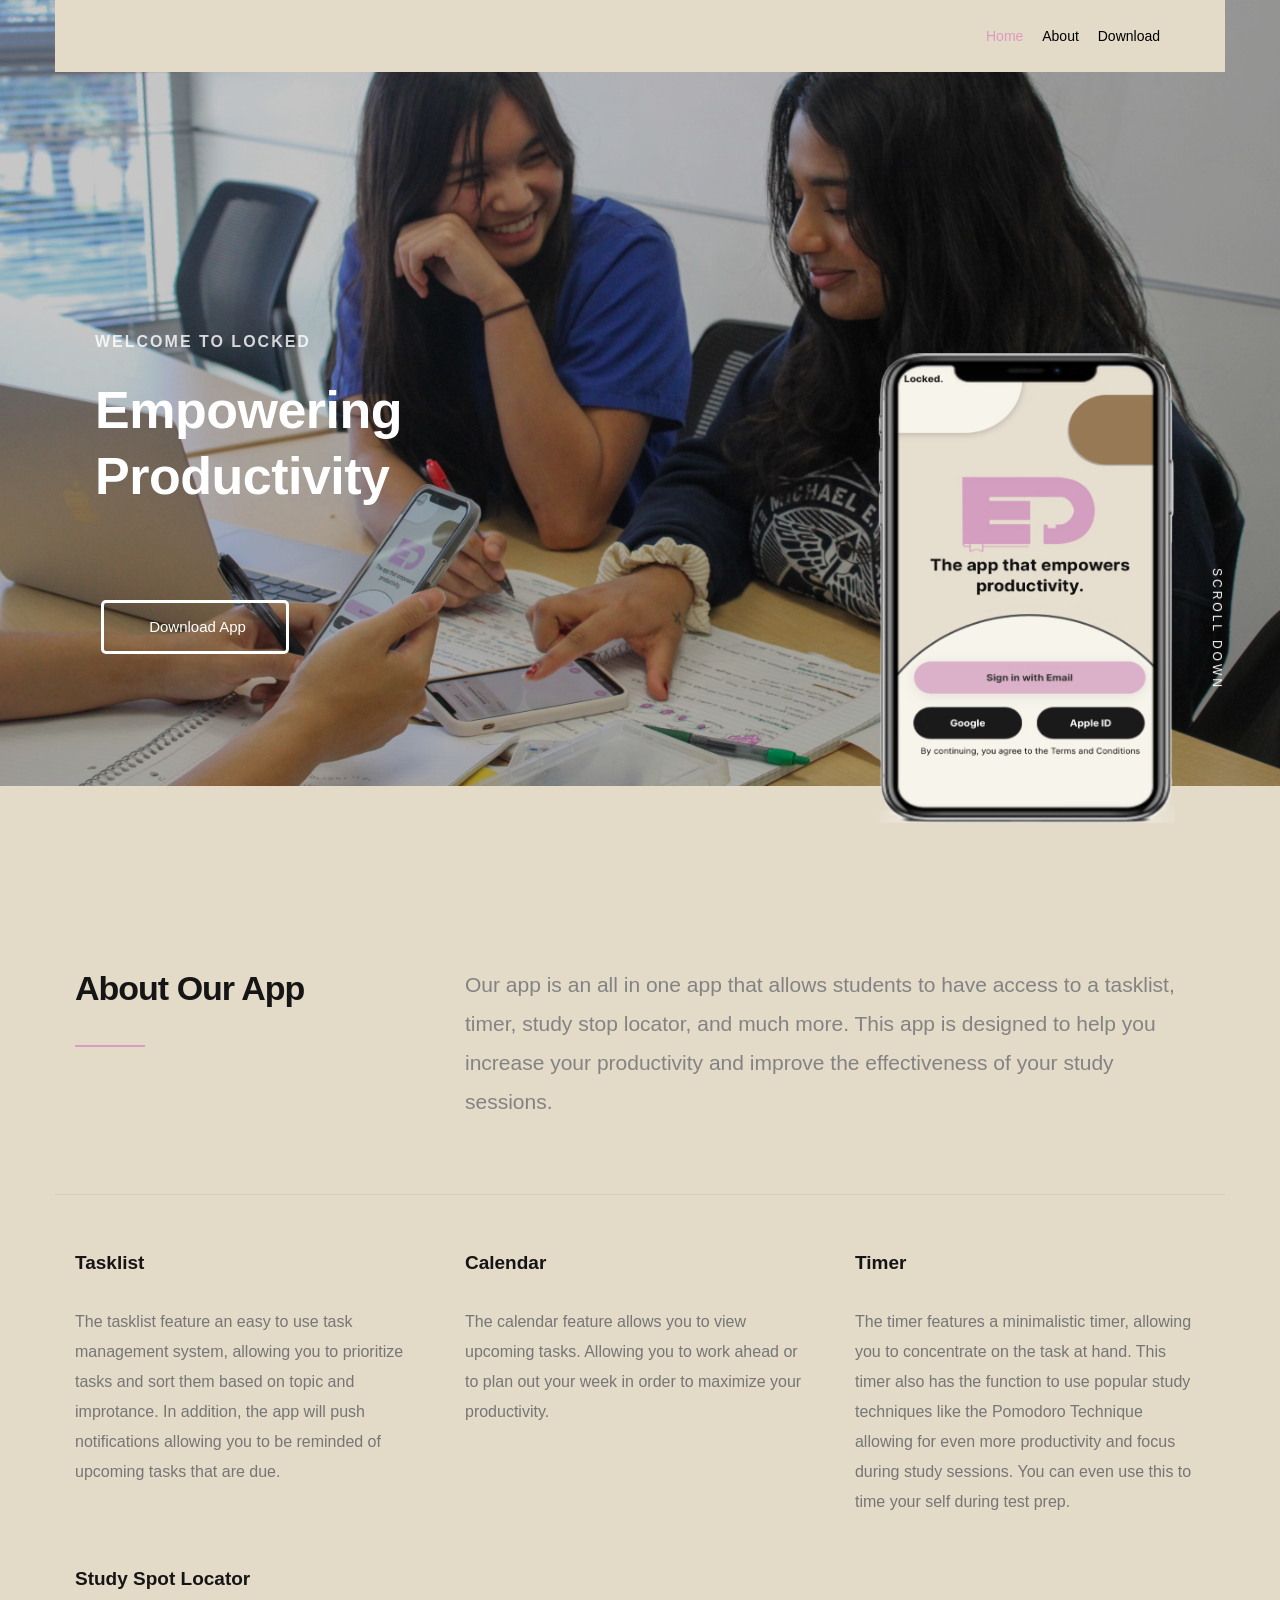
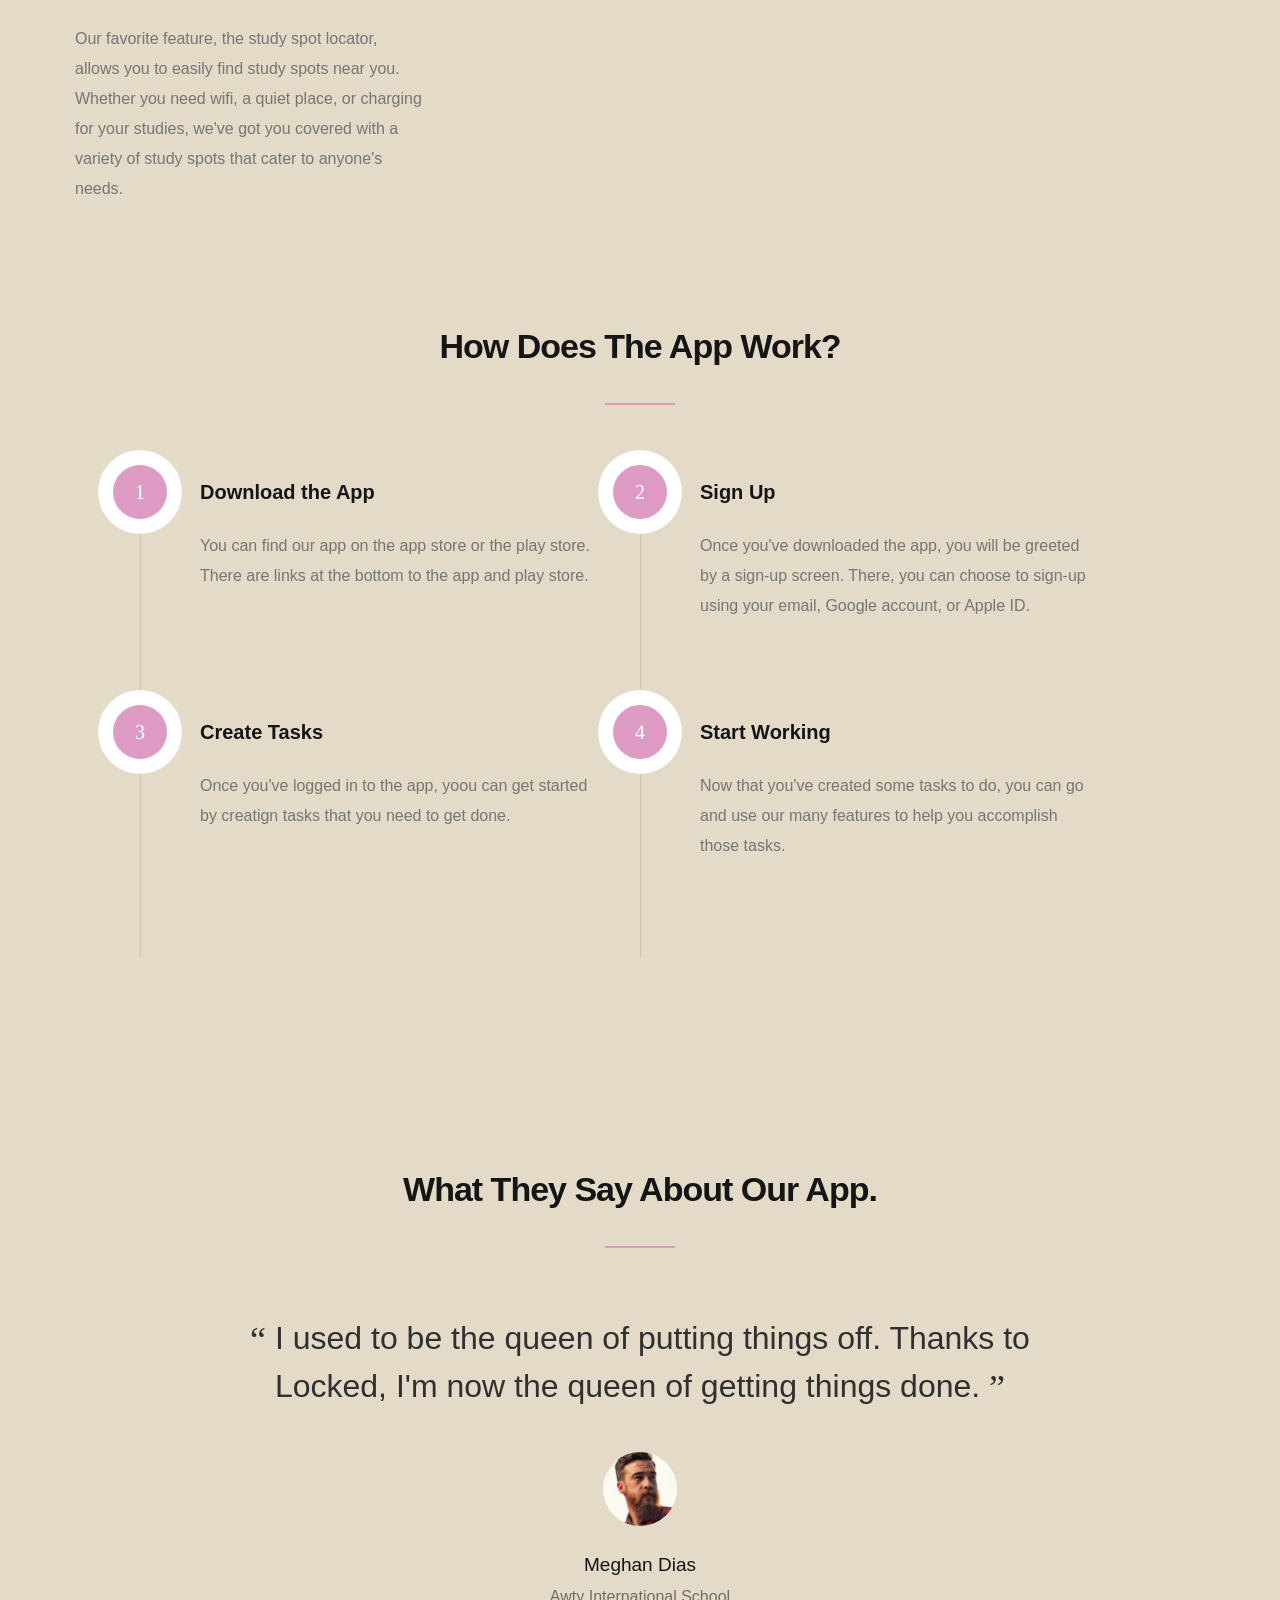
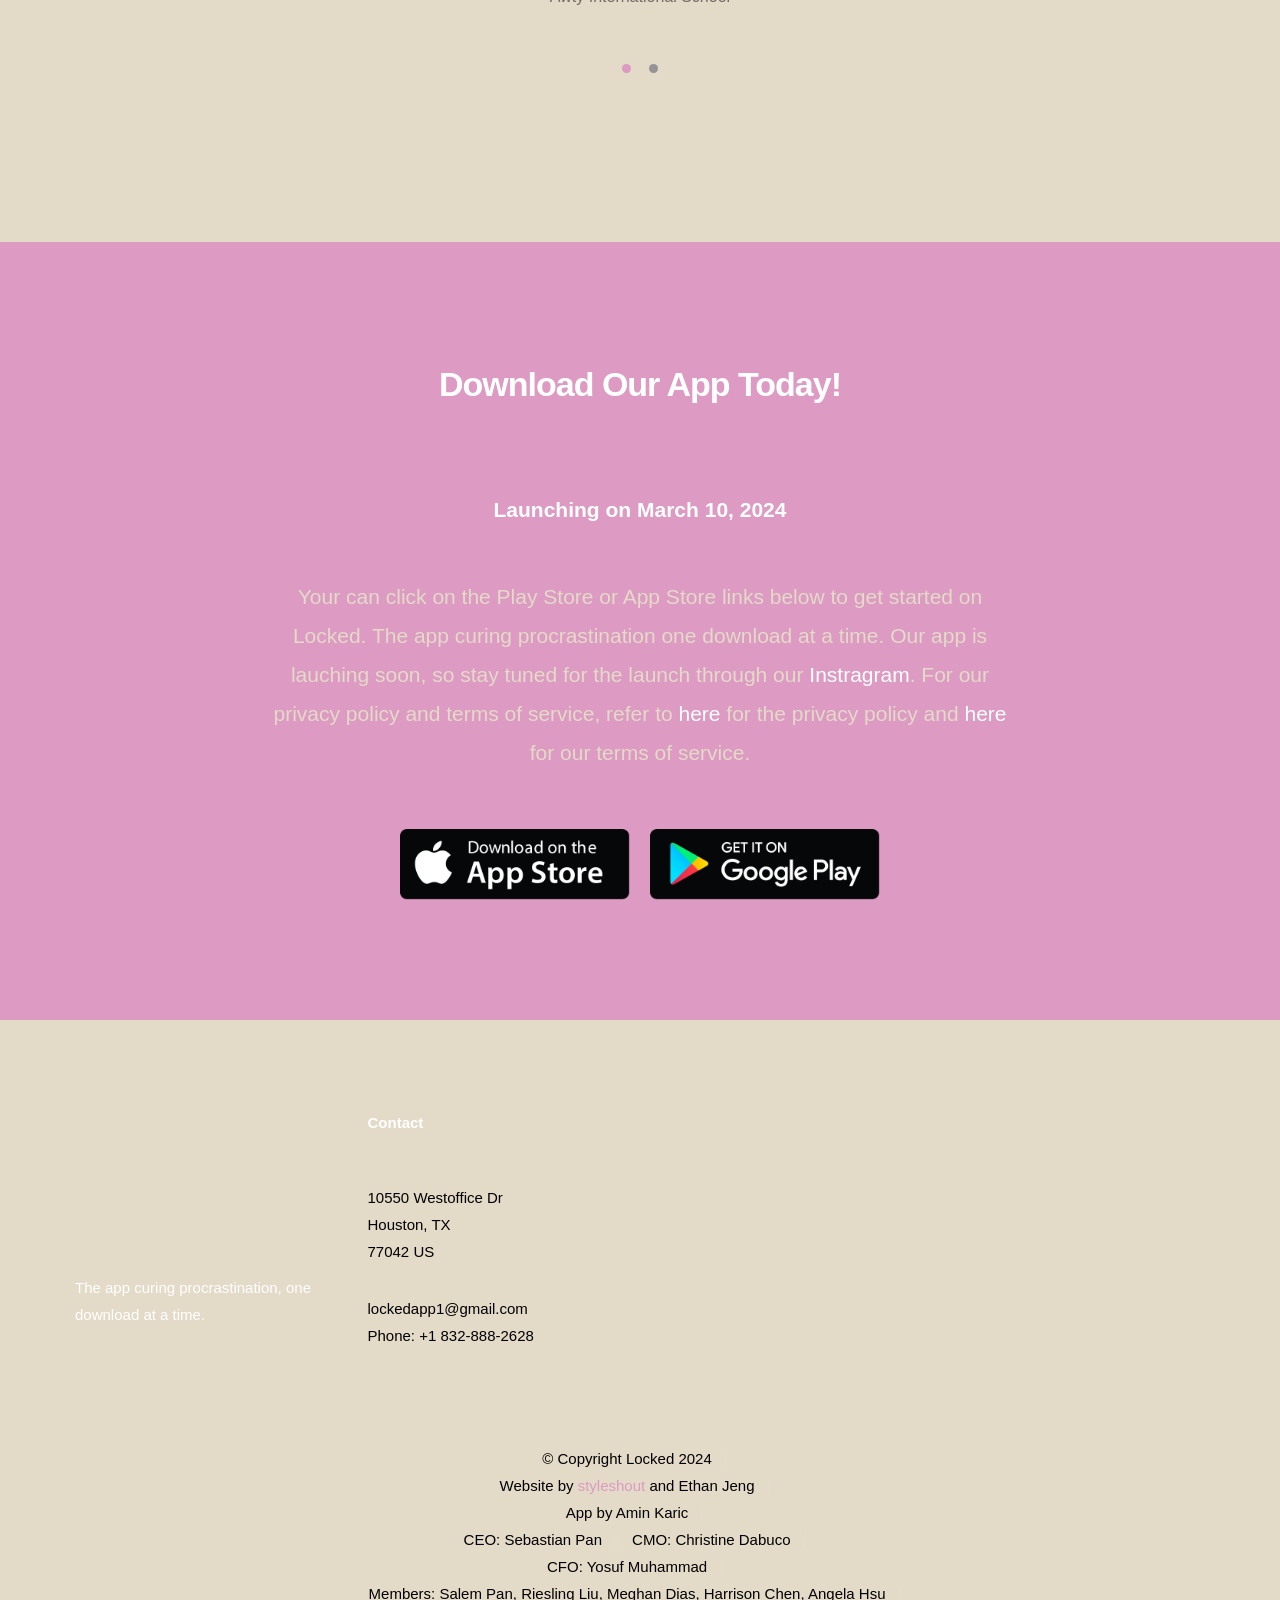
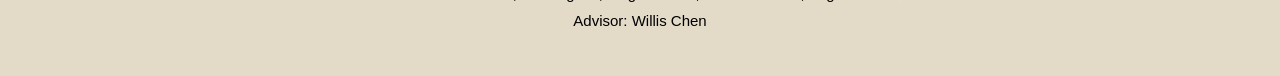
==== index.html @ 2c3f479c "modified:   index.html" ====
<!DOCTYPE html>
<!--[if lt IE 9 ]><html class="no-js oldie" lang="en"> <![endif]-->
<!--[if IE 9 ]><html class="no-js oldie ie9" lang="en"> <![endif]-->
<!--[if (gte IE 9)|!(IE)]><!-->
<html class="no-js" lang="en">
<!--<![endif]-->

<head>

    <!--- basic page needs
   ================================================== -->
    <meta charset="utf-8">
    <title>Locked</title>
    <meta name="description" content="">
    <meta name="author" content="">

    <!-- mobile specific metas
   ================================================== -->
    <meta name="viewport" content="width=device-width, initial-scale=1">

    <!-- CSS
   ================================================== -->
    <link rel="stylesheet" href="base.css">
    <link rel="stylesheet" href="vendor.css">
    <link rel="stylesheet" href="main.css">

    <!-- script
   ================================================== -->
    <script src="modernizr.js"></script>
    <script src="pace.min.js"></script>

</head>

<body id="top">

    <!-- header 
   ================================================== -->
   <header id="header" class="row">   

   		<div class="header-logo">
	        <a href="index.html">Locked</a>
	    </div>

	   	<nav id="header-nav-wrap">
			<ul class="header-main-nav">
				<li class="current"><a class="smoothscroll"  href="#home" title="home">Home</a></li>
                <li><a class="smoothscroll"  href="#about" title="about">About</a></li>
				<!--<li><a class="smoothscroll"  href="#testimonials" title="testimonials">Testimonials</a></li>-->
				<li><a class="smoothscroll"  href="#download" title="download">Download</a></li>	
			</ul>
		</nav>

		<a class="header-menu-toggle" href="#"><span>Menu</span></a>    	
   	
   </header> <!-- /header -->


   <!-- home
   ================================================== -->
   <section id="home" data-parallax="scroll" data-image-src="Study1.jpeg" data-natural-width=3000 data-natural-height=2000>

        <div class="overlay"></div>
        <div class="home-content">        

            <div class="row contents">                     
                <div class="home-content-left">

                    <h3 data-aos="fade-up">Welcome to Locked</h3>

                    <h1 data-aos="fade-up">
                        Empowering <br>
                        Productivity
                    </h1>

                    <div class="buttons" data-aos="fade-up">
                        <a href="#download" class="smoothscroll button stroke">
                            <span class="icon-circle-down" aria-hidden="true"></span>
                            Download App
                        </a>
                    </div>                                         

                </div>

                <div class="home-image-right">
                    <img style = "width: 300px; height: 470px;" src="Study5.png" 
                        srcset="Study5.png 2x"  
                        data-aos="fade-up">
                </div>
            </div>

        </div> <!-- end home-content -->

        <div class="home-scrolldown">
            <a href="#about" class="scroll-icon smoothscroll">
                <span>Scroll Down</span>
                <i class="icon-arrow-right" aria-hidden="true" data-image-src="Study1.png"></i>
            </a>
        </div>

    </section> <!-- end home -->  


    <!-- about
    ================================================== -->
    <section id="about" style = "background-color: #E3DAC8">

        <div class="row about-intro">

            <div class="col-four">
                <h1 class="intro-header" data-aos="fade-up">About Our App</h1>
            </div>
            <div class="col-eight">
                <p class="lead" data-aos="fade-up">
                    Our app is an all in one app that allows students to have access to a tasklist, timer, study stop locator, and much more. This app is designed to help you increase your productivity and improve the effectiveness of your study sessions.
                </p>
            </div>                       
            
        </div>

        <div class="row about-features">

            <div class="features-list block-1-3 block-m-1-2 block-mob-full group">

                <div class="bgrid feature" data-aos="fade-up">           

                    <div class="service-content">	

                        <h3>Tasklist</h3>

                        <p>The tasklist feature an easy to use task management system, allowing you to prioritize tasks and sort them based on topic and improtance. In addition, the app will push notifications allowing you to be reminded of upcoming tasks that are due.
                        </p>
                        
                    </div> 	         	 

                    </div> <!-- /bgrid -->

                    <div class="bgrid feature" data-aos="fade-up">	                      

                    <div class="service-content">	
                        <h3>Calendar</h3>  

                        <p>The calendar feature allows you to view upcoming tasks. Allowing you to work ahead or to plan out your week in order to maximize your productivity.
                        </p>

                        
                    </div>	                          

                </div> <!-- /bgrid -->

                <div class="bgrid feature" data-aos="fade-up">	            

                    <div class="service-content">
                        <h3>Timer</h3>

                        <p>The timer features a minimalistic timer, allowing you to concentrate on the task at hand. This timer also has the function to use popular study techniques like the Pomodoro Technique allowing for even more productivity and focus during study sessions. You can even use this to time your self during test prep.
                        </p> 
                            
                    </div> 	            	               

                </div> <!-- /bgrid -->

                    <div class="bgrid feature" data-aos="fade-up">             

                    <div class="service-content">
                        <h3>Study Spot Locator</h3>

                        <p>Our favorite feature, the study spot locator, allows you to easily find study spots near you. Whether you need wifi, a quiet place, or charging for your studies, we've got you covered with a variety of study spots that cater to anyone's needs.
                        </p> 
                        
                    </div>                

                    </div> <!-- /bgrid -->

            </div> <!-- end features-list -->

        </div> <!-- end about-features -->

        <div class="row about-how">
          
            <h1 class="intro-header" data-aos="fade-up">How Does The App Work?</h1>           

            <div class="about-how-content" data-aos="fade-up">
                <div class="about-how-steps block-1-2 block-tab-full group">

                    <div class="bgrid step" data-item="1">
                        <h3>Download the App</h3>
                        <p>You can find our app on the app store or the play store. There are links at the bottom to the app and play store.
                        </p> 
                    </div>

                    <div class="bgrid step" data-item="2">
                        <h3>Sign Up</h3>
                        <p>Once you've downloaded the app, you will be greeted by a sign-up screen. There, you can choose to sign-up using your email, Google account, or Apple ID.
                        </p> 
                    </div>               
               
                    <div class="bgrid step" data-item="3">
                        <h3>Create Tasks</h3>
                        <p>Once you've logged in to the app, yoou can get started by creatign tasks that you need to get done.
                        </p> 
                    </div>

                    <div class="bgrid step" data-item="4">
                        <h3>Start Working</h3>
                        <p>Now that you've created some tasks to do, you can go and use our many features to help you accomplish those tasks. 
                        </p> 
                    </div>  

                </div>           
           </div> <!-- end about-how-content -->

        </div> <!-- end about-how -->   
        
    </section> <!-- end about -->  


    <!-- Testimonials Section
    ================================================== -->
    <section id="testimonials" style = "background-color: #E3DAC8">

        <div class="row">
            <div class="col-twelve">
                <h1 class="intro-header" data-aos="fade-up">What They Say About Our App.</h1>
            </div>   		
        </div>   	

        <div class="row owl-wrap">

            <div id="testimonial-slider"  data-aos="fade-up">

                <div class="slides owl-carousel">

                    <div>
                        <p>
                            I used to be the queen of putting things off. 
                            Thanks to Locked, I'm now the queen of getting 
                            things done.
                        </p> 

                        <div class="testimonial-author">
                                <img src="user-02.jpg" alt="Author image">
                                <div class="author-info">
                                    Meghan Dias
                                    <span class="position">Awty International School</span>
                                </div>
                        </div>                 
                    </div> 

                    <div>
                        <p>
                            Locked is a game changer for me. 
                            Finally, a way to ditch procrastination 
                            and get stuff done. Love it   
                        </p>

                        <div class="testimonial-author">
                                <img src="Cheng Mei Hua.png" alt="Author image">
                                <div class="author-info">
                                    Cheng Mei Hua
                                    <span>Affiliated Senior High School of National Taiwan Normal University</span>
                                </div>
                        </div>                                         
                    </div> 

                </div>  <!--end slides--> 

            </div>  <!--end testimonial-slider-->   
            
        </div> <!--end flex-container-->

    </section>  <!--end testimonials-->
    

    <!-- download
    ================================================== -->
    <section id="download" class="fade-up" class = "grad">

        <div class="row">
            <div class="col-full">
                <h1 class="intro-header"  data-aos="fade-up">Download Our App Today!</h1>
                <p class="lead" data-aos="fade-up" style = "font-weight: bold; size: 150px; color: white;">Launching on March 10, 2024</p>
                <p class="lead" data-aos="fade-up">
                    Your can click on the Play Store or App Store links below to get started on Locked. The app curing procrastination one download at a time. Our app is lauching soon, so stay tuned for the launch through our <a href="https://www.instagram.com/locked.icc/?igsh=a2JzaDc5ZWx3MGNm&utm_source=qr" style = "color: white">Instragram</a>. For our privacy policy and terms of service, refer to <a href="https://github.com/TrooperZ/LockedTOSAndPrivacyPolicy/blob/main/PP.md" style = "color: white;">here</a> for the privacy policy and <a href="https://github.com/TrooperZ/LockedTOSAndPrivacyPolicy/blob/main/TOS.md" style = "color: white;">here</a> for our terms of service.
                </p>

                <ul class="download-badges">
                    <li><a href="#" title="" class="badge-appstore"  data-aos="fade-up">App Store</a></li>
                    <li><a href="#" title="" class="badge-googleplay" data-aos="fade-up">Play Store</a></li>
                </ul>

            </div>
        </div>

    </section> <!-- end download -->    


    <!-- footer
    ================================================== -->
    <footer style = "background-color: #E3DAC8; color: black;">

        <div class="footer-main">
            <div class="row">  

                <div class="col-three md-1-3 tab-full footer-info">            

                    <div class="footer-logo"></div>

                    <p style = "color: white;">
                    The app curing procrastination, one download at a time. 
                    </p>
                    <!--
                    <ul class="footer-social-list">
                        <li>
                            <a href="https://www.instagram.com/locked.icc/?igsh=a2JzaDc5ZWx3MGNm&utm_source=qr"><img src="Instagram_Glyph_Gradient.png"></a>
                        </li>
                    </ul>
                    -->
                    
                </div> <!-- end footer-info -->

                <div class="col-three md-1-3 tab-1-2 mob-full footer-contact">

                    <h4>Contact</h4>

                    <p>
                    10550 Westoffice Dr<br>
                    Houston, TX <br>
                    77042 US<br>		        
                    </p>

                    <p>
                    lockedapp1@gmail.com<br>
                    Phone: +1 832-888-2628 
                    </p>                    

                </div> <!-- end footer-contact -->  

                <!--<div class="col-two md-1-3 tab-1-2 mob-full footer-site-links">

                    <h4>Site Links</h4>

                    <ul class="list-links">
                        <li><a href="#">Home</a></li>
                        <li><a href="#">About Us</a></li>
                        <li><a href="#">Blog</a></li>
                        <li><a href="#">FAQ</a></li>
                        <li><a href="#">Terms</a></li>
                        <li><a href="#">Privacy Policy</a></li>
                    </ul>	      		
                            
                </div> end footer-site-links -->

            </div> <!-- /row -->
        </div> <!-- end footer-main -->


      <div class="footer-bottom">

      	<div class="row">

      		<div class="col-twelve">
	      		<div class="copyright">
		         	<span>© Copyright Locked 2024</span><br>
		         	<span>Website by <a href="http://www.styleshout.com/">styleshout</a> and Ethan Jeng</span><br>
                    <span>App by Amin Karic</span><br>
                    <span>CEO: Sebastian Pan</span>
                    <span>CMO: Christine Dabuco</span><br>
                    <span>CFO: Yosuf Muhammad</span><br>
                    <span>Members: Salem Pan, Riesling Liu, Meghan Dias, Harrison Chen, Angela Hsu</span><br>
                    <span>Advisor: Willis Chen</span>
		         </div>
                <!--
		         <div id="go-top">
		            <a class="smoothscroll" title="Back to Top" href="#top"><i class="icon-arrow-up"></i></a>
		         </div> 
                -->        
	      	</div>

      	</div> <!-- end footer-bottom -->     	

      </div>

    </footer>

    <div id="preloader"> 
    	<div id="loader"></div>
    </div>  

    <!-- Java Script
    ================================================== -->
    <script src="jquery-2.1.3.min.js"></script>
    <script src="plugins.js"></script>
    <script src="main.js"></script>

</body>

</html>
---- base.css ----
/* =================================================================== 
 *
 *  Dazzle v1.0 Base Stylesheet
 *  04-27-2017
 *  ------------------------------------------------------------------
 *
 *  TOC:
 *  01. reset 
 *  02. basic/base setup styles
 *  03. grid
 *  04. block grids
 *  05. MISC
 *
 * =================================================================== */


/* ===================================================================
 *  01. reset  
 *  normalize.css v5.0.0 | MIT License | 
 *  github.com/necolas/normalize.css
 *
 * ------------------------------------------------------------------- */

html {
  font-family: sans-serif;
  line-height: 1.15;
  -ms-text-size-adjust: 100%;
  -webkit-text-size-adjust: 100%;
}

body {
  margin: 0;
}

article,
aside,
footer,
header,
nav,
section {
  display: block;
}

h1 {
  font-size: 2em;
  margin: 0.67em 0;
}

figcaption,
figure,
main {
  display: block;
}

figure {
  margin: 1em 40px;
}

hr {
  box-sizing: content-box;
  height: 0;
  overflow: visible;
}

pre {
  font-family: monospace, monospace;
  font-size: 1em;
}

a {
  background-color: transparent;
  -webkit-text-decoration-skip: objects;
}

a:active,
a:hover {
  outline-width: 0;
}

abbr[title] {
  border-bottom: none;
  text-decoration: underline;
  text-decoration: underline dotted;
}

b,
strong {
  font-weight: inherit;
}

b,
strong {
  font-weight: bolder;
}

code,
kbd,
samp {
  font-family: monospace, monospace;
  font-size: 1em;
}

dfn {
  font-style: italic;
}

mark {
  background-color: #ff0;
  color: #000;
}

small {
  font-size: 80%;
}

sub,
sup {
  font-size: 75%;
  line-height: 0;
  position: relative;
  vertical-align: baseline;
}

sub {
  bottom: -0.25em;
}

sup {
  top: -0.5em;
}

audio,
video {
  display: inline-block;
}

audio:not([controls]) {
  display: none;
  height: 0;
}

img {
  border-style: none;
}

svg:not(:root) {
  overflow: hidden;
}

button,
input,
optgroup,
select,
textarea {
  font-family: sans-serif;
  font-size: 100%;
  line-height: 1.15;
  margin: 0;
}

button,
input {
  overflow: visible;
}

button,
select {
  text-transform: none;
}

button,
html [type="button"],
[type="reset"],
[type="submit"] {
  -webkit-appearance: button;
}

button::-moz-focus-inner,
[type="button"]::-moz-focus-inner,
[type="reset"]::-moz-focus-inner,
[type="submit"]::-moz-focus-inner {
  border-style: none;
  padding: 0;
}

button:-moz-focusring,
[type="button"]:-moz-focusring,
[type="reset"]:-moz-focusring,
[type="submit"]:-moz-focusring {
  outline: 1px dotted ButtonText;
}

fieldset {
  border: 1px solid #c0c0c0;
  margin: 0 2px;
  padding: 0.35em 0.625em 0.75em;
}

legend {
  box-sizing: border-box;
  color: inherit;
  display: table;
  max-width: 100%;
  padding: 0;
  white-space: normal;
}

progress {
  display: inline-block;
  vertical-align: baseline;
}

textarea {
  overflow: auto;
}

[type="checkbox"],
[type="radio"] {
  box-sizing: border-box;
  padding: 0;
}

[type="number"]::-webkit-inner-spin-button,
[type="number"]::-webkit-outer-spin-button {
  height: auto;
}

[type="search"] {
  -webkit-appearance: textfield;
  outline-offset: -2px;
}

[type="search"]::-webkit-search-cancel-button,
[type="search"]::-webkit-search-decoration {
  -webkit-appearance: none;
}

::-webkit-file-upload-button {
  -webkit-appearance: button;
  font: inherit;
}

details,
menu {
  display: block;
}

summary {
  display: list-item;
}

canvas {
  display: inline-block;
}

template {
  display: none;
}

[hidden] {
  display: none;
}


/* ===================================================================
 *  02. basic/base setup styles - (_basic.scss)
 *
 * ------------------------------------------------------------------- */

html {
  font-size: 62.5%;
  box-sizing: border-box;
}

*,
*::before,
*::after {
  box-sizing: inherit;
}

body {
  font-weight: normal;
  line-height: 1;
  text-rendering: optimizeLegibility;
  word-wrap: break-word;
  -webkit-overflow-scrolling: touch;
  -webkit-text-size-adjust: none;
}

body,
input,
button {
  -moz-osx-font-smoothing: grayscale;
  -webkit-font-smoothing: antialiased;
}


/* ------------------------------------------------------------------- 
 * Media - (_basic.scss)
 * ------------------------------------------------------------------- */

img,
video {
  max-width: 100%;
  height: auto;
}


/* ------------------------------------------------------------------- 
 * Typography resets - (_basic.scss)
 * ------------------------------------------------------------------- */

div, dl, dt, dd, ul, ol, li, h1, h2, h3, h4, h5, h6, pre, form, p, blockquote, th, td {
  margin: 0;
  padding: 0;
}

h1, h2, h3, h4, h5, h6 {
  -webkit-font-variant-ligatures: common-ligatures;
  -moz-font-variant-ligatures: common-ligatures;
  font-variant-ligatures: common-ligatures;
  text-rendering: optimizeLegibility;
}

em,
i {
  font-style: italic;
  line-height: inherit;
}

strong,
b {
  font-weight: bold;
  line-height: inherit;
}

small {
  font-size: 60%;
  line-height: inherit;
}

ol,
ul {
  list-style: none;
}

li {
  display: block;
}


/* ------------------------------------------------------------------- 
 * links - (_basic.scss)
 * ------------------------------------------------------------------- */

a {
  text-decoration: none;
  line-height: inherit;
}

a img {
  border: none;
}


/* ------------------------------------------------------------------- 
 * inputs - (_basic.scss)
 * ------------------------------------------------------------------- */

fieldset {
  margin: 0;
  padding: 0;
}

input[type="email"],
input[type="number"],
input[type="search"],
input[type="text"],
input[type="tel"],
input[type="url"],
input[type="password"],
textarea {
  -webkit-appearance: none;
  -moz-appearance: none;
  -ms-appearance: none;
  -o-appearance: none;
  appearance: none;
}


/* ===================================================================
 *  03. grid - (_grid.scss)
 *
 * ------------------------------------------------------------------- */

.row {
  width: 94%;
  max-width: 1170px;
  margin: 0 auto;
}

.row:after {
  content: "";
  display: table;
  clear: both;
}

.row .row {
  width: auto;
  max-width: none;
  margin-left: -20px;
  margin-right: -20px;
}

[class*="col-"],
.bgrid {
  float: left;
}

[class*="col-"]+[class*="col-"].end {
  float: right;
}

[class*="col-"] {
  padding: 0 20px;
}

.col-one {
  width: 8.33333%;
}

.col-two,
.col-1-6 {
  width: 16.66667%;
}

.col-three,
.col-1-4 {
  width: 25%;
}

.col-four,
.col-1-3 {
  width: 33.33333%;
}

.col-five {
  width: 41.66667%;
}

.col-six,
.col-1-2 {
  width: 50%;
}

.col-seven {
  width: 58.33333%;
}

.col-eight,
.col-2-3 {
  width: 66.66667%;
}

.col-nine,
.col-3-4 {
  width: 75%;
}

.col-ten,
.col-5-6 {
  width: 83.33333%;
}

.col-eleven {
  width: 91.66667%;
}

.col-twelve,
.col-full {
  width: 100%;
}


/* ------------------------------------------------------------------- 
 * medium size devices - (_grid.scss)
 * ------------------------------------------------------------------- */

@media only screen and (max-width: 1024px) {
  .row .row {
    margin-left: -18px;
    margin-right: -18px;
  }
  [class*="col-"] {
    padding: 0 18px;
  }
  .md-two,
  .md-1-6 {
    width: 16.66667%;
  }
  .md-one {
    width: 8.33333%;
  }
  .md-three,
  .md-1-4 {
    width: 25%;
  }
  .md-four,
  .md-1-3 {
    width: 33.33333%;
  }
  .md-five {
    width: 41.66667%;
  }
  .md-six,
  .md-1-2 {
    width: 50%;
  }
  .md-seven {
    width: 58.33333%;
  }
  .md-eight,
  .md-2-3 {
    width: 66.66667%;
  }
  .md-nine,
  .md-3-4 {
    width: 75%;
  }
  .md-ten,
  .md-5-6 {
    width: 83.33333%;
  }
  .md-eleven {
    width: 91.66667%;
  }
  .md-twelve,
  .md-full {
    width: 100%;
  }
}


/* ------------------------------------------------------------------- 
 * tablets - (_grid.scss)
 * ------------------------------------------------------------------- */

@media only screen and (max-width: 768px) {
  .row {
    width: auto;
    padding-left: 30px;
    padding-right: 30px;
  }
  .row .row {
    padding-left: 0;
    padding-right: 0;
    margin-left: -15px;
    margin-right: -15px;
  }
  [class*="col-"] {
    padding: 0 15px;
  }
  .tab-1-4 {
    width: 25%;
  }
  .tab-1-3 {
    width: 33.33333%;
  }
  .tab-1-2 {
    width: 50%;
  }
  .tab-2-3 {
    width: 66.66667%;
  }
  .tab-3-4 {
    width: 75%;
  }
  .tab-full {
    width: 100%;
  }
}


/* ------------------------------------------------------------------- 
 *  mobile devices - (_grid.scss)
 * ------------------------------------------------------------------- */

@media only screen and (max-width: 600px) {
  .row {
    padding-left: 25px;
    padding-right: 25px;
  }
  .row .row {
    margin-left: -10px;
    margin-right: -10px;
  }
  [class*="col-"] {
    padding: 0 10px;
  }
  .mob-1-4 {
    width: 25%;
  }
  .mob-1-3 {
    width: 33.33333%;
  }
  .mob-1-2 {
    width: 50%;
  }
  .mob-2-3 {
    width: 66.66667%;
  }
  .mob-3-4 {
    width: 75%;
  }
  .mob-full {
    width: 100%;
  }
}


/* ------------------------------------------------------------------- 
 * small mobile devices - (_grid.scss)
 * ------------------------------------------------------------------- */

@media only screen and (max-width: 400px) {
  .row .row {
    padding-left: 0;
    padding-right: 0;
    margin-left: 0;
    margin-right: 0;
  }
  [class*="col-"] {
    width: 100% !important;
    float: none !important;
    clear: both !important;
    margin-left: 0;
    margin-right: 0;
    padding: 0;
  }
  [class*="col-"]+[class*="col-"].end {
    float: none;
  }
}


/* ===================================================================
 *  04. block grids - (_grid.scss)
 *
 * ------------------------------------------------------------------- */

[class*="block-"]:after {
  content: "";
  display: table;
  clear: both;
}

.block-1-6 .bgrid {
  width: 16.66667%;
}

.block-1-5 .bgrid {
  width: 20%;
}

.block-1-4 .bgrid {
  width: 25%;
}

.block-1-3 .bgrid {
  width: 33.33333%;
}

.block-1-2 .bgrid {
  width: 50%;
}


/**
 * Clearing for block grid columns. Allow columns with 
 * different heights to align properly.
 */

.block-1-6 .bgrid:nth-child(6n+1),
.block-1-5 .bgrid:nth-child(5n+1),
.block-1-4 .bgrid:nth-child(4n+1),
.block-1-3 .bgrid:nth-child(3n+1),
.block-1-2 .bgrid:nth-child(2n+1) {
  clear: both;
}


/* ------------------------------------------------------------------- 
 * medium size devices - (_grid.scss)
 * ------------------------------------------------------------------- */

@media only screen and (max-width: 1024px) {
  .block-m-1-6 .bgrid {
    width: 16.66667%;
  }
  .block-m-1-5 .bgrid {
    width: 20%;
  }
  .block-m-1-4 .bgrid {
    width: 25%;
  }
  .block-m-1-3 .bgrid {
    width: 33.33333%;
  }
  .block-m-1-2 .bgrid {
    width: 50%;
  }
  .block-m-full .bgrid {
    width: 100%;
    clear: both;
  }
  [class*="block-m-"] .bgrid:nth-child(n) {
    clear: none;
  }
  .block-m-1-6 .bgrid:nth-child(6n+1),
  .block-m-1-5 .bgrid:nth-child(5n+1),
  .block-m-1-4 .bgrid:nth-child(4n+1),
  .block-m-1-3 .bgrid:nth-child(3n+1),
  .block-m-1-2 .bgrid:nth-child(2n+1) {
    clear: both;
  }
}


/* ------------------------------------------------------------------- 
 * tablets - (_grid.scss)
 * ------------------------------------------------------------------- */

@media only screen and (max-width: 768px) {
  .block-tab-1-6 .bgrid {
    width: 16.66667%;
  }
  .block-tab-1-5 .bgrid {
    width: 20%;
  }
  .block-tab-1-4 .bgrid {
    width: 25%;
  }
  .block-tab-1-3 .bgrid {
    width: 33.33333%;
  }
  .block-tab-1-2 .bgrid {
    width: 50%;
  }
  .block-tab-full .bgrid {
    width: 100%;
    clear: both;
  }
  [class*="block-tab-"] .bgrid:nth-child(n) {
    clear: none;
  }
  .block-tab-1-6 .bgrid:nth-child(6n+1),
  .block-tab-1-6 .bgrid:nth-child(5n+1),
  .block-tab-1-4 .bgrid:nth-child(4n+1),
  .block-tab-1-3 .bgrid:nth-child(3n+1),
  .block-tab-1-2 .bgrid:nth-child(2n+1) {
    clear: both;
  }
}


/* ------------------------------------------------------------------- 
 * mobile devices - (_grid.scss)
 * ------------------------------------------------------------------- */

@media only screen and (max-width: 600px) {
  .block-mob-1-6 .bgrid {
    width: 16.66667%;
  }
  .block-mob-1-5 .bgrid {
    width: 20%;
  }
  .block-mob-1-4 .bgrid {
    width: 25%;
  }
  .block-mob-1-3 .bgrid {
    width: 33.33333%;
  }
  .block-mob-1-2 .bgrid {
    width: 50%;
  }
  .block-mob-full .bgrid {
    width: 100%;
    clear: both;
  }
  [class*="block-mob-"] .bgrid:nth-child(n) {
    clear: none;
  }
  .block-mob-1-6 .bgrid:nth-child(6n+1),
  .block-mob-1-5 .bgrid:nth-child(5n+1),
  .block-mob-1-4 .bgrid:nth-child(4n+1),
  .block-mob-1-3 .bgrid:nth-child(3n+1),
  .block-mob-1-2 .bgrid:nth-child(2n+1) {
    clear: both;
  }
}


/* ------------------------------------------------------------------- 
 * stack on small mobile devices - (_grid.scss)
 * ------------------------------------------------------------------- */

@media only screen and (max-width: 400px) {
  .stack .bgrid {
    width: 100% !important;
    float: none !important;
    clear: both !important;
    margin-left: 0;
    margin-right: 0;
  }
}


/* ===================================================================
 *  05. MISC  - (_grid.scss)
 *
 * ------------------------------------------------------------------- */

.group:after {
  content: "";
  display: table;
  clear: both;
}


/* Misc Helper Styles */

.is-hidden {
  display: none;
}

.is-invisible {
  visibility: hidden;
}

.antialiased {
  -webkit-font-smoothing: antialiased;
  -moz-osx-font-smoothing: grayscale;
}

.overflow-hidden {
  overflow: hidden;
}

.remove-bottom {
  margin-bottom: 0;
}

.half-bottom {
  margin-bottom: 1.5rem !important;
}

.add-bottom {
  margin-bottom: 3rem !important;
}

.no-border {
  border: none;
}

.full-width {
  width: 100%;
}

.text-center {
  text-align: center;
}

.text-left {
  text-align: left;
}

.text-right {
  text-align: right;
}

.pull-left {
  float: left;
}

.pull-right {
  float: right;
}

.align-center {
  margin-left: auto;
  margin-right: auto;
  text-align: center;
}


/*# sourceMappingURL=base.css.map */
---- vendor.css ----
/* =================================================================== 
 *
 *  Dazzle v1.0 Vendor/Third Party CSS 
 *  04-27-2017
 *  ------------------------------------------------------------------
 *
 *  TOC:
 *  01. animate on scroll
 *  02. owl carousel
 *  03. lity
 *
 * =================================================================== */


/*! 
 *  01. animate on scroll 
 *  https://michalsnik.github.io/aos/
 *
 */

[data-aos][data-aos][data-aos-duration='50'],
body[data-aos-duration='50'] [data-aos] {
  transition-duration: 50ms;
}

[data-aos][data-aos][data-aos-delay='50'],
body[data-aos-delay='50'] [data-aos] {
  transition-delay: 0;
}

[data-aos][data-aos][data-aos-delay='50'].aos-animate,
body[data-aos-delay='50'] [data-aos].aos-animate {
  transition-delay: 50ms;
}

[data-aos][data-aos][data-aos-duration='100'],
body[data-aos-duration='100'] [data-aos] {
  transition-duration: .1s;
}

[data-aos][data-aos][data-aos-delay='100'],
body[data-aos-delay='100'] [data-aos] {
  transition-delay: 0;
}

[data-aos][data-aos][data-aos-delay='100'].aos-animate,
body[data-aos-delay='100'] [data-aos].aos-animate {
  transition-delay: .1s;
}

[data-aos][data-aos][data-aos-duration='150'],
body[data-aos-duration='150'] [data-aos] {
  transition-duration: .15s;
}

[data-aos][data-aos][data-aos-delay='150'],
body[data-aos-delay='150'] [data-aos] {
  transition-delay: 0;
}

[data-aos][data-aos][data-aos-delay='150'].aos-animate,
body[data-aos-delay='150'] [data-aos].aos-animate {
  transition-delay: .15s;
}

[data-aos][data-aos][data-aos-duration='200'],
body[data-aos-duration='200'] [data-aos] {
  transition-duration: .2s;
}

[data-aos][data-aos][data-aos-delay='200'],
body[data-aos-delay='200'] [data-aos] {
  transition-delay: 0;
}

[data-aos][data-aos][data-aos-delay='200'].aos-animate,
body[data-aos-delay='200'] [data-aos].aos-animate {
  transition-delay: .2s;
}

[data-aos][data-aos][data-aos-duration='250'],
body[data-aos-duration='250'] [data-aos] {
  transition-duration: .25s;
}

[data-aos][data-aos][data-aos-delay='250'],
body[data-aos-delay='250'] [data-aos] {
  transition-delay: 0;
}

[data-aos][data-aos][data-aos-delay='250'].aos-animate,
body[data-aos-delay='250'] [data-aos].aos-animate {
  transition-delay: .25s;
}

[data-aos][data-aos][data-aos-duration='300'],
body[data-aos-duration='300'] [data-aos] {
  transition-duration: .3s;
}

[data-aos][data-aos][data-aos-delay='300'],
body[data-aos-delay='300'] [data-aos] {
  transition-delay: 0;
}

[data-aos][data-aos][data-aos-delay='300'].aos-animate,
body[data-aos-delay='300'] [data-aos].aos-animate {
  transition-delay: .3s;
}

[data-aos][data-aos][data-aos-duration='350'],
body[data-aos-duration='350'] [data-aos] {
  transition-duration: .35s;
}

[data-aos][data-aos][data-aos-delay='350'],
body[data-aos-delay='350'] [data-aos] {
  transition-delay: 0;
}

[data-aos][data-aos][data-aos-delay='350'].aos-animate,
body[data-aos-delay='350'] [data-aos].aos-animate {
  transition-delay: .35s;
}

[data-aos][data-aos][data-aos-duration='400'],
body[data-aos-duration='400'] [data-aos] {
  transition-duration: .4s;
}

[data-aos][data-aos][data-aos-delay='400'],
body[data-aos-delay='400'] [data-aos] {
  transition-delay: 0;
}

[data-aos][data-aos][data-aos-delay='400'].aos-animate,
body[data-aos-delay='400'] [data-aos].aos-animate {
  transition-delay: .4s;
}

[data-aos][data-aos][data-aos-duration='450'],
body[data-aos-duration='450'] [data-aos] {
  transition-duration: .45s;
}

[data-aos][data-aos][data-aos-delay='450'],
body[data-aos-delay='450'] [data-aos] {
  transition-delay: 0;
}

[data-aos][data-aos][data-aos-delay='450'].aos-animate,
body[data-aos-delay='450'] [data-aos].aos-animate {
  transition-delay: .45s;
}

[data-aos][data-aos][data-aos-duration='500'],
body[data-aos-duration='500'] [data-aos] {
  transition-duration: .5s;
}

[data-aos][data-aos][data-aos-delay='500'],
body[data-aos-delay='500'] [data-aos] {
  transition-delay: 0;
}

[data-aos][data-aos][data-aos-delay='500'].aos-animate,
body[data-aos-delay='500'] [data-aos].aos-animate {
  transition-delay: .5s;
}

[data-aos][data-aos][data-aos-duration='550'],
body[data-aos-duration='550'] [data-aos] {
  transition-duration: .55s;
}

[data-aos][data-aos][data-aos-delay='550'],
body[data-aos-delay='550'] [data-aos] {
  transition-delay: 0;
}

[data-aos][data-aos][data-aos-delay='550'].aos-animate,
body[data-aos-delay='550'] [data-aos].aos-animate {
  transition-delay: .55s;
}

[data-aos][data-aos][data-aos-duration='600'],
body[data-aos-duration='600'] [data-aos] {
  transition-duration: .6s;
}

[data-aos][data-aos][data-aos-delay='600'],
body[data-aos-delay='600'] [data-aos] {
  transition-delay: 0;
}

[data-aos][data-aos][data-aos-delay='600'].aos-animate,
body[data-aos-delay='600'] [data-aos].aos-animate {
  transition-delay: .6s;
}

[data-aos][data-aos][data-aos-duration='650'],
body[data-aos-duration='650'] [data-aos] {
  transition-duration: .65s;
}

[data-aos][data-aos][data-aos-delay='650'],
body[data-aos-delay='650'] [data-aos] {
  transition-delay: 0;
}

[data-aos][data-aos][data-aos-delay='650'].aos-animate,
body[data-aos-delay='650'] [data-aos].aos-animate {
  transition-delay: .65s;
}

[data-aos][data-aos][data-aos-duration='700'],
body[data-aos-duration='700'] [data-aos] {
  transition-duration: .7s;
}

[data-aos][data-aos][data-aos-delay='700'],
body[data-aos-delay='700'] [data-aos] {
  transition-delay: 0;
}

[data-aos][data-aos][data-aos-delay='700'].aos-animate,
body[data-aos-delay='700'] [data-aos].aos-animate {
  transition-delay: .7s;
}

[data-aos][data-aos][data-aos-duration='750'],
body[data-aos-duration='750'] [data-aos] {
  transition-duration: .75s;
}

[data-aos][data-aos][data-aos-delay='750'],
body[data-aos-delay='750'] [data-aos] {
  transition-delay: 0;
}

[data-aos][data-aos][data-aos-delay='750'].aos-animate,
body[data-aos-delay='750'] [data-aos].aos-animate {
  transition-delay: .75s;
}

[data-aos][data-aos][data-aos-duration='800'],
body[data-aos-duration='800'] [data-aos] {
  transition-duration: .8s;
}

[data-aos][data-aos][data-aos-delay='800'],
body[data-aos-delay='800'] [data-aos] {
  transition-delay: 0;
}

[data-aos][data-aos][data-aos-delay='800'].aos-animate,
body[data-aos-delay='800'] [data-aos].aos-animate {
  transition-delay: .8s;
}

[data-aos][data-aos][data-aos-duration='850'],
body[data-aos-duration='850'] [data-aos] {
  transition-duration: .85s;
}

[data-aos][data-aos][data-aos-delay='850'],
body[data-aos-delay='850'] [data-aos] {
  transition-delay: 0;
}

[data-aos][data-aos][data-aos-delay='850'].aos-animate,
body[data-aos-delay='850'] [data-aos].aos-animate {
  transition-delay: .85s;
}

[data-aos][data-aos][data-aos-duration='900'],
body[data-aos-duration='900'] [data-aos] {
  transition-duration: .9s;
}

[data-aos][data-aos][data-aos-delay='900'],
body[data-aos-delay='900'] [data-aos] {
  transition-delay: 0;
}

[data-aos][data-aos][data-aos-delay='900'].aos-animate,
body[data-aos-delay='900'] [data-aos].aos-animate {
  transition-delay: .9s;
}

[data-aos][data-aos][data-aos-duration='950'],
body[data-aos-duration='950'] [data-aos] {
  transition-duration: .95s;
}

[data-aos][data-aos][data-aos-delay='950'],
body[data-aos-delay='950'] [data-aos] {
  transition-delay: 0;
}

[data-aos][data-aos][data-aos-delay='950'].aos-animate,
body[data-aos-delay='950'] [data-aos].aos-animate {
  transition-delay: .95s;
}

[data-aos][data-aos][data-aos-duration='1000'],
body[data-aos-duration='1000'] [data-aos] {
  transition-duration: 1s;
}

[data-aos][data-aos][data-aos-delay='1000'],
body[data-aos-delay='1000'] [data-aos] {
  transition-delay: 0;
}

[data-aos][data-aos][data-aos-delay='1000'].aos-animate,
body[data-aos-delay='1000'] [data-aos].aos-animate {
  transition-delay: 1s;
}

[data-aos][data-aos][data-aos-duration='1050'],
body[data-aos-duration='1050'] [data-aos] {
  transition-duration: 1.05s;
}

[data-aos][data-aos][data-aos-delay='1050'],
body[data-aos-delay='1050'] [data-aos] {
  transition-delay: 0;
}

[data-aos][data-aos][data-aos-delay='1050'].aos-animate,
body[data-aos-delay='1050'] [data-aos].aos-animate {
  transition-delay: 1.05s;
}

[data-aos][data-aos][data-aos-duration='1100'],
body[data-aos-duration='1100'] [data-aos] {
  transition-duration: 1.1s;
}

[data-aos][data-aos][data-aos-delay='1100'],
body[data-aos-delay='1100'] [data-aos] {
  transition-delay: 0;
}

[data-aos][data-aos][data-aos-delay='1100'].aos-animate,
body[data-aos-delay='1100'] [data-aos].aos-animate {
  transition-delay: 1.1s;
}

[data-aos][data-aos][data-aos-duration='1150'],
body[data-aos-duration='1150'] [data-aos] {
  transition-duration: 1.15s;
}

[data-aos][data-aos][data-aos-delay='1150'],
body[data-aos-delay='1150'] [data-aos] {
  transition-delay: 0;
}

[data-aos][data-aos][data-aos-delay='1150'].aos-animate,
body[data-aos-delay='1150'] [data-aos].aos-animate {
  transition-delay: 1.15s;
}

[data-aos][data-aos][data-aos-duration='1200'],
body[data-aos-duration='1200'] [data-aos] {
  transition-duration: 1.2s;
}

[data-aos][data-aos][data-aos-delay='1200'],
body[data-aos-delay='1200'] [data-aos] {
  transition-delay: 0;
}

[data-aos][data-aos][data-aos-delay='1200'].aos-animate,
body[data-aos-delay='1200'] [data-aos].aos-animate {
  transition-delay: 1.2s;
}

[data-aos][data-aos][data-aos-duration='1250'],
body[data-aos-duration='1250'] [data-aos] {
  transition-duration: 1.25s;
}

[data-aos][data-aos][data-aos-delay='1250'],
body[data-aos-delay='1250'] [data-aos] {
  transition-delay: 0;
}

[data-aos][data-aos][data-aos-delay='1250'].aos-animate,
body[data-aos-delay='1250'] [data-aos].aos-animate {
  transition-delay: 1.25s;
}

[data-aos][data-aos][data-aos-duration='1300'],
body[data-aos-duration='1300'] [data-aos] {
  transition-duration: 1.3s;
}

[data-aos][data-aos][data-aos-delay='1300'],
body[data-aos-delay='1300'] [data-aos] {
  transition-delay: 0;
}

[data-aos][data-aos][data-aos-delay='1300'].aos-animate,
body[data-aos-delay='1300'] [data-aos].aos-animate {
  transition-delay: 1.3s;
}

[data-aos][data-aos][data-aos-duration='1350'],
body[data-aos-duration='1350'] [data-aos] {
  transition-duration: 1.35s;
}

[data-aos][data-aos][data-aos-delay='1350'],
body[data-aos-delay='1350'] [data-aos] {
  transition-delay: 0;
}

[data-aos][data-aos][data-aos-delay='1350'].aos-animate,
body[data-aos-delay='1350'] [data-aos].aos-animate {
  transition-delay: 1.35s;
}

[data-aos][data-aos][data-aos-duration='1400'],
body[data-aos-duration='1400'] [data-aos] {
  transition-duration: 1.4s;
}

[data-aos][data-aos][data-aos-delay='1400'],
body[data-aos-delay='1400'] [data-aos] {
  transition-delay: 0;
}

[data-aos][data-aos][data-aos-delay='1400'].aos-animate,
body[data-aos-delay='1400'] [data-aos].aos-animate {
  transition-delay: 1.4s;
}

[data-aos][data-aos][data-aos-duration='1450'],
body[data-aos-duration='1450'] [data-aos] {
  transition-duration: 1.45s;
}

[data-aos][data-aos][data-aos-delay='1450'],
body[data-aos-delay='1450'] [data-aos] {
  transition-delay: 0;
}

[data-aos][data-aos][data-aos-delay='1450'].aos-animate,
body[data-aos-delay='1450'] [data-aos].aos-animate {
  transition-delay: 1.45s;
}

[data-aos][data-aos][data-aos-duration='1500'],
body[data-aos-duration='1500'] [data-aos] {
  transition-duration: 1.5s;
}

[data-aos][data-aos][data-aos-delay='1500'],
body[data-aos-delay='1500'] [data-aos] {
  transition-delay: 0;
}

[data-aos][data-aos][data-aos-delay='1500'].aos-animate,
body[data-aos-delay='1500'] [data-aos].aos-animate {
  transition-delay: 1.5s;
}

[data-aos][data-aos][data-aos-duration='1550'],
body[data-aos-duration='1550'] [data-aos] {
  transition-duration: 1.55s;
}

[data-aos][data-aos][data-aos-delay='1550'],
body[data-aos-delay='1550'] [data-aos] {
  transition-delay: 0;
}

[data-aos][data-aos][data-aos-delay='1550'].aos-animate,
body[data-aos-delay='1550'] [data-aos].aos-animate {
  transition-delay: 1.55s;
}

[data-aos][data-aos][data-aos-duration='1600'],
body[data-aos-duration='1600'] [data-aos] {
  transition-duration: 1.6s;
}

[data-aos][data-aos][data-aos-delay='1600'],
body[data-aos-delay='1600'] [data-aos] {
  transition-delay: 0;
}

[data-aos][data-aos][data-aos-delay='1600'].aos-animate,
body[data-aos-delay='1600'] [data-aos].aos-animate {
  transition-delay: 1.6s;
}

[data-aos][data-aos][data-aos-duration='1650'],
body[data-aos-duration='1650'] [data-aos] {
  transition-duration: 1.65s;
}

[data-aos][data-aos][data-aos-delay='1650'],
body[data-aos-delay='1650'] [data-aos] {
  transition-delay: 0;
}

[data-aos][data-aos][data-aos-delay='1650'].aos-animate,
body[data-aos-delay='1650'] [data-aos].aos-animate {
  transition-delay: 1.65s;
}

[data-aos][data-aos][data-aos-duration='1700'],
body[data-aos-duration='1700'] [data-aos] {
  transition-duration: 1.7s;
}

[data-aos][data-aos][data-aos-delay='1700'],
body[data-aos-delay='1700'] [data-aos] {
  transition-delay: 0;
}

[data-aos][data-aos][data-aos-delay='1700'].aos-animate,
body[data-aos-delay='1700'] [data-aos].aos-animate {
  transition-delay: 1.7s;
}

[data-aos][data-aos][data-aos-duration='1750'],
body[data-aos-duration='1750'] [data-aos] {
  transition-duration: 1.75s;
}

[data-aos][data-aos][data-aos-delay='1750'],
body[data-aos-delay='1750'] [data-aos] {
  transition-delay: 0;
}

[data-aos][data-aos][data-aos-delay='1750'].aos-animate,
body[data-aos-delay='1750'] [data-aos].aos-animate {
  transition-delay: 1.75s;
}

[data-aos][data-aos][data-aos-duration='1800'],
body[data-aos-duration='1800'] [data-aos] {
  transition-duration: 1.8s;
}

[data-aos][data-aos][data-aos-delay='1800'],
body[data-aos-delay='1800'] [data-aos] {
  transition-delay: 0;
}

[data-aos][data-aos][data-aos-delay='1800'].aos-animate,
body[data-aos-delay='1800'] [data-aos].aos-animate {
  transition-delay: 1.8s;
}

[data-aos][data-aos][data-aos-duration='1850'],
body[data-aos-duration='1850'] [data-aos] {
  transition-duration: 1.85s;
}

[data-aos][data-aos][data-aos-delay='1850'],
body[data-aos-delay='1850'] [data-aos] {
  transition-delay: 0;
}

[data-aos][data-aos][data-aos-delay='1850'].aos-animate,
body[data-aos-delay='1850'] [data-aos].aos-animate {
  transition-delay: 1.85s;
}

[data-aos][data-aos][data-aos-duration='1900'],
body[data-aos-duration='1900'] [data-aos] {
  transition-duration: 1.9s;
}

[data-aos][data-aos][data-aos-delay='1900'],
body[data-aos-delay='1900'] [data-aos] {
  transition-delay: 0;
}

[data-aos][data-aos][data-aos-delay='1900'].aos-animate,
body[data-aos-delay='1900'] [data-aos].aos-animate {
  transition-delay: 1.9s;
}

[data-aos][data-aos][data-aos-duration='1950'],
body[data-aos-duration='1950'] [data-aos] {
  transition-duration: 1.95s;
}

[data-aos][data-aos][data-aos-delay='1950'],
body[data-aos-delay='1950'] [data-aos] {
  transition-delay: 0;
}

[data-aos][data-aos][data-aos-delay='1950'].aos-animate,
body[data-aos-delay='1950'] [data-aos].aos-animate {
  transition-delay: 1.95s;
}

[data-aos][data-aos][data-aos-duration='2000'],
body[data-aos-duration='2000'] [data-aos] {
  transition-duration: 2s;
}

[data-aos][data-aos][data-aos-delay='2000'],
body[data-aos-delay='2000'] [data-aos] {
  transition-delay: 0;
}

[data-aos][data-aos][data-aos-delay='2000'].aos-animate,
body[data-aos-delay='2000'] [data-aos].aos-animate {
  transition-delay: 2s;
}

[data-aos][data-aos][data-aos-duration='2050'],
body[data-aos-duration='2050'] [data-aos] {
  transition-duration: 2.05s;
}

[data-aos][data-aos][data-aos-delay='2050'],
body[data-aos-delay='2050'] [data-aos] {
  transition-delay: 0;
}

[data-aos][data-aos][data-aos-delay='2050'].aos-animate,
body[data-aos-delay='2050'] [data-aos].aos-animate {
  transition-delay: 2.05s;
}

[data-aos][data-aos][data-aos-duration='2100'],
body[data-aos-duration='2100'] [data-aos] {
  transition-duration: 2.1s;
}

[data-aos][data-aos][data-aos-delay='2100'],
body[data-aos-delay='2100'] [data-aos] {
  transition-delay: 0;
}

[data-aos][data-aos][data-aos-delay='2100'].aos-animate,
body[data-aos-delay='2100'] [data-aos].aos-animate {
  transition-delay: 2.1s;
}

[data-aos][data-aos][data-aos-duration='2150'],
body[data-aos-duration='2150'] [data-aos] {
  transition-duration: 2.15s;
}

[data-aos][data-aos][data-aos-delay='2150'],
body[data-aos-delay='2150'] [data-aos] {
  transition-delay: 0;
}

[data-aos][data-aos][data-aos-delay='2150'].aos-animate,
body[data-aos-delay='2150'] [data-aos].aos-animate {
  transition-delay: 2.15s;
}

[data-aos][data-aos][data-aos-duration='2200'],
body[data-aos-duration='2200'] [data-aos] {
  transition-duration: 2.2s;
}

[data-aos][data-aos][data-aos-delay='2200'],
body[data-aos-delay='2200'] [data-aos] {
  transition-delay: 0;
}

[data-aos][data-aos][data-aos-delay='2200'].aos-animate,
body[data-aos-delay='2200'] [data-aos].aos-animate {
  transition-delay: 2.2s;
}

[data-aos][data-aos][data-aos-duration='2250'],
body[data-aos-duration='2250'] [data-aos] {
  transition-duration: 2.25s;
}

[data-aos][data-aos][data-aos-delay='2250'],
body[data-aos-delay='2250'] [data-aos] {
  transition-delay: 0;
}

[data-aos][data-aos][data-aos-delay='2250'].aos-animate,
body[data-aos-delay='2250'] [data-aos].aos-animate {
  transition-delay: 2.25s;
}

[data-aos][data-aos][data-aos-duration='2300'],
body[data-aos-duration='2300'] [data-aos] {
  transition-duration: 2.3s;
}

[data-aos][data-aos][data-aos-delay='2300'],
body[data-aos-delay='2300'] [data-aos] {
  transition-delay: 0;
}

[data-aos][data-aos][data-aos-delay='2300'].aos-animate,
body[data-aos-delay='2300'] [data-aos].aos-animate {
  transition-delay: 2.3s;
}

[data-aos][data-aos][data-aos-duration='2350'],
body[data-aos-duration='2350'] [data-aos] {
  transition-duration: 2.35s;
}

[data-aos][data-aos][data-aos-delay='2350'],
body[data-aos-delay='2350'] [data-aos] {
  transition-delay: 0;
}

[data-aos][data-aos][data-aos-delay='2350'].aos-animate,
body[data-aos-delay='2350'] [data-aos].aos-animate {
  transition-delay: 2.35s;
}

[data-aos][data-aos][data-aos-duration='2400'],
body[data-aos-duration='2400'] [data-aos] {
  transition-duration: 2.4s;
}

[data-aos][data-aos][data-aos-delay='2400'],
body[data-aos-delay='2400'] [data-aos] {
  transition-delay: 0;
}

[data-aos][data-aos][data-aos-delay='2400'].aos-animate,
body[data-aos-delay='2400'] [data-aos].aos-animate {
  transition-delay: 2.4s;
}

[data-aos][data-aos][data-aos-duration='2450'],
body[data-aos-duration='2450'] [data-aos] {
  transition-duration: 2.45s;
}

[data-aos][data-aos][data-aos-delay='2450'],
body[data-aos-delay='2450'] [data-aos] {
  transition-delay: 0;
}

[data-aos][data-aos][data-aos-delay='2450'].aos-animate,
body[data-aos-delay='2450'] [data-aos].aos-animate {
  transition-delay: 2.45s;
}

[data-aos][data-aos][data-aos-duration='2500'],
body[data-aos-duration='2500'] [data-aos] {
  transition-duration: 2.5s;
}

[data-aos][data-aos][data-aos-delay='2500'],
body[data-aos-delay='2500'] [data-aos] {
  transition-delay: 0;
}

[data-aos][data-aos][data-aos-delay='2500'].aos-animate,
body[data-aos-delay='2500'] [data-aos].aos-animate {
  transition-delay: 2.5s;
}

[data-aos][data-aos][data-aos-duration='2550'],
body[data-aos-duration='2550'] [data-aos] {
  transition-duration: 2.55s;
}

[data-aos][data-aos][data-aos-delay='2550'],
body[data-aos-delay='2550'] [data-aos] {
  transition-delay: 0;
}

[data-aos][data-aos][data-aos-delay='2550'].aos-animate,
body[data-aos-delay='2550'] [data-aos].aos-animate {
  transition-delay: 2.55s;
}

[data-aos][data-aos][data-aos-duration='2600'],
body[data-aos-duration='2600'] [data-aos] {
  transition-duration: 2.6s;
}

[data-aos][data-aos][data-aos-delay='2600'],
body[data-aos-delay='2600'] [data-aos] {
  transition-delay: 0;
}

[data-aos][data-aos][data-aos-delay='2600'].aos-animate,
body[data-aos-delay='2600'] [data-aos].aos-animate {
  transition-delay: 2.6s;
}

[data-aos][data-aos][data-aos-duration='2650'],
body[data-aos-duration='2650'] [data-aos] {
  transition-duration: 2.65s;
}

[data-aos][data-aos][data-aos-delay='2650'],
body[data-aos-delay='2650'] [data-aos] {
  transition-delay: 0;
}

[data-aos][data-aos][data-aos-delay='2650'].aos-animate,
body[data-aos-delay='2650'] [data-aos].aos-animate {
  transition-delay: 2.65s;
}

[data-aos][data-aos][data-aos-duration='2700'],
body[data-aos-duration='2700'] [data-aos] {
  transition-duration: 2.7s;
}

[data-aos][data-aos][data-aos-delay='2700'],
body[data-aos-delay='2700'] [data-aos] {
  transition-delay: 0;
}

[data-aos][data-aos][data-aos-delay='2700'].aos-animate,
body[data-aos-delay='2700'] [data-aos].aos-animate {
  transition-delay: 2.7s;
}

[data-aos][data-aos][data-aos-duration='2750'],
body[data-aos-duration='2750'] [data-aos] {
  transition-duration: 2.75s;
}

[data-aos][data-aos][data-aos-delay='2750'],
body[data-aos-delay='2750'] [data-aos] {
  transition-delay: 0;
}

[data-aos][data-aos][data-aos-delay='2750'].aos-animate,
body[data-aos-delay='2750'] [data-aos].aos-animate {
  transition-delay: 2.75s;
}

[data-aos][data-aos][data-aos-duration='2800'],
body[data-aos-duration='2800'] [data-aos] {
  transition-duration: 2.8s;
}

[data-aos][data-aos][data-aos-delay='2800'],
body[data-aos-delay='2800'] [data-aos] {
  transition-delay: 0;
}

[data-aos][data-aos][data-aos-delay='2800'].aos-animate,
body[data-aos-delay='2800'] [data-aos].aos-animate {
  transition-delay: 2.8s;
}

[data-aos][data-aos][data-aos-duration='2850'],
body[data-aos-duration='2850'] [data-aos] {
  transition-duration: 2.85s;
}

[data-aos][data-aos][data-aos-delay='2850'],
body[data-aos-delay='2850'] [data-aos] {
  transition-delay: 0;
}

[data-aos][data-aos][data-aos-delay='2850'].aos-animate,
body[data-aos-delay='2850'] [data-aos].aos-animate {
  transition-delay: 2.85s;
}

[data-aos][data-aos][data-aos-duration='2900'],
body[data-aos-duration='2900'] [data-aos] {
  transition-duration: 2.9s;
}

[data-aos][data-aos][data-aos-delay='2900'],
body[data-aos-delay='2900'] [data-aos] {
  transition-delay: 0;
}

[data-aos][data-aos][data-aos-delay='2900'].aos-animate,
body[data-aos-delay='2900'] [data-aos].aos-animate {
  transition-delay: 2.9s;
}

[data-aos][data-aos][data-aos-duration='2950'],
body[data-aos-duration='2950'] [data-aos] {
  transition-duration: 2.95s;
}

[data-aos][data-aos][data-aos-delay='2950'],
body[data-aos-delay='2950'] [data-aos] {
  transition-delay: 0;
}

[data-aos][data-aos][data-aos-delay='2950'].aos-animate,
body[data-aos-delay='2950'] [data-aos].aos-animate {
  transition-delay: 2.95s;
}

[data-aos][data-aos][data-aos-duration='3000'],
body[data-aos-duration='3000'] [data-aos] {
  transition-duration: 3s;
}

[data-aos][data-aos][data-aos-delay='3000'],
body[data-aos-delay='3000'] [data-aos] {
  transition-delay: 0;
}

[data-aos][data-aos][data-aos-delay='3000'].aos-animate,
body[data-aos-delay='3000'] [data-aos].aos-animate {
  transition-delay: 3s;
}

[data-aos][data-aos][data-aos-easing=linear],
body[data-aos-easing=linear] [data-aos] {
  transition-timing-function: cubic-bezier(0.25, 0.25, 0.75, 0.75);
}

[data-aos][data-aos][data-aos-easing=ease],
body[data-aos-easing=ease] [data-aos] {
  transition-timing-function: ease;
}

[data-aos][data-aos][data-aos-easing=ease-in],
body[data-aos-easing=ease-in] [data-aos] {
  transition-timing-function: ease-in;
}

[data-aos][data-aos][data-aos-easing=ease-out],
body[data-aos-easing=ease-out] [data-aos] {
  transition-timing-function: ease-out;
}

[data-aos][data-aos][data-aos-easing=ease-in-out],
body[data-aos-easing=ease-in-out] [data-aos] {
  transition-timing-function: ease-in-out;
}

[data-aos][data-aos][data-aos-easing=ease-in-back],
body[data-aos-easing=ease-in-back] [data-aos] {
  transition-timing-function: cubic-bezier(0.6, -0.28, 0.735, 0.045);
}

[data-aos][data-aos][data-aos-easing=ease-out-back],
body[data-aos-easing=ease-out-back] [data-aos] {
  transition-timing-function: cubic-bezier(0.175, 0.885, 0.32, 1.275);
}

[data-aos][data-aos][data-aos-easing=ease-in-out-back],
body[data-aos-easing=ease-in-out-back] [data-aos] {
  transition-timing-function: cubic-bezier(0.68, -0.55, 0.265, 1.55);
}

[data-aos][data-aos][data-aos-easing=ease-in-sine],
body[data-aos-easing=ease-in-sine] [data-aos] {
  transition-timing-function: cubic-bezier(0.47, 0, 0.745, 0.715);
}

[data-aos][data-aos][data-aos-easing=ease-out-sine],
body[data-aos-easing=ease-out-sine] [data-aos] {
  transition-timing-function: cubic-bezier(0.39, 0.575, 0.565, 1);
}

[data-aos][data-aos][data-aos-easing=ease-in-out-sine],
body[data-aos-easing=ease-in-out-sine] [data-aos] {
  transition-timing-function: cubic-bezier(0.445, 0.05, 0.55, 0.95);
}

[data-aos][data-aos][data-aos-easing=ease-in-quad],
body[data-aos-easing=ease-in-quad] [data-aos] {
  transition-timing-function: cubic-bezier(0.55, 0.085, 0.68, 0.53);
}

[data-aos][data-aos][data-aos-easing=ease-out-quad],
body[data-aos-easing=ease-out-quad] [data-aos] {
  transition-timing-function: cubic-bezier(0.25, 0.46, 0.45, 0.94);
}

[data-aos][data-aos][data-aos-easing=ease-in-out-quad],
body[data-aos-easing=ease-in-out-quad] [data-aos] {
  transition-timing-function: cubic-bezier(0.455, 0.03, 0.515, 0.955);
}

[data-aos][data-aos][data-aos-easing=ease-in-cubic],
body[data-aos-easing=ease-in-cubic] [data-aos] {
  transition-timing-function: cubic-bezier(0.55, 0.085, 0.68, 0.53);
}

[data-aos][data-aos][data-aos-easing=ease-out-cubic],
body[data-aos-easing=ease-out-cubic] [data-aos] {
  transition-timing-function: cubic-bezier(0.25, 0.46, 0.45, 0.94);
}

[data-aos][data-aos][data-aos-easing=ease-in-out-cubic],
body[data-aos-easing=ease-in-out-cubic] [data-aos] {
  transition-timing-function: cubic-bezier(0.455, 0.03, 0.515, 0.955);
}

[data-aos][data-aos][data-aos-easing=ease-in-quart],
body[data-aos-easing=ease-in-quart] [data-aos] {
  transition-timing-function: cubic-bezier(0.55, 0.085, 0.68, 0.53);
}

[data-aos][data-aos][data-aos-easing=ease-out-quart],
body[data-aos-easing=ease-out-quart] [data-aos] {
  transition-timing-function: cubic-bezier(0.25, 0.46, 0.45, 0.94);
}

[data-aos][data-aos][data-aos-easing=ease-in-out-quart],
body[data-aos-easing=ease-in-out-quart] [data-aos] {
  transition-timing-function: cubic-bezier(0.455, 0.03, 0.515, 0.955);
}

[data-aos^=fade][data-aos^=fade] {
  opacity: 0;
  transition-property: opacity, transform;
}

[data-aos^=fade][data-aos^=fade].aos-animate {
  opacity: 1;
  transform: translate(0);
}

[data-aos=fade-up] {
  transform: translateY(100px);
}

[data-aos=fade-down] {
  transform: translateY(-100px);
}

[data-aos=fade-right] {
  transform: translate(-100px);
}

[data-aos=fade-left] {
  transform: translate(100px);
}

[data-aos=fade-up-right] {
  transform: translate(-100px, 100px);
}

[data-aos=fade-up-left] {
  transform: translate(100px, 100px);
}

[data-aos=fade-down-right] {
  transform: translate(-100px, -100px);
}

[data-aos=fade-down-left] {
  transform: translate(100px, -100px);
}

[data-aos^=zoom][data-aos^=zoom] {
  opacity: 0;
  transition-property: opacity, transform;
}

[data-aos^=zoom][data-aos^=zoom].aos-animate {
  opacity: 1;
  transform: translate(0) scale(1);
}

[data-aos=zoom-in] {
  transform: scale(0.6);
}

[data-aos=zoom-in-up] {
  transform: translateY(100px) scale(0.6);
}

[data-aos=zoom-in-down] {
  transform: translateY(-100px) scale(0.6);
}

[data-aos=zoom-in-right] {
  transform: translate(-100px) scale(0.6);
}

[data-aos=zoom-in-left] {
  transform: translate(100px) scale(0.6);
}

[data-aos=zoom-out] {
  transform: scale(1.2);
}

[data-aos=zoom-out-up] {
  transform: translateY(100px) scale(1.2);
}

[data-aos=zoom-out-down] {
  transform: translateY(-100px) scale(1.2);
}

[data-aos=zoom-out-right] {
  transform: translate(-100px) scale(1.2);
}

[data-aos=zoom-out-left] {
  transform: translate(100px) scale(1.2);
}

[data-aos^=slide][data-aos^=slide] {
  transition-property: transform;
}

[data-aos^=slide][data-aos^=slide].aos-animate {
  transform: translate(0);
}

[data-aos=slide-up] {
  transform: translateY(100%);
}

[data-aos=slide-down] {
  transform: translateY(-100%);
}

[data-aos=slide-right] {
  transform: translateX(-100%);
}

[data-aos=slide-left] {
  transform: translateX(100%);
}

[data-aos^=flip][data-aos^=flip] {
  backface-visibility: hidden;
  transition-property: transform;
}

[data-aos=flip-left] {
  transform: perspective(2500px) rotateY(-100deg);
}

[data-aos=flip-left].aos-animate {
  transform: perspective(2500px) rotateY(0);
}

[data-aos=flip-right] {
  transform: perspective(2500px) rotateY(100deg);
}

[data-aos=flip-right].aos-animate {
  transform: perspective(2500px) rotateY(0);
}

[data-aos=flip-up] {
  transform: perspective(2500px) rotateX(-100deg);
}

[data-aos=flip-up].aos-animate {
  transform: perspective(2500px) rotateX(0);
}

[data-aos=flip-down] {
  transform: perspective(2500px) rotateX(100deg);
}

[data-aos=flip-down].aos-animate {
  transform: perspective(2500px) rotateX(0);
}


/*# sourceMappingURL=aos.css.map*/


/**
 *  02. owl carousel v2.2.0
 *  Copyright 2013-2016 David Deutsch
 *  Licensed under MIT (https://github.com/OwlCarousel2/OwlCarousel2/blob/master/LICENSE)
 */


/*
 *  Owl Carousel - Core
 */

.owl-carousel {
  display: none;
  width: 100%;
  -webkit-tap-highlight-color: transparent;
  /* position relative and z-index fix webkit rendering fonts issue */
  position: relative;
  z-index: 1;
}

.owl-carousel .owl-stage {
  position: relative;
  -ms-touch-action: pan-Y;
}

.owl-carousel .owl-stage:after {
  content: ".";
  display: block;
  clear: both;
  visibility: hidden;
  line-height: 0;
  height: 0;
}

.owl-carousel .owl-stage-outer {
  position: relative;
  overflow: hidden;
  /* fix for flashing background */
  -webkit-transform: translate3d(0px, 0px, 0px);
}

.owl-carousel .owl-item {
  position: relative;
  min-height: 1px;
  float: left;
  -webkit-backface-visibility: hidden;
  -webkit-tap-highlight-color: transparent;
  -webkit-touch-callout: none;
}

.owl-carousel .owl-item img {
  display: block;
  width: 100%;
  -webkit-transform-style: preserve-3d;
}

.owl-carousel .owl-nav.disabled,
.owl-carousel .owl-dots.disabled {
  display: none;
}

.owl-carousel .owl-nav .owl-prev,
.owl-carousel .owl-nav .owl-next,
.owl-carousel .owl-dot {
  cursor: pointer;
  cursor: hand;
  -webkit-user-select: none;
  -khtml-user-select: none;
  -moz-user-select: none;
  -ms-user-select: none;
  user-select: none;
}

.owl-carousel.owl-loaded {
  display: block;
}

.owl-carousel.owl-loading {
  opacity: 0;
  display: block;
}

.owl-carousel.owl-hidden {
  opacity: 0;
}

.owl-carousel.owl-refresh .owl-item {
  visibility: hidden;
}

.owl-carousel.owl-drag .owl-item {
  -webkit-user-select: none;
  -moz-user-select: none;
  -ms-user-select: none;
  user-select: none;
}

.owl-carousel.owl-grab {
  cursor: move;
  cursor: grab;
}

.owl-carousel.owl-rtl {
  direction: rtl;
}

.owl-carousel.owl-rtl .owl-item {
  float: right;
}


/* No Js */

.no-js .owl-carousel {
  display: block;
}


/*
 *  Owl Carousel - Animate Plugin
 */

.owl-carousel .animated {
  -webkit-animation-duration: 1000ms;
  animation-duration: 1000ms;
  -webkit-animation-fill-mode: both;
  animation-fill-mode: both;
}

.owl-carousel .owl-animated-in {
  z-index: 0;
}

.owl-carousel .owl-animated-out {
  z-index: 1;
}

.owl-carousel .fadeOut {
  -webkit-animation-name: fadeOut;
  animation-name: fadeOut;
}

@-webkit-keyframes fadeOut {
  0% {
    opacity: 1;
  }
  100% {
    opacity: 0;
  }
}

@keyframes fadeOut {
  0% {
    opacity: 1;
  }
  100% {
    opacity: 0;
  }
}


/*
 * 	Owl Carousel - Auto Height Plugin
 */

.owl-height {
  transition: height 500ms ease-in-out;
}


/*
 * 	Owl Carousel - Lazy Load Plugin
 */

.owl-carousel .owl-item .owl-lazy {
  opacity: 0;
  transition: opacity 400ms ease;
}

.owl-carousel .owl-item img.owl-lazy {
  -webkit-transform-style: preserve-3d;
  transform-style: preserve-3d;
}


/*
 * 	Owl Carousel - Video Plugin
 */

.owl-carousel .owl-video-wrapper {
  position: relative;
  height: 100%;
  background: #000;
}

.owl-carousel .owl-video-play-icon {
  position: absolute;
  height: 80px;
  width: 80px;
  left: 50%;
  top: 50%;
  margin-left: -40px;
  margin-top: -40px;
  background: url("owl.video.play.png") no-repeat;
  cursor: pointer;
  z-index: 1;
  -webkit-backface-visibility: hidden;
  transition: -webkit-transform 100ms ease;
  transition: transform 100ms ease;
}

.owl-carousel .owl-video-play-icon:hover {
  -webkit-transform: scale(1.3, 1.3);
  -ms-transform: scale(1.3, 1.3);
  transform: scale(1.3, 1.3);
}

.owl-carousel .owl-video-playing .owl-video-tn,
.owl-carousel .owl-video-playing .owl-video-play-icon {
  display: none;
}

.owl-carousel .owl-video-tn {
  opacity: 0;
  height: 100%;
  background-position: center center;
  background-repeat: no-repeat;
  background-size: contain;
  transition: opacity 400ms ease;
}

.owl-carousel .owl-video-frame {
  position: relative;
  z-index: 1;
  height: 100%;
  width: 100%;
}


/*! 
 *  03. lity - v1.6.6 - 2016-04-22
 *  http://sorgalla.com/lity/
 *  Copyright (c) 2016 Jan Sorgalla; Licensed MIT */

.lity {
  z-index: 9990;
  position: fixed;
  top: 0;
  right: 0;
  bottom: 0;
  left: 0;
  white-space: nowrap;
  background: #ffffff;
  background: white;
  outline: none !important;
  opacity: 0;
  -webkit-transition: opacity 0.3s ease;
  -o-transition: opacity 0.3s ease;
  transition: opacity 0.3s ease;
}

.lity.lity-opened {
  opacity: 1;
}

.lity.lity-closed {
  opacity: 0;
}

.lity * {
  -webkit-box-sizing: border-box;
  -moz-box-sizing: border-box;
  box-sizing: border-box;
}

.lity-wrap {
  z-index: 9990;
  position: fixed;
  top: 0;
  right: 0;
  bottom: 0;
  left: 0;
  text-align: center;
  outline: none !important;
}

.lity-wrap:before {
  content: '';
  display: inline-block;
  height: 100%;
  vertical-align: middle;
  margin-right: -0.25em;
}

.lity-loader {
  z-index: 9991;
  color: #333;
  position: absolute;
  top: 50%;
  margin-top: -0.8em;
  width: 100%;
  text-align: center;
  font-size: 14px;
  font-family: Arial, Helvetica, sans-serif;
  opacity: 0;
  -webkit-transition: opacity 0.3s ease;
  -o-transition: opacity 0.3s ease;
  transition: opacity 0.3s ease;
}

.lity-loading .lity-loader {
  opacity: 1;
}

.lity-container {
  z-index: 9992;
  position: relative;
  text-align: left;
  vertical-align: middle;
  display: inline-block;
  white-space: normal;
  max-width: 100%;
  max-height: 100%;
  outline: none !important;
}

.lity-content {
  z-index: 9993;
  width: 100%;
  -webkit-transform: scale(1);
  -ms-transform: scale(1);
  -o-transform: scale(1);
  transform: scale(1);
  -webkit-transition: -webkit-transform 0.3s ease;
  -o-transition: -o-transform 0.3s ease;
  transition: transform 0.3s ease;
}

.lity-loading .lity-content,
.lity-closed .lity-content {
  -webkit-transform: scale(0.8);
  -ms-transform: scale(0.8);
  -o-transform: scale(0.8);
  transform: scale(0.8);
}

.lity-content:after {
  content: '';
  position: absolute;
  left: 0;
  top: 0;
  bottom: 0;
  display: block;
  right: 0;
  width: auto;
  height: auto;
  z-index: -1;
}

.lity-close {
  z-index: 9994;
  width: 42px;
  height: 42px;
  position: fixed;
  text-align: center !important;
  right: 20px;
  top: 20px;
  -webkit-appearance: none;
  cursor: pointer;
  text-decoration: none;
  text-align: center;
  padding: 0;
  margin: 0;
  color: black;
  font-style: normal;
  font-size: 30px;
  font-family: Arial, sans-serif;
  line-height: 42px;
  border: 0;
  background: transparent;
  outline: none;
  -webkit-box-shadow: none;
  box-shadow: none;
  font: 0/0 a;
  text-shadow: none;
  color: transparent;
  border-radius: 50%;
}

.lity-close::before,
.lity-close::after {
  display: block;
  content: "";
  height: 20px;
  width: 2px;
  background-color: black;
  position: absolute;
  top: 11px;
  left: 20px;
}

.lity-close::before {
  -webkit-transform: rotate(-45deg);
  -ms-transform: rotate(-45deg);
  transform: rotate(-45deg);
}

.lity-close::after {
  -webkit-transform: rotate(45deg);
  -ms-transform: rotate(45deg);
  transform: rotate(45deg);
}

.lity-close::-moz-focus-inner {
  border: 0;
  padding: 0;
}

.lity-close:hover,
.lity-close:focus,
.lity-close:active,
.lity-close:visited {
  text-decoration: none;
  text-align: center;
  padding: 0;
  color: #fff;
  font-style: normal;
  font-size: 30px;
  font-family: Arial, sans-serif;
  line-height: 36px;
  border: 0;
  background: transparent;
  outline: none;
  -webkit-box-shadow: none;
  box-shadow: none;
  font: 0/0 a;
  text-shadow: none;
  color: transparent;
}

.lity-close:hover::before,
.lity-close:hover::after,
.lity-close:focus::before,
.lity-close:focus::after,
.lity-close:active::before,
.lity-close:active::after,
.lity-close:visited::before,
.lity-close:visited::after {
  background-color: #39b54a;
}


/* Image */

.lity-image img {
  max-width: 100%;
  display: block;
  line-height: 0;
  border: 0;
}


/* iFrame */

.lity-iframe .lity-container {
  width: 100%;
  max-width: 964px;
}

.lity-iframe-container {
  width: 100%;
  height: 0;
  padding-top: 56.25%;
  overflow: auto;
  pointer-events: auto;
  -webkit-transform: translateZ(0);
  transform: translateZ(0);
  -webkit-overflow-scrolling: touch;
}

.lity-iframe-container iframe {
  position: absolute;
  display: block;
  top: 0;
  left: 0;
  width: 100%;
  height: 100%;
  background: #000;
}

.lity-hide {
  display: none;
}


/*# sourceMappingURL=vendor.css.map */
---- main.css ----
/* =================================================================== 
 *
 *  Dazzle v1.0 Main Stylesheet
 *  04-27-2017
 *  ------------------------------------------------------------------
 *
 *  TOC:
 *  01. webfonts and iconfonts
 *  02. base style overrides
 *  03. typography & general theme styles
 *  04. preloader
 *  05. forms
 *  06. buttons
 *  07. other components
 *  08. common and reusable theme styles
 *  09. header styles
 *  10. home
 *  11. about
 *  12. pricing 
 *  13. testimonials
 *  14. download
 *  15. footer styles
 *
 * =================================================================== */


/* ===================================================================
 *  01. webfonts and iconfonts - (_document-setup)
 *
 * ------------------------------------------------------------------- */

@import url("font-awesome.min.css");
@import url("micons.css");
@import url("fonts.css");


/* ===================================================================
 *  02. base style overrides - (_document-setup)
 *
 * ------------------------------------------------------------------- */

html {
  font-size: 10px;
}

@media only screen and (max-width: 1024px) {
  html {
    font-size: 9.375px;
  }
}

@media only screen and (max-width: 768px) {
  html {
    font-size: 10px;
  }
}

@media only screen and (max-width: 400px) {
  html {
    font-size: 9.375px;
  }
}

html,
body {
  height: 100%;
}

body {
  background: #141515;
  font-family: "muli-regular", sans-serif;
  font-size: 1.6rem;
  line-height: 1.875;
  color: #767676;
  margin: 0;
  padding: 0;
}


/* ------------------------------------------------------------------- 
 * links - (_document-setup) 
 * ------------------------------------------------------------------- */

a,
a:visited {
  color: #0087cc;
  -webkit-transition: all 0.3s ease-in-out;
  transition: all 0.3s ease-in-out;
}

a:hover,
a:focus {
  color: #DD9AC2;
}


/* ===================================================================
 *  03. typography & general theme styles - (_document-setup.scss) 
 *
 * ------------------------------------------------------------------- */

h1, h2, h3, h4, h5, h6, .h01, .h02, .h03, .h04, .h05, .h06 {
  font-family: "montserrat-regular", sans-serif;
  color: #151515;
  font-style: normal;
  text-rendering: optimizeLegibility;
  margin-bottom: 2.4rem;
}

h3, .h03, h4, .h04 {
  margin-bottom: 1.5rem;
}
h5, .h05, h6, .h06 {
  margin-bottom: 1.2rem;
}
h1, .h01 {
  font-size: 3.1rem;
  line-height: 1.35;
  letter-spacing: -.1rem;
}

@media only screen and (max-width: 600px) {
  h1,
  .h01 {
    font-size: 2.6rem;
    letter-spacing: -.07rem;
  }
}

h2, .h02 {
  font-size: 2.4rem;
  line-height: 1.25;
}
h3, .h03 {
  font-size: 2rem;
  line-height: 1.5;
}
h4, .h04 {
  font-size: 1.7rem;
  line-height: 1.76;
}
h5, .h05 {
  font-size: 1.4rem;
  line-height: 1.7;
  text-transform: uppercase;
  letter-spacing: .2rem;
}
h6, .h06 {
  font-size: 1.3rem;
  line-height: 1.85;
  text-transform: uppercase;
  letter-spacing: .2rem;
}

p img {
  margin: 0;
}

p.lead {
  font-family: "muli-light", sans-serif;
  font-size: 2.1rem;
  line-height: 1.857;
  color: #838383;
  margin-bottom: 3.6rem;
}

@media only screen and (max-width: 768px) {
  p.lead {
    font-size: 2rem;
  }
}

em, i, strong, b {
  font-size: 1.6rem;
  line-height: 1.875;
  font-style: normal;
  font-weight: normal;
}
em, i {
  font-family: "muli-italic", sans-serif;
}
strong, b {
  font-family: "muli-bold", sans-serif;
}

small {
  font-size: 1.1rem;
  line-height: inherit;
}

blockquote {
  margin: 3rem 0;
  padding-left: 5rem;
  position: relative;
}

blockquote:before {
  content: "\201C";
  font-size: 10rem;
  line-height: 0px;
  margin: 0;
  color: rgba(0, 0, 0, 0.3);
  font-family: arial, sans-serif;
  position: absolute;
  top: 3.6rem;
  left: 0;
}

blockquote p {
  font-family: "muli-light", sans-serif;
  padding: 0;
  font-size: 1.9rem;
  line-height: 1.895;
}

blockquote cite {
  display: block;
  font-size: 1.3rem;
  font-style: normal;
  line-height: 1.615;
}

blockquote cite:before {
  content: "\2014 \0020";
}

blockquote cite a,
blockquote cite a:visited {
  color: #838383;
  border: none;
}

abbr {
  font-family: "muli-bold", sans-serif;
  font-variant: small-caps;
  text-transform: lowercase;
  letter-spacing: .05rem;
  color: #838383;
}

var, kbd, samp, code, pre {
  font-family: Consolas, "Andale Mono", Courier, "Courier New", monospace;
}

pre {
  padding: 2.4rem 3rem 3rem;
  background: #E3DAC8;
}

code {
  font-size: 1.4rem;
  margin: 0 .2rem;
  padding: .3rem .6rem;
  white-space: nowrap;
  background: #E3DAC8;
  border: 1px solid #E1E1E1;
  border-radius: 3px;
}

pre>code {
  display: block;
  white-space: pre;
  line-height: 2;
  padding: 0;
  margin: 0;
}

pre.prettyprint>code {
  border: none;
}

del {
  text-decoration: line-through;
}

abbr[title],
dfn[title] {
  border-bottom: 1px dotted;
  cursor: help;
  text-decoration: none;
}

mark {
  background: #FFF49B;
  color: #000;
}

hr {
  border: solid rgba(0, 0, 0, 0.1);
  border-width: 1px 0 0;
  clear: both;
  margin: 2.4rem 0 1.5rem;
  height: 0;
}


/* ------------------------------------------------------------------- 
 * Lists - (_document-setup.scss)  
 * ------------------------------------------------------------------- */

ol {
  list-style: decimal;
}

ul {
  list-style: disc;
}

li {
  display: list-item;
}

ol,
ul {
  margin-left: 1.7rem;
}

ul li {
  padding-left: .4rem;
}

ul ul,
ul ol,
ol ol,
ol ul {
  margin: .6rem 0 .6rem 1.7rem;
}

ul.disc li {
  display: list-item;
  list-style: none;
  padding: 0 0 0 .8rem;
  position: relative;
}

ul.disc li::before {
  content: "";
  display: inline-block;
  width: 8px;
  height: 8px;
  border-radius: 50%;
  background: #DD9AC2;
  position: absolute;
  left: -17px;
  top: 11px;
  vertical-align: middle;
}

dt {
  margin: 0;
  color: #DD9AC2;
}

dd {
  margin: 0 0 0 2rem;
}


/* ------------------------------------------------------------------- 
 * Spacing - (_document-setup)  
 * ------------------------------------------------------------------- */

button,
.button {
  margin-bottom: 1.2rem;
}

fieldset {
  margin-bottom: 1.5rem;
}

input,
textarea,
select,
pre,
blockquote,
figure,
table,
p,
ul,
ol,
dl,
form,
.fluid-video-wrapper,
.ss-custom-select {
  margin-bottom: 3rem;
}


/* ------------------------------------------------------------------- 
 * floated image - (_document-setup)  
 * ------------------------------------------------------------------- */

img.pull-right {
  margin: 1.5rem 0 0 3rem;
}

img.pull-left {
  margin: 1.5rem 3rem 0 0;
}


/* ------------------------------------------------------------------- 
 * block grids paddings
 * ------------------------------------------------------------------- */

.bgrid {
  padding: 0 20px;
}

@media only screen and (max-width: 1024px) {
  .bgrid {
    padding: 0 18px;
  }
}

@media only screen and (max-width: 768px) {
  .bgrid {
    padding: 0 15px;
  }
}

@media only screen and (max-width: 600px) {
  .bgrid {
    padding: 0 10px;
  }
}

@media only screen and (max-width: 400px) {
  .bgrid {
    padding: 0;
  }
}


/* ------------------------------------------------------------------- 
 * tables - (_document-setup.scss)  
 * ------------------------------------------------------------------- */

table {
  border-width: 0;
  width: 100%;
  max-width: 100%;
  font-family: "muli-regular", sans-serif;
}

th,
td {
  padding: 1.5rem 3rem;
  text-align: left;
  border-bottom: 1px solid #E8E8E8;
}

th {
  color: #151515;
  font-family: "montserrat-bold", sans-serif;
}

td {
  line-height: 1.5;
}

th:first-child,
td:first-child {
  padding-left: 0;
}

th:last-child,
td:last-child {
  padding-right: 0;
}

.table-responsive {
  overflow-x: auto;
  -webkit-overflow-scrolling: touch;
}


/* ------------------------------------------------------------------- 
 * pace.js styles - center simple  - (_document-setup.scss)
 * ------------------------------------------------------------------- */

.pace {
  -webkit-pointer-events: none;
  pointer-events: none;
  -webkit-user-select: none;
  -moz-user-select: none;
  user-select: none;
  z-index: 2000;
  position: fixed;
  margin: auto;
  top: 0;
  left: 0;
  right: 0;
  bottom: 0;
  height: 5px;
  width: 150px;
  background: #dedede;
  overflow: hidden;
}

.pace .pace-progress {
  -webkit-box-sizing: border-box;
  -moz-box-sizing: border-box;
  -ms-box-sizing: border-box;
  -o-box-sizing: border-box;
  box-sizing: border-box;
  -webkit-transform: translate3d(0, 0, 0);
  -moz-transform: translate3d(0, 0, 0);
  -ms-transform: translate3d(0, 0, 0);
  -o-transform: translate3d(0, 0, 0);
  transform: translate3d(0, 0, 0);
  max-width: 150px;
  position: fixed;
  z-index: 2000;
  display: block;
  position: absolute;
  top: 0;
  right: 100%;
  height: 100%;
  width: 100%;
  background: #DD9AC2;
}

.pace.pace-inactive {
  display: none;
}

.oldie .pace {
  display: none;
}


/* ===================================================================
 *  04. preloader - (_preloader-blank.scss)
 *
 * ------------------------------------------------------------------- */

#preloader {
  position: fixed;
  top: 0;
  left: 0;
  right: 0;
  bottom: 0;
  background: #E3DAC8;
  z-index: 800;
  height: 100%;
  width: 100%;
}

.no-js #preloader,
.oldie #preloader {
  display: none;
}


/* ===================================================================
 *  05. forms - (_forms.scss)
 *
 * ------------------------------------------------------------------- */

fieldset {
  border: none;
}

input[type="email"],
input[type="number"],
input[type="search"],
input[type="text"],
input[type="tel"],
input[type="url"],
input[type="password"],
textarea,
select {
  display: block;
  height: 6rem;
  padding: 1.5rem 2rem;
  border: 0;
  outline: none;
  color: #333333;
  font-family: "muli-regular", sans-serif;
  font-size: 1.5rem;
  line-height: 3rem;
  max-width: 100%;
  background: rgba(0, 0, 0, 0.1);
  -webkit-transition: all 0.3s ease-in-out;
  transition: all 0.3s ease-in-out;
  border-radius: 5px;
}

.ss-custom-select {
  position: relative;
  padding: 0;
}

.ss-custom-select select {
  -webkit-appearance: none;
  -moz-appearance: none;
  -ms-appearance: none;
  -o-appearance: none;
  appearance: none;
  text-indent: 0.01px;
  text-overflow: '';
  margin: 0;
  line-height: 3rem;
  vertical-align: middle;
}

.ss-custom-select select option {
  padding-left: 2rem;
  padding-right: 2rem;
}

.ss-custom-select select::-ms-expand {
  display: none;
}

.ss-custom-select::after {
  content: '\f0d7';
  font-family: 'FontAwesome';
  position: absolute;
  top: 50%;
  right: 1.5rem;
  margin-top: -10px;
  bottom: auto;
  width: 20px;
  height: 20px;
  line-height: 20px;
  font-size: 18px;
  text-align: center;
  pointer-events: none;
  color: #252525;
}


/* IE9 and below */

.oldie .ss-custom-select::after {
  display: none;
}

textarea {
  min-height: 25rem;
}

input[type="email"]:focus,
input[type="number"]:focus,
input[type="search"]:focus,
input[type="text"]:focus,
input[type="tel"]:focus,
input[type="url"]:focus,
input[type="password"]:focus,
textarea:focus,
select:focus {
  color: #000000;
}

label,
legend {
  font-family: "montserrat-bold", sans-serif;
  font-size: 1.4rem;
  margin-bottom: .6rem;
  color: #151515;
  display: block;
}

input[type="checkbox"],
input[type="radio"] {
  display: inline;
}

label>.label-text {
  display: inline-block;
  margin-left: 1rem;
  font-family: "montserrat-regular", sans-serif;
  line-height: inherit;
}

label>input[type="checkbox"],
label>input[type="radio"] {
  margin: 0;
  position: relative;
  top: .15rem;
}


/* ------------------------------------------------------------------- 
 * Style Placeholder Text - (_forms.scss)
 * ------------------------------------------------------------------- */

::-webkit-input-placeholder {
  color: #838383;
}

:-moz-placeholder {
  color: #838383;
  /* Firefox 18- */
}

::-moz-placeholder {
  color: #838383;
  /* Firefox 19+ */
}

:-ms-input-placeholder {
  color: #838383;
}

.placeholder {
  color: #838383 !important;
}


/* ------------------------------------------------------------------- 
 * Change Autocomplete styles in Chrome - (_forms.scss)
 * ------------------------------------------------------------------- */

input:-webkit-autofill,
input:-webkit-autofill:hover,
input:-webkit-autofill:focus input:-webkit-autofill,
textarea:-webkit-autofill,
textarea:-webkit-autofill:hover textarea:-webkit-autofill:focus,
select:-webkit-autofill,
select:-webkit-autofill:hover,
select:-webkit-autofill:focus {
  border: none;
  -webkit-text-fill-color: #DD9AC2;
  transition: background-color 5000s ease-in-out 0s;
}



/* ===================================================================
 *  06. buttons - (_button-essentials.scss)
 *
 * ------------------------------------------------------------------- */

.button,
button,
input[type="submit"],
input[type="reset"],
input[type="button"] {
  display: inline-block;
  font-family: "montserrat-regular", sans-serif;
  font-size: 1.5rem;
  height: 5.4rem;
  line-height: calc(5.4rem - .6rem);
  padding: 0 3rem;
  margin: 0 .3rem 1.2rem 0;
  color: #222222;
  text-decoration: none;
  cursor: pointer;
  text-align: center;
  white-space: nowrap;
  border-radius: .5rem;
  -webkit-transition: all 0.3s ease-in-out;
  transition: all 0.3s ease-in-out;
  background-color: #c5c5c5;
  border: .3rem solid #c5c5c5;
}

.button:hover,
button:hover,
input[type="submit"]:hover,
input[type="reset"]:hover,
input[type="button"]:hover,
.button:focus,
button:focus,
input[type="submit"]:focus,
input[type="reset"]:focus,
input[type="button"]:focus {
  background-color: #b8b8b8;
  border-color: #b8b8b8;
  color: #000000;
  outline: 0;
}

.button.button-primary,
button.button-primary,
input[type="submit"].button-primary,
input[type="reset"].button-primary,
input[type="button"].button-primary {
  background-color: #DD9AC2;
  border-color: #DD9AC2;
  color: #FFFFFF;
}

.button.button-primary:hover,
button.button-primary:hover,
input[type="submit"].button-primary:hover,
input[type="reset"].button-primary:hover,
input[type="button"].button-primary:hover,
.button.button-primary:focus,
button.button-primary:focus,
input[type="submit"].button-primary:focus,
input[type="reset"].button-primary:focus,
input[type="button"].button-primary:focus {
  background: #DD9AC2;
  border-color: #DD9AC2;
}

button.full-width,
.button.full-width {
  width: 100%;
  margin-right: 0;
}

button.medium,
.button.medium {
  height: 5.7rem !important;
  line-height: calc(5.7rem - .6rem) !important;
}

button.large,
.button.large {
  height: 6rem !important;
  line-height: calc(6rem - .6rem) !important;
}

button.stroke,
.button.stroke {
  background: transparent !important;
  color: #a5a5a5 !important;
}

button.stroke:hover,
.button.stroke:hover {
  border: 0.3rem solid #DD9AC2;
  color: #DD9AC2;
}

button.pill,
.button.pill {
  padding-left: 3rem !important;
  padding-right: 3rem !important;
  border-radius: 1000px;
}

button::-moz-focus-inner,
input::-moz-focus-inner {
  border: 0;
  padding: 0;
}



/* ===================================================================
 *  07. other components - (_others.scss)
 *
 * ------------------------------------------------------------------- */


/* ------------------------------------------------------------------- 
 * alert box - (_alert-box.scss)
 * ------------------------------------------------------------------- */

.alert-box {
  padding: 2.1rem 4rem 2.1rem 3rem;
  position: relative;
  margin-bottom: 3rem;
  border-radius: 3px;
  font-family: "montserrat-regular", sans-serif;
  font-size: 1.5rem;
}

.alert-box .close {
  position: absolute;
  right: 1.8rem;
  top: 1.8rem;
  cursor: pointer;
}

.ss-error {
  background-color: #ffd1d2;
  color: #e65153;
}

.ss-success {
  background-color: #c8e675;
  color: #758c36;
}

.ss-info {
  background-color: #d7ecfb;
  color: #4a95cc;
}

.ss-notice {
  background-color: #fff099;
  color: #bba31b;
}


/* ------------------------------------------------------------------- 
 * additional typo styles - (_additional-typo.scss)
 * ------------------------------------------------------------------- */


/* drop cap 
 * ----------------------------------------------- */

.drop-cap:first-letter {
  float: left;
  margin: 0;
  padding: 1.5rem .6rem 0 0;
  font-size: 8.4rem;
  font-family: "montserrat-bold", sans-serif;
  line-height: 6rem;
  text-indent: 0;
  background: transparent;
  color: #151515;
}


/* line definition style 
 * ----------------------------------------------- */

.lining dt,
.lining dd {
  display: inline;
  margin: 0;
}

.lining dt+dt:before,
.lining dd+dt:before {
  content: "\A";
  white-space: pre;
}

.lining dd+dd:before {
  content: ", ";
}

.lining dd+dd:before {
  content: ", ";
}

.lining dd:before {
  content: ": ";
  margin-left: -0.2em;
}


/* dictionary definition style 
 * ----------------------------------------------- */

.dictionary-style dt {
  display: inline;
  counter-reset: definitions;
}

.dictionary-style dt+dt:before {
  content: ", ";
  margin-left: -0.2em;
}

.dictionary-style dd {
  display: block;
  counter-increment: definitions;
}

.dictionary-style dd:before {
  content: counter(definitions, decimal) ". ";
}


/** 
 * Pull Quotes
 * -----------
 * markup:
 *
 * <aside class="pull-quote">
 *		<blockquote>
 *			<p></p>
 *		</blockquote>
 *	</aside>
 *
 * --------------------------------------------------------------------- */

.pull-quote {
  position: relative;
  padding: 2.1rem 3rem 2.1rem 0px;
}

.pull-quote:before,
.pull-quote:after {
  height: 1em;
  position: absolute;
  font-size: 10rem;
  font-family: Arial, Sans-Serif;
  color: rgba(0, 0, 0, 0.3);
}

.pull-quote:before {
  content: "\201C";
  top: -3.6rem;
  left: 0;
}

.pull-quote:after {
  content: '\201D';
  bottom: 3.6rem;
  right: 0;
}

.pull-quote blockquote {
  margin: 0;
}

.pull-quote blockquote:before {
  content: none;
}


/** 
 * Stats Tab
 * ---------
 * markup:
 *
 * <ul class="stats-tabs">
 *		<li><a href="#">[value]<em>[name]</em></a></li>
 *	</ul>
 *
 * Extend this object into your markup.
 *
 * --------------------------------------------------------------------- */

.stats-tabs {
  padding: 0;
  margin: 3rem 0;
}

.stats-tabs li {
  display: inline-block;
  margin: 0 1.5rem 3rem 0;
  padding: 0 1.5rem 0 0;
  border-right: 1px solid #ccc;
}

.stats-tabs li:last-child {
  margin: 0;
  padding: 0;
  border: none;
}

.stats-tabs li a {
  display: inline-block;
  font-size: 2.5rem;
  font-family: "montserrat-semibold", sans-serif;
  border: none;
  color: #151515;
}

.stats-tabs li a:hover {
  color: #DD9AC2;
}

.stats-tabs li a em {
  display: block;
  margin: .6rem 0 0 0;
  font-size: 1.4rem;
  font-family: "montserrat-regular", sans-serif;
  color: #909090;
}



/* ===================================================================
 *  08. common and reusable theme styles 
 *
 * ------------------------------------------------------------------- */

h1.intro-header {
  font-family: "montserrat-regular", sans-serif;
  font-size: 3.4rem;
  line-height: 1.324;
  color: #151515;
  position: relative;
  padding-bottom: 3.6rem;
}

h1.intro-header::before {
  display: block;
  content: "";
  height: 2px;
  width: 70px;
  background-color: #DD9AC2;
  position: absolute;
  left: 0;
  bottom: 0;
}

.wide {
  max-width: 1300px;
}

.narrow {
  max-width: 800px;
}


/* ------------------------------------------------------------------- 
 * responsive:
 * common styles
 * ------------------------------------------------------------------- */

@media only screen and (max-width: 768px) {
  h1.intro-header {
    font-size: 3.1rem;
  }
}

@media only screen and (max-width: 600px) {
  h1.intro-header {
    font-size: 2.6rem;
  }
}



/* ===================================================================
 *  09. header styles - (_site-layout.scss)
 *
 * ------------------------------------------------------------------- */

#header {
  width: 100%;
  height: 72px;
  background-color: #E3DAC8;
  position: fixed;
  left: 50%;
  -webkit-transform: translateX(-50%);
  -ms-transform: translateX(-50%);
  transform: translateX(-50%);
  z-index: 501;
}


/* ------------------------------------------------------------------- 
 * header logo - (_site-layout.css) 
 * ------------------------------------------------------------------- */

.header-logo {
  position: absolute;
  left: 40px;
  top: 50%;
  -webkit-transform: translateY(-50%);
  -ms-transform: translateY(-50%);
  transform: translateY(-50%);
  -webkit-transition: all 1s ease-in-out;
  transition: all 1s ease-in-out;
  z-index: 501;
}

.header-logo a {
  display: block;
  margin: 0;
  padding: 0;
  outline: 0;
  border: none;
  width: 120px;
  height: 110px;
  background: url("https://cdn.discordapp.com/attachments/1038294295863627828/1177087479778660442/Untitled_Artwork.png?ex=65c449a4&is=65b1d4a4&hm=352bacc80ef412e08b9a13850c1735777ad829f481b4213b4ba4663cbb075b87&") no-repeat center;
  background-size: 120px 110px;
  font: 0/0 a;
  text-shadow: none;
  color: transparent;
  -webkit-transition: all 0.5s ease-in-out;
  transition: all 0.5s ease-in-out;
}


/* ------------------------------------------------------------------- 
 * menu trigger - (_site-layout.css) 
 * ------------------------------------------------------------------- */

.header-menu-toggle {
  display: none;
  position: fixed;
  right: 32px;
  top: 15px;
  height: 42px;
  width: 42px;
  line-height: 42px;
  font-family: "montserrat-regular", sans-serif;
  font-size: 1.4rem;
  text-transform: uppercase;
  letter-spacing: .2rem;
  color: rgba(255, 255, 255, 0.5);
  -webkit-transition: all 0.3s ease-in-out;
  transition: all 0.3s ease-in-out;
}

.header-menu-toggle:hover,
.header-menu-toggle:focus {
  color: #FFFFFF;
}

.header-menu-toggle span {
  display: block;
  width: 24px;
  height: 2px;
  margin-top: -1px;
  position: absolute;
  left: 9px;
  top: 50%;
  right: auto;
  bottom: auto;
  background-color: white;
  -webkit-transition: all 0.5s ease-in-out;
  transition: all 0.5s ease-in-out;
  font: 0/0 a;
  text-shadow: none;
  color: transparent;
}

.header-menu-toggle span::before,
.header-menu-toggle span::after {
  content: '';
  width: 100%;
  height: 100%;
  background-color: inherit;
  position: absolute;
  left: 0;
  -webkit-transition: all 0.5s ease-in-out;
  transition: all 0.5s ease-in-out;
}

.header-menu-toggle span::before {
  top: -9px;
}

.header-menu-toggle span::after {
  bottom: -9px;
}

.header-menu-toggle.is-clicked span {
  background-color: #E3DAC8;
  -webkit-transition: all 0.1s ease-in-out;
  transition: all 0.1s ease-in-out;
}

.header-menu-toggle.is-clicked span::before,
.header-menu-toggle.is-clicked span::after {
  background-color: #DD9AC2FF;
}

.header-menu-toggle.is-clicked span::before {
  top: 0;
  -webkit-transform: rotate(135deg);
  -ms-transform: rotate(135deg);
  transform: rotate(135deg);
}

.header-menu-toggle.is-clicked span::after {
  bottom: 0;
  -webkit-transform: rotate(225deg);
  -ms-transform: rotate(225deg);
  transform: rotate(225deg);
}


/* ------------------------------------------------------------------- 
 * navigation - (_layout.scss) 
 * ------------------------------------------------------------------- */

#header-nav-wrap {
  font-family: "montserrat-medium", sans-serif;
  font-size: 14px;
  position: absolute;
  top: 0;
  right: 40px;
}

#header-nav-wrap .header-main-nav {
  display: inline-block;
  list-style: none;
  height: 72px;
  margin: 0 1rem 0 0;
}

#header-nav-wrap .header-main-nav li {
  display: inline-block;
  padding-left: 0;
  margin-right: 1.5rem;
}

#header-nav-wrap .header-main-nav li a {
  display: block;
  line-height: 72px;
}

#header-nav-wrap .header-main-nav li a,
#header-nav-wrap .header-main-nav li a:visited {
  color: black;
}

#header-nav-wrap .header-main-nav li a:hover,
#header-nav-wrap .header-main-nav li a:focus {
  color: #DD9AC2FF;
}

#header-nav-wrap .header-main-nav li.current a {
  color: #DD9AC2FF;
}

#header-nav-wrap .cta {
  height: 3.6rem;
  line-height: calc(3.6rem - .6rem);
  padding: 0 1.5rem;
  font-family: "montserrat-medium", sans-serif;
  font-size: 14px;
  text-transform: none;
  letter-spacing: normal;
  margin: 0;
}


/* ------------------------------------------------------------------- 
 * responsive:
 * header
 * ------------------------------------------------------------------- */

@media only screen and (max-width: 1230px) {
  #header {
    max-width: none;
  }
}

@media only screen and (max-width: 768px) {
  .header-logo a {
    width: 88px;
    height: 20px;
    background-size: 88px 20px;
  }
  #header-nav-wrap {
    display: none;
    height: auto;
    width: 100%;
    right: auto;
    left: 0;
    background-color: #E3DAC8;
    padding: 120px 40px 54px;
  }
  #header-nav-wrap .header-main-nav {
    display: block;
    height: auto;
    margin: 0 0 4.2rem 0;
    border-top: 1px solid #E3DAC8;
  }
  #header-nav-wrap .header-main-nav li {
    display: block;
    margin: 0;
    padding: 0;
    border-bottom: 1px solid #E3DAC8;
  }
  #header-nav-wrap .header-main-nav li a {
    padding: 18px 0;
    line-height: 18px;
  }
  #header-nav-wrap .cta {
    height: 42px;
    line-height: calc(42px - .6rem);
    padding: 0 30px;
  }
  .header-menu-toggle {
    display: block;
  }
}

@media only screen and (max-width: 600px) {
  #header-nav-wrap .cta {
    display: block;
    padding: 0 20px;
  }
}

@media only screen and (max-width: 400px) {
  .header-menu-toggle {
    right: 24px;
  }
}


/* -------------------------------------------------------------------
 * make sure the menu is visible on larger screens
 * ------------------------------------------------------------------- */

@media only screen and (min-width: 769px) {
  #header-nav-wrap {
    display: block !important;
  }
}



/* ===================================================================
 *  10. home - (_site-layout.scss)
 *
 * ------------------------------------------------------------------- */

#home {
  width: 100%;
  height: 786px;
  min-height: 786px;
  background-color: transparent;
  position: relative;
  display: table;
}

#home .shadow-overlay {
  position: absolute;
  top: 0;
  left: 0;
  width: 100%;
  height: 100%;
  opacity: .2;
  background: -moz-linear-gradient(left, black 0%, black 20%, transparent 100%);
  /* FF3.6-15 */
  background: -webkit-linear-gradient(left, black 0%, black 20%, transparent 100%);
  /* Chrome10-25,Safari5.1-6 */
  background: linear-gradient(to right, black 0%, black 20%, transparent 100%);
  /* W3C, IE10+, FF16+, Chrome26+, Opera12+, Safari7+ */
  filter: progid:DXImageTransform.Microsoft.gradient( startColorstr='#000000', endColorstr='#00000000', GradientType=1);
  /* IE6-9 */
}

#home .overlay {
  position: absolute;
  top: 0;
  left: 0;
  width: 100%;
  height: 100%;
  opacity: .2;
  background-color: #000000;
}

.no-js #home {
  background: #151515;
}

.home-content {
  display: table-cell;
  width: 100%;
  height: 100%;
  vertical-align: bottom;
}

.home-content .contents {
  position: relative;
}

.home-content-left {
  padding: 15rem 0 12rem 40px;
  position: relative;
  width: 50%;
}

.home-content-left h3 {
  color: rgba(255, 255, 255, 0.8);
  font-size: 1.6rem;
  line-height: 1.5;
  text-transform: uppercase;
  letter-spacing: .2rem;
  margin-bottom: 2.4rem;
}

.home-content-left h1 {
  font-family: "montserrat-regular", sans-serif;
  font-size: 5.2rem;
  letter-spacing: -.05rem;
  line-height: 1.269;
  color: #ffffff;
  margin-bottom: 9rem;
}

.home-content-left .button.stroke {
  color: #ffffff !important;
  border-color: #ffffff;
  margin: 0 .6rem 1.2rem;
  padding: 0 2.2rem;
  min-width: 188px;
}

.home-content-left .button.stroke span[class*="icon"] {
  margin-right: 5px;
  position: relative;
  top: 2px;
}

.home-content-left .button.stroke:hover,
.home-content-left .button.stroke:focus {
  background-color: white !important;
  color: #000000 !important;
}

.home-image-right {
  display: block;
  position: absolute;
  right: 0;
  top: 50%;
  -webkit-transform: translateY(-50%);
  -ms-transform: translateY(-50%);
  transform: translateY(-50%);
  padding-top: 21rem;
  z-index: 500;
  width: 50%;
  text-align: right;
}

.home-image-right img {
  vertical-align: bottom;
  width: 75%;
}


/* home social-list */

.home-social-list {
  position: absolute;
  right: 42px;
  top: 50%;
  margin: 0;
  padding: 0;
  list-style: none;
  font-size: 2.2rem;
  line-height: 1.75;
  text-align: center;
  -webkit-transform: translateY(-55%);
  -ms-transform: translateY(-55%);
  transform: translateY(-55%);
}

.home-social-list::before {
  display: block;
  content: "";
  width: 2px;
  height: 42px;
  background-color: rgba(255, 255, 255, 0.15);
  margin-left: auto;
  margin-right: auto;
  margin-bottom: 12px;
}

.home-social-list li {
  padding-left: 0;
}

.home-social-list li a,
.home-social-list li a:visited {
  color: #FFFFFF;
}

.home-social-list li a:hover,
.home-social-list li a:focus,
.home-social-list li a:active {
  color: #DD9AC2;
}


/* scroll down */

.home-scrolldown {
  position: absolute;
  bottom: 0;
  right: 0;
  -webkit-transform: rotate(90deg);
  -ms-transform: rotate(90deg);
  transform: rotate(90deg);
  -webkit-transform-origin: right top;
  -ms-transform-origin: right top;
  transform-origin: right top;
  float: right;
  padding-left: 30px;
}

.home-scrolldown i {
  padding-left: 9px;
}

.home-scrolldown a:hover,
.home-scrolldown a:focus {
  color: #DD9AC2 !important;
}

html[data-useragent*='MSIE 10.0'] .home-scrolldown,
.oldie .home-scrolldown {
  display: none;
}

.scroll-icon {
  display: inline-block;
  font-family: "montserrat-medium", sans-serif;
  font-size: 1.2rem;
  text-transform: uppercase;
  letter-spacing: .3rem;
  color: #FFFFFF !important;
  background: transparent;
  position: relative;
  top: 36px;
  right: 42px;
  -webkit-animation: animate-it 3s ease infinite;
  animation: animate-it 3s ease infinite;
}

.scroll-icon i {
  font-size: 2.4rem;
  position: relative;
  bottom: -6px;
}


/* vertical animation */

@-webkit-keyframes animate-it {
  0%,
  60%,
  80%,
  100% {
    -webkit-transform: translateX(0);
  }
  0%,
  60%,
  80%,
  100% {
    transform: translateX(0);
  }
  20% {
    -webkit-transform: translateX(-5px);
  }
  20% {
    transform: translateX(-5px);
  }
  40% {
    -webkit-transform: translateX(20px);
  }
  40% {
    transform: translateX(20px);
  }
}

@keyframes animate-it {
  0%,
  60%,
  80%,
  100% {
    -webkit-transform: translateX(0);
  }
  0%,
  60%,
  80%,
  100% {
    transform: translateX(0);
  }
  20% {
    -webkit-transform: translateX(-5px);
  }
  20% {
    transform: translateX(-5px);
  }
  40% {
    -webkit-transform: translateX(20px);
  }
  40% {
    transform: translateX(20px);
  }
}


/* ------------------------------------------------------------------- 
 * responsive:
 * home section 
 * ------------------------------------------------------------------- */

@media only screen and (max-width: 1300px) {
  .home-image-right {
    right: 5rem;
  }
}

@media only screen and (max-width: 1200px) {
  #home {
    overflow: hidden;
  }
  .home-content {
    vertical-align: middle;
  }
  .home-content-left {
    padding: 18rem 0 12rem 40px;
  }
  .home-content-left h3 {
    font-size: 1.5rem;
  }
  .home-content-left h1 {
    font-size: 4.8rem;
  }
  .home-image-right {
    padding-top: 18rem;
  }
  .home-image-right img {
    vertical-align: top;
    width: 70%;
  }
}

@media only screen and (max-width: 1100px) {
  .home-content-left h1 {
    font-size: 4.6rem;
  }
  .home-content-left h1 br {
    display: none;
  }
}

@media only screen and (max-width: 1024px) {
  .home-content-left {
    width: 60%;
    padding: 18rem 6rem 12rem 4rem;
  }
  .home-content-left h3 {
    font-size: 1.5rem;
  }
  .home-content-left h1 {
    font-size: 4.2rem;
  }
  .home-image-right {
    width: 40%;
    padding-top: 120px;
  }
  .home-image-right img {
    vertical-align: top;
    width: 100%;
  }
}

@media only screen and (max-width: 900px) {
  #home {
    height: auto;
    min-height: 840px;
  }
  #home,
  .home-content {
    display: block;
    text-align: center;
  }
  .home-content-left {
    width: 94%;
    position: static;
    padding: 15rem 6rem 366px;
    margin: 0 auto;
  }
  .home-content-left h1 {
    margin-bottom: 3.6rem;
  }
  .home-image-right {
    width: 400px;
    right: auto;
    top: auto;
    left: 50%;
    bottom: 0;
    -webkit-transform: translateX(-50%);
    -ms-transform: translateX(-50%);
    transform: translateX(-50%);
    padding: 0;
    margin-bottom: -378px;
  }
}

@media only screen and (max-width: 768px) {
  #home {
    min-height: auto;
  }
  .home-content-left h3 {
    font-size: 1.4rem;
  }
  .home-content-left h1 {
    font-size: 3.6rem;
  }
}

@media only screen and (max-width: 600px) {
  .home-content-left {
    padding: 12rem 6rem 366px;
  }
  .home-content-left h1 {
    font-size: 3.3rem;
  }
  .home-content-left .button.stroke {
    width: 100%;
    min-width: 0;
    max-width: 280px;
  }
  .home-social-list {
    font-size: 2rem;
    right: 30px;
  }
  .scroll-icon {
    top: 21px;
  }
}

@media only screen and (max-width: 500px) {
  .home-social-list,
  .home-scrolldown {
    display: none;
  }
  .home-content-left {
    padding: 12rem 2.5rem 366px;
    width: 100%;
  }
  .home-content-left h1 {
    font-size: 3rem;
  }
}

@media only screen and (max-width: 400px) {
  .home-content-left {
    padding: 12rem 0 300px;
  }
  .home-content-left .button.stroke {
    margin: 0 0 1.2rem 0;
  }
  .home-image-right {
    width: 320px;
    margin-bottom: -298px;
  }
}



/* ===================================================================
 *  11. about - (_layout.scss)
 *
 * ------------------------------------------------------------------- */

#about {
  min-height: 786px;
  background: #ffffff;
  padding-top: 18rem;
  overflow: hidden;
}

.about-intro {
  padding-bottom: 3.6rem;
  border-bottom: 1px solid rgba(0, 0, 0, 0.07);
}

.about-features .features-list {
  padding-top: 5.4rem;
}

.about-features .feature {
  margin-bottom: 1.8rem;
}

.about-features .feature .icon {
  margin-bottom: 1.5rem;
  display: inline-block;
}

.about-features .feature .icon i {
  color: #DD9AC2;
  font-size: 4.8rem;
}

.about-features .feature h3 {
  font-family: "montserrat-regular", sans-serif;
  font-size: 1.9rem;
  color: #151515;
  margin-bottom: 3rem;
}

.about-how {
  padding-top: 7.2rem;
  padding-bottom: 6rem;
}

.about-how h1.intro-header {
  text-align: center;
}

#about .about-how h1.intro-header::before {
  left: 50%;
  -webkit-transform: translateX(-50%);
  -ms-transform: translateX(-50%);
  transform: translateX(-50%);
}

.about-how-content {
  position: relative;
  width: 100%;
  max-width: 1000px;
  min-height: 300px;
  margin-top: 7.2rem;
  margin-left: auto;
  margin-right: auto;
  clear: both;
}

.about-how-content::before,
.about-how-content::after {
  content: "";
  display: block;
  width: 1px;
  height: 100%;
  background-color: rgba(0, 0, 0, 0.1);
  position: absolute;
  top: 0;
}

.about-how-content::before {
  left: 0;
}

.about-how-content::after {
  left: 50%;
}

.about-how-content .about-how-steps {
  width: 100%;
}

.about-how-content .step {
  padding: 0 40px 1.5rem 60px;
  position: relative;
  min-height: 240px;
}

.about-how-content .step h3 {
  margin-bottom: 2.4rem;
}

.about-how-content .step::before {
  display: block;
  font-family: "muli-bold";
  font-size: 2rem;
  content: attr(data-item);
  color: #ffffff;
  height: 54px;
  width: 54px;
  line-height: 54px;
  text-align: center;
  border-radius: 50%;
  background-color: #DD9AC2;
  box-shadow: 0 0 0 15px #ffffff;
  z-index: 500;
  position: absolute;
  top: -12px;
  left: -27px;
}

.about-bottom-image img {
  vertical-align: bottom;
}


/* ------------------------------------------------------------------- 
 * responsive:
 * about 
 * ------------------------------------------------------------------- */

@media only screen and (max-width: 1200px) {
  .about-how-content {
    max-width: 800px;
  }
}

@media only screen and (max-width: 1024px) {
  .about-intro {
    max-width: 800px;
    text-align: center;
  }
  .about-intro h1::before {
    left: 50%;
    -webkit-transform: translateX(-50%);
    -ms-transform: translateX(-50%);
    transform: translateX(-50%);
  }
  .about-intro [class*="col-"] {
    width: 100% !important;
    float: none !important;
    clear: both !important;
    margin-left: 0;
    margin-right: 0;
  }
  .about-how-content {
    max-width: 700px;
  }
}

@media only screen and (max-width: 850px) {
  .about-how-content {
    max-width: 550px;
  }
  .about-how-content::after {
    display: none;
  }
  .about-how-content .step {
    width: 100% !important;
    float: none !important;
    clear: both !important;
    margin-left: 0;
    margin-right: 0;
    padding-right: 18px;
    min-height: auto;
    padding: 0 40px .9rem 60px;
  }
}

@media only screen and (max-width: 768px) {
  .about-features .feature .icon i {
    font-size: 4.4rem;
  }
  .about-features .feature h3 {
    font-size: 1.8rem;
  }
  .about-how h3 {
    font-size: 1.9rem;
  }
  .about-how-content::before {
    left: 30px;
  }
  .about-how-content .step {
    padding: 0 10px 0 80px;
  }
  .about-how-content .step::before {
    font-size: 1.6rem;
    height: 45px;
    width: 45px;
    line-height: 45px;
    top: -9px;
    left: 7.5px;
  }
}

@media only screen and (max-width: 650px) {
  .about-features {
    max-width: 600px;
    text-align: center;
  }
  .about-features .feature {
    width: 100% !important;
    float: none !important;
    clear: both !important;
    margin-left: 0;
    margin-right: 0;
    margin-bottom: 4.5rem;
  }
  .about-features .feature h3 {
    margin-bottom: 1.5rem;
  }
}

@media only screen and (max-width: 400px) {
  .about-how-content {
    text-align: center;
  }
  .about-how-content::before {
    display: none;
  }
  .about-how-content .step {
    padding: 60px 0 0 0;
  }
  .about-how-content .step::before {
    top: 0;
    left: 50%;
    -webkit-transform: translateX(-50%);
    -ms-transform: translateX(-50%);
    transform: translateX(-50%);
  }
}



/* ===================================================================
 *  12. pricing - (_layout.scss)
 *
 * ------------------------------------------------------------------- */

#pricing {
  background: #ebebeb;
  padding-top: 15rem;
  padding-bottom: 12rem;
}

#pricing h1 {
  margin-bottom: 3.6rem;
}

.pricing-intro {
  padding-top: .6rem;
}

.pricing-table {
  text-align: center;
}

.pricing-table .plan-block {
  background: #ffffff;
  border-radius: 5px;
  padding: 4.8rem 4rem 5.4rem;
  margin-bottom: 4.8rem;
}

.pricing-table .plan-block:after {
  content: "";
  display: table;
  clear: both;
}

.pricing-table .plan-block .plan-block-title {
  font-family: "montserrat-regular", sans-serif;
  font-size: 2.4rem;
  margin-bottom: 3.6rem;
}

.pricing-table .plan-block .plan-block-price {
  font-family: "montserrat-medium", sans-serif;
  font-size: 7.8rem;
  color: #151515;
  line-height: 1;
  margin-bottom: 0;
}

.pricing-table .plan-block .plan-block-price sup {
  font-family: "montserrat-regular", sans-serif;
  font-size: 3rem;
  top: -3.6rem;
  margin-right: 3px;
}

.pricing-table .plan-block .plan-block-per {
  margin-top: -.6rem;
  margin-bottom: 0;
  font-family: "montserrat-medium", sans-serif;
  font-size: 1.7rem;
}

.pricing-table .plan-block .plan-block-features {
  list-style: none;
  margin: 0 2rem 4.2rem;
  border-top: 1px solid rgba(0, 0, 0, 0.1);
  font-size: 1.6rem;
  line-height: 2.4rem;
}

.pricing-table .plan-block .plan-block-features li {
  padding: 1.2rem 0;
  border-bottom: 1px solid rgba(0, 0, 0, 0.1);
}

.pricing-table .plan-block .plan-block-features li span {
  color: #DD9AC2;
  font-family: "muli-bold", sans-serif;
}

.pricing-table .plan-block.primary {
  background: #DD9AC2;
  color: rgba(255, 255, 255, 0.8);
}

.pricing-table .plan-block.primary .plan-block-title,
.pricing-table .plan-block.primary .plan-block-price {
  color: #ffffff;
}

.pricing-table .plan-block.primary .plan-block-features {
  border-top: 1px solid rgba(255, 255, 255, 0.2);
}

.pricing-table .plan-block.primary .plan-block-features li {
  border-bottom: 1px solid rgba(255, 255, 255, 0.2);
}

.pricing-table .plan-block.primary .plan-block-features li span {
  color: #ffffff;
}

.pricing-table .plan-block.primary .button.button-primary {
  background: #ffffff;
  color: #151515;
  border-color: #ffffff;
}

.pricing-table .plan-block.primary .button.button-primary:hover,
.pricing-table .plan-block.primary .button.button-primary:focus {
  color: #DD9AC2;
}

.pricing-table .plan-bottom-part {
  margin-top: 3rem;
}


/* ------------------------------------------------------------------- 
 * responsive:
 * pricing 
 * ------------------------------------------------------------------- */

@media only screen and (max-width: 1024px) {
  #pricing .pricing-content>[class*="col"] {
    width: 100% !important;
    float: none !important;
    clear: both !important;
    margin-left: 0;
    margin-right: 0;
  }
  #pricing [class*="col"].pricing-intro {
    text-align: center;
    margin-left: auto;
    margin-right: auto;
    max-width: 650px;
  }
  #pricing [class*="col"].pricing-intro h1::before {
    left: 50%;
    -webkit-transform: translateX(-50%);
    -ms-transform: translateX(-50%);
    transform: translateX(-50%);
  }
  #pricing [class*="col"].pricing-table {
    margin-top: 5.4rem;
    max-width: 650px;
    margin-left: auto;
    margin-right: auto;
  }
}

@media only screen and (max-width: 768px) {
  .pricing-table .plan-wrap {
    width: 100% !important;
    float: none !important;
    clear: both !important;
    margin-left: 0;
    margin-right: 0;
  }
  .pricing-table .plan-top-part,
  .pricing-table .plan-bottom-part {
    float: left;
  }
  .pricing-table .plan-top-part {
    width: 41.66667%;
    margin-top: 1.2rem;
  }
  .pricing-table .plan-bottom-part {
    width: 58.33333%;
  }
}

@media only screen and (max-width: 600px) {
  #pricing [class*="col"].pricing-table {
    max-width: 360px;
  }
  #pricing .plan-top-part,
  #pricing .plan-bottom-part {
    width: 100% !important;
    float: none !important;
    clear: both !important;
    margin-left: 0;
    margin-right: 0;
  }
}


/* ===================================================================
 *  13. testimonials - (_layout.scss)
 *
 * ------------------------------------------------------------------- */

#testimonials {
  background: #FFFFFF;
  padding: 15rem 0 9rem;
  text-align: center;
  min-height: 600px;
}

#testimonials h1::before {
  left: 50%;
  -webkit-transform: translateX(-50%);
  -ms-transform: translateX(-50%);
  transform: translateX(-50%);
}

#testimonials .owl-wrap {
  width: 80%;
  max-width: 900px;
  margin: 4.2rem auto 0;
}

#testimonial-slider {
  margin: 0 0 3rem 0;
  position: relative;
}

#testimonial-slider .slides {
  padding-bottom: 3rem;
}

#testimonial-slider p {
  font-family: "muli-regular", sans-serif;
  font-size: 3.2rem;
  line-height: 1.5;
  color: #303030;
}

#testimonial-slider p::before,
#testimonial-slider p::after {
  display: inline-block;
  font-family: "muli-regular", serif;
  font-size: 3.6rem;
  line-height: 1;
  position: relative;
  top: .3rem;
}

#testimonial-slider p::before {
  content: '\201C';
}

#testimonial-slider p::after {
  content: '\201D';
}

#testimonial-slider .testimonial-author {
  margin-top: 4.2rem;
}

#testimonial-slider .testimonial-author img {
  width: 7.4rem;
  height: 7.4rem;
  margin: 0 auto 1.2rem auto;
  display: block;
  border-radius: 50%;
}

#testimonial-slider .testimonial-author .author-info {
  display: inline-block;
  vertical-align: middle;
  text-align: center;
  font-family: "montserrat-semibold", sans-serif;
  font-size: 1.9rem;
  margin-top: .9rem;
  margin-bottom: 3rem;
  color: #151515;
}

#testimonial-slider .testimonial-author .author-info span {
  display: block;
  font-family: "muli-bold", sans-serif;
  font-size: 1.6rem;
  line-height: 1.313;
  letter-spacing: 0;
  text-transform: none;
  color: rgba(0, 0, 0, 0.5);
  margin-top: .3rem;
}


/* owl dots */

#testimonial-slider .owl-nav {
  margin-top: 1.8rem;
  margin-bottom: 1.5rem;
  text-align: center;
  -webkit-tap-highlight-color: transparent;
}

#testimonial-slider .owl-nav [class*='owl-'] {
  color: #FFFFFF;
  font-family: "montserrat-regular", sans-serif;
  font-size: 1.4rem;
  height: 3rem;
  line-height: 3rem;
  margin: .6rem;
  padding: 0 10px;
  background: rgba(0, 0, 0, 0.5);
  display: inline-block;
  cursor: pointer;
  border-radius: 3px;
  -webkit-transition: all 0.3s ease-in-out;
  transition: all 0.3s ease-in-out;
}

#testimonial-slider .owl-nav [class*='owl-']:hover {
  background: rgba(0, 0, 0, 0.7);
  color: #FFFFFF;
  text-decoration: none;
}

#testimonial-slider .owl-nav .disabled {
  background: rgba(0, 0, 0, 0.2);
  cursor: default;
}

#testimonial-slider .owl-nav.disabled+.owl-dots {
  margin-top: 1.8rem;
}

#testimonial-slider .owl-dots {
  text-align: center;
  -webkit-tap-highlight-color: transparent;
}

#testimonial-slider .owl-dots .owl-dot {
  display: inline-block;
  zoom: 1;
  *display: inline;
}

#testimonial-slider .owl-dots .owl-dot span {
  width: 9px;
  height: 9px;
  background-color: #959595;
  margin: 9px 9px;
  display: block;
  -webkit-backface-visibility: visible;
  backface-visibility: visible;
  transition: opacity 200ms ease;
  border-radius: 50%;
  -webkit-transition: all 0.3s ease-in-out;
  transition: all 0.3s ease-in-out;
}

#testimonial-slider .owl-dots .owl-dot.active span,
#testimonial-slider .owl-dots .owl-dot:hover span {
  background-color: #DD9AC2;
}


/* ------------------------------------------------------------------- 
 * responsive:
 * testimonials
 * ------------------------------------------------------------------- */

@media only screen and (max-width: 1024px) {
  #testimonial-slider p {
    font-size: 3rem;
  }
}

@media only screen and (max-width: 768px) {
  #testimonial-slider p {
    font-size: 2.6rem;
  }
  #testimonial-slider .testimonial-author img {
    width: 6.6rem;
    height: 6.6rem;
  }
  #testimonial-slider .testimonial-author .author-info {
    font-size: 1.8rem;
  }
  #testimonial-slider .testimonial-author .author-info span {
    font-size: 1.5rem;
  }
}

@media only screen and (max-width: 600px) {
  #testimonials .owl-wrap {
    width: 90%;
  }
  #testimonial-slider p {
    font-size: 2.4rem;
  }
}

@media only screen and (max-width: 400px) {
  #testimonials .owl-wrap {
    width: 100%;
  }
  #testimonial-slider p {
    font-size: 2rem;
  }
}


/* ===================================================================
 *  14. download - (_layout.scss)
 *
 * ------------------------------------------------------------------- */

#download {
  background: #DD9AC2;
  color: #E3DAC8;
  padding-top: 12rem;
  padding-bottom: 12rem;
  text-align: center;
}

#download h1 {
  color: #ffffff;
}

#download h1::before {
  background-color: #DD9AC2;
  left: 50%;
  -webkit-transform: translateX(-50%);
  -ms-transform: translateX(-50%);
  transform: translateX(-50%);
}

#download .lead {
  color: #E3DAC8;
  margin-top: 4.8rem;
}

#download .row {
  max-width: 800px;
}

#download .download-badges {
  list-style: none;
  margin: 0;
  text-align: center;
}

#download .download-badges li {
  display: inline-block;
  margin: 0 7.5px;
  padding-left: 0;
}

#download .download-badges li a {
  display: block;
  width: 230px;
  height: 71px;
  font: 0/0 a;
  text-shadow: none;
  color: transparent;
  background-repeat: no-repeat;
  background-position: center;
  background-size: 230px 71px;
}

#download .download-badges li a.badge-appstore {
  background-image: url("appstore.png");
}

#download .download-badges li a.badge-googleplay {
  background-image: url("google-play.png");
}

.grad {
  background-color: linear-gradient(#E3DAC8, #DD9AC2);
}

/* ------------------------------------------------------------------- 
 * responsive:
 * download
 * ------------------------------------------------------------------- */

@media only screen and (max-width: 768px) {
  #download .download-badges li a {
    width: 194px;
    height: 60px;
    background-size: 194px 60px;
  }
}



/* ===================================================================
 *  15. footer styles - (_site-layout.scss)
 *
 * ------------------------------------------------------------------- */

footer {
  padding-top: 9rem;
  padding-bottom: 4.2rem;
  font-size: 1.5rem;
  line-height: 2.7rem;
  color: rgba(255, 255, 255, 0.25);
}

footer a,
footer a:visited {
  color: #DD9AC2;
}

footer a:hover,
footer a:focus {
  color: white;
}

footer h4 {
  color: white;
  font-size: 1.5rem;
  padding-bottom: 2.4rem;
  margin-bottom: 2.4rem;
  position: relative;
}

footer h4::before {
  content: "";
  display: block;
  width: 120px;
  height: 1px;
  background-color: rgba(255, 255, 255, 0.05);
  position: absolute;
  left: 0;
  bottom: 0;
}

footer ul {
  list-style: none;
  margin: 0;
}

footer ul li {
  padding-left: 0;
}

footer ul a,
footer ul a:visited {
  color: rgba(255, 255, 255, 0.25);
}

.footer-logo {
  display: block;
  margin: 0 0 5.4rem 0;
  padding: 0;
  outline: 0;
  border: none;
  width: 120px;
  height: 110px;
  background: url("https://cdn.discordapp.com/attachments/1038294295863627828/1177087479778660442/Untitled_Artwork.png?ex=65c449a4&is=65b1d4a4&hm=352bacc80ef412e08b9a13850c1735777ad829f481b4213b4ba4663cbb075b87&") no-repeat center;
  background-size: 120px 110px;
  font: 0/0 a;
  text-shadow: none;
  color: transparent;
  -webkit-transition: all 0.5s ease-in-out;
  transition: all 0.5s ease-in-out;
}

.footer-social-list {
  font-size: 1.8rem;
  margin-top: -1.5rem;
  margin-bottom: 3rem;
}

.footer-social-list li {
  display: inline-block;
  margin-right: 8px;
}

.footer-social-list li:last-child {
  margin-right: 0;
}

.footer-site-links .list-links {
  margin-bottom: 3rem;
}

.footer-subscribe .subscribe-form {
  margin: 0;
  padding: 0;
  position: relative;
}

.footer-subscribe #mc-form {
  width: 100%;
}

.footer-subscribe #mc-form input[type="email"] {
  width: 100%;
  height: 5.4rem;
  padding: 1.2rem 100px 1.2rem 60px;
  background: url(email-icon.png) 20px center no-repeat, rgba(0, 0, 0, 0.1);
  background-size: 24px 16px, auto;
  margin-bottom: 1.8rem;
  color: rgba(255, 255, 255, 0.5);
}

.footer-subscribe #mc-form input[type="email"]:focus {
  color: #ffffff;
}

.footer-subscribe #mc-form input[type=submit] {
  position: absolute;
  top: 0;
  right: 0;
  color: #ffffff;
  background: #DD9AC2;
  border-color: #DD9AC2;
  border-radius: 0 .5rem .5rem 0;
  padding: 0 15px;
}

.footer-subscribe #mc-form label {
  color: #ffffff;
  font-family: "montserrat-regular", sans-serif;
  font-size: 1.3rem;
  padding: 0 2rem;
}

.footer-subscribe #mc-form label i {
  padding-right: 6px;
}

.footer-subscribe #mc-form ::-webkit-input-placeholder {
  color: #E3DAC8;
}

.footer-subscribe #mc-form :-moz-placeholder {
  color: #E3DAC8;
  /* Firefox 18- */
}

.footer-subscribe #mc-form ::-moz-placeholder {
  color: #E3DAC8;
  /* Firefox 19+ */
}

.footer-subscribe #mc-form :-ms-input-placeholder {
  color: #E3DAC8;
}

.footer-subscribe #mc-form .placeholder {
  color: #E3DAC8 !important;
}

.footer-bottom {
  margin-top: 6.6rem;
  text-align: center;
}

.footer-bottom .copyright span {
  display: inline-block;
}

.footer-bottom .copyright span::after {
  content: "|";
  display: inline-block;
  padding: 0 1rem 0 1.2rem;
  color: rgba(255, 255, 255, 0.1);
}

.footer-bottom .copyright span:last-child::after {
  display: none;
}


/* ------------------------------------------------------------------- 
 * go to top
 * ------------------------------------------------------------------- */

#go-top {
  position: fixed;
  bottom: 30px;
  right: 30px;
  z-index: 600;
  display: none;
}

#go-top a,
#go-top a:visited {
  text-decoration: none;
  border: 0 none;
  display: block;
  height: 60px;
  width: 60px;
  line-height: 60px;
  text-align: center;
  background: #E3DAC8;
  color: rgba(255, 255, 255, 0.5);
  text-align: center;
  text-transform: uppercase;
  border-radius: 5px;
  -webkit-transition: all 0.3s ease-in-out;
  transition: all 0.3s ease-in-out;
}

#go-top a i,
#go-top a:visited i {
  font-size: 18px;
  line-height: inherit;
}

#go-top a:hover,
#go-top a:focus {
  color: #FFFFFF;
}


/* ------------------------------------------------------------------- 
 * responsive:
 * footer 
 * ------------------------------------------------------------------- */

@media only screen and (max-width: 1024px) {
  .footer-main>.row {
    max-width: 800px;
  }
  .footer-info,
  .footer-contact,
  .footer-site-links {
    margin-bottom: 1.2rem;
  }
  .footer-subscribe {
    clear: both;
  }
}

@media only screen and (max-width: 768px) {
  .footer-main>.row {
    max-width: 600px;
  }
  .footer-logo {
    margin-left: auto;
    margin-right: auto;
  }
  .footer-info {
    text-align: center;
  }
  #go-top {
    bottom: 0;
    right: 0;
  }
  #go-top a,
  #go-top a:visited {
    border-radius: 5px 0 0 0;
  }
}

@media only screen and (max-width: 600px) {
  .footer-main .row {
    max-width: 480px;
  }
  .footer-main h4 {
    padding-bottom: 0;
    margin-bottom: 2.4rem;
  }
  .footer-main h4::before {
    display: none;
  }
  .footer-main ul.list-links {
    width: 80%;
    display: block;
    margin-left: auto;
    margin-right: auto;
  }
  .footer-main ul.list-links li a {
    display: block;
    border-bottom: 1px solid black;
    padding: .6rem 0;
  }
  .footer-main ul.list-links li:first-child a {
    border-top: 1px solid black;
  }
  .footer-contact,
  .footer-site-links,
  .footer-subscribe {
    text-align: center;
  }
  .footer-bottom {
    padding-bottom: .6rem;
  }
  .footer-bottom .copyright span {
    display: block;
  }
  .footer-bottom .copyright span::after {
    display: none;
  }
}


/*# sourceMappingURL=main.css.map */
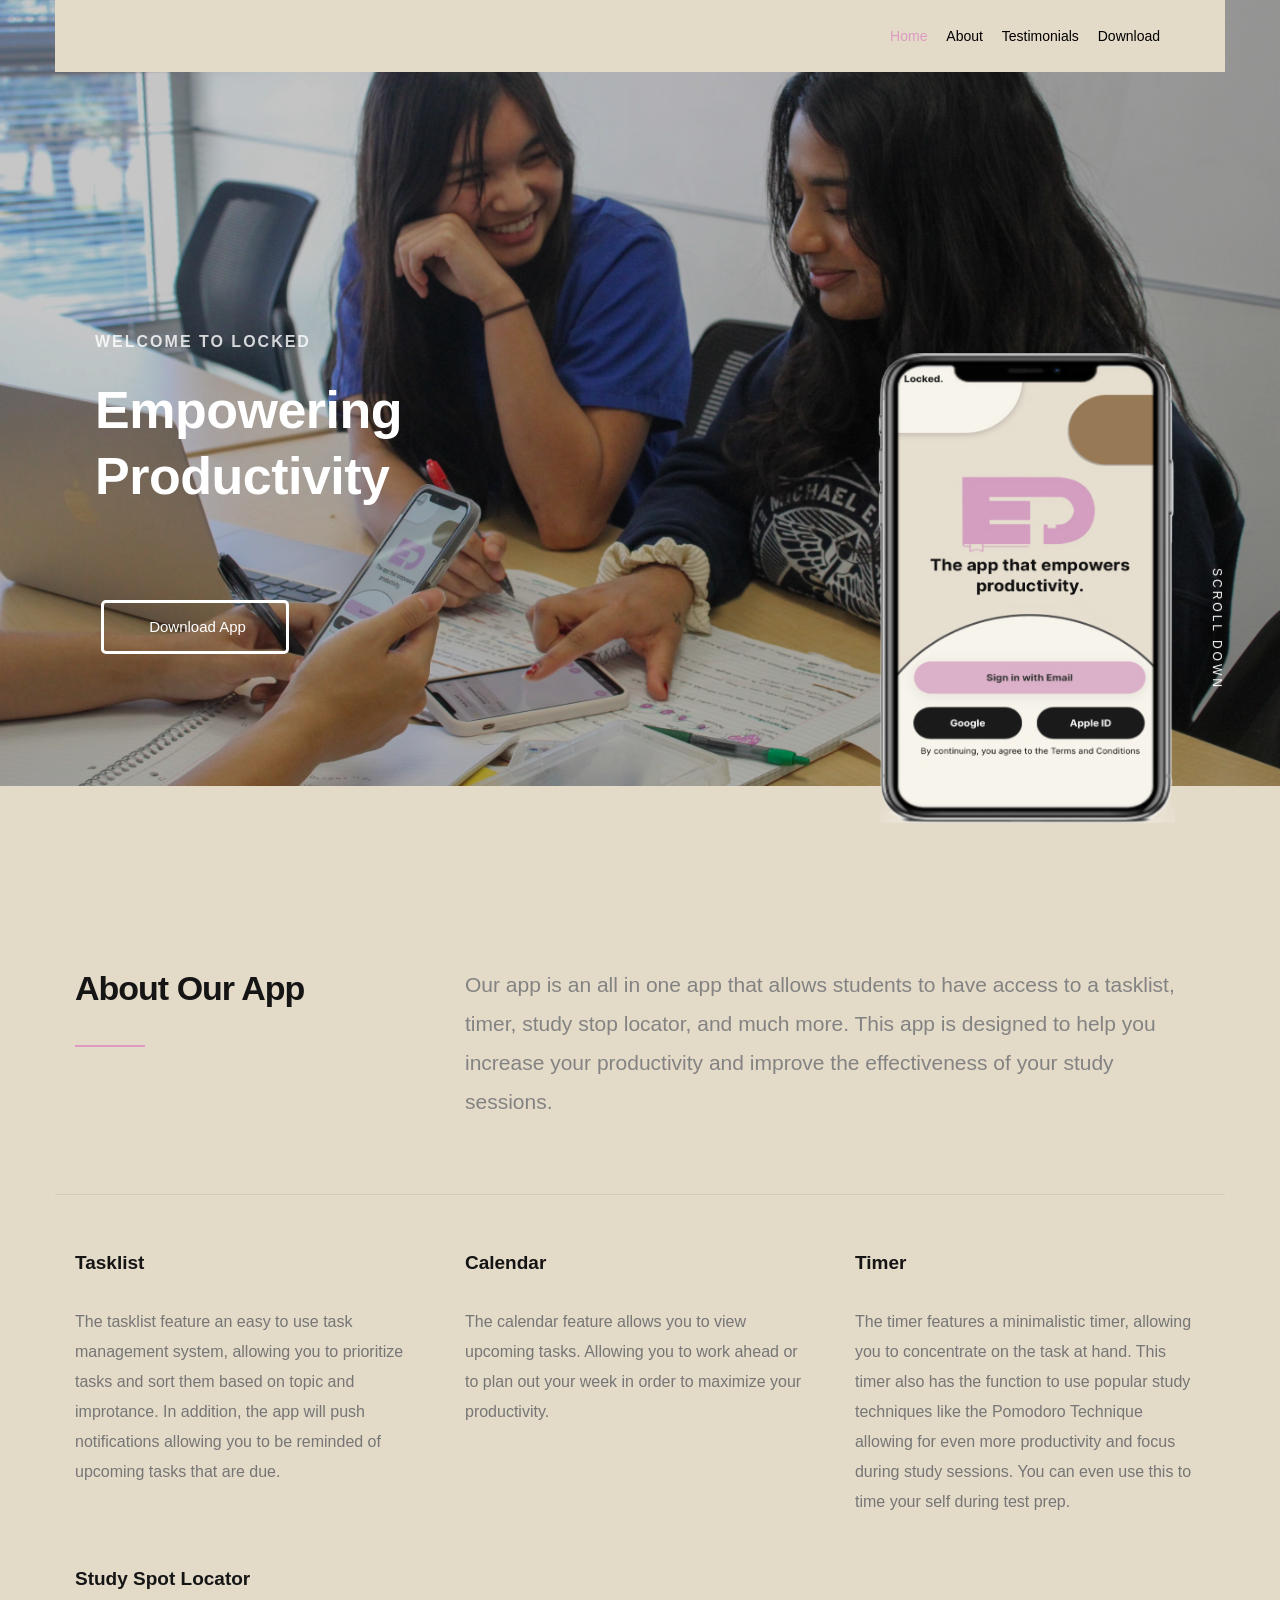
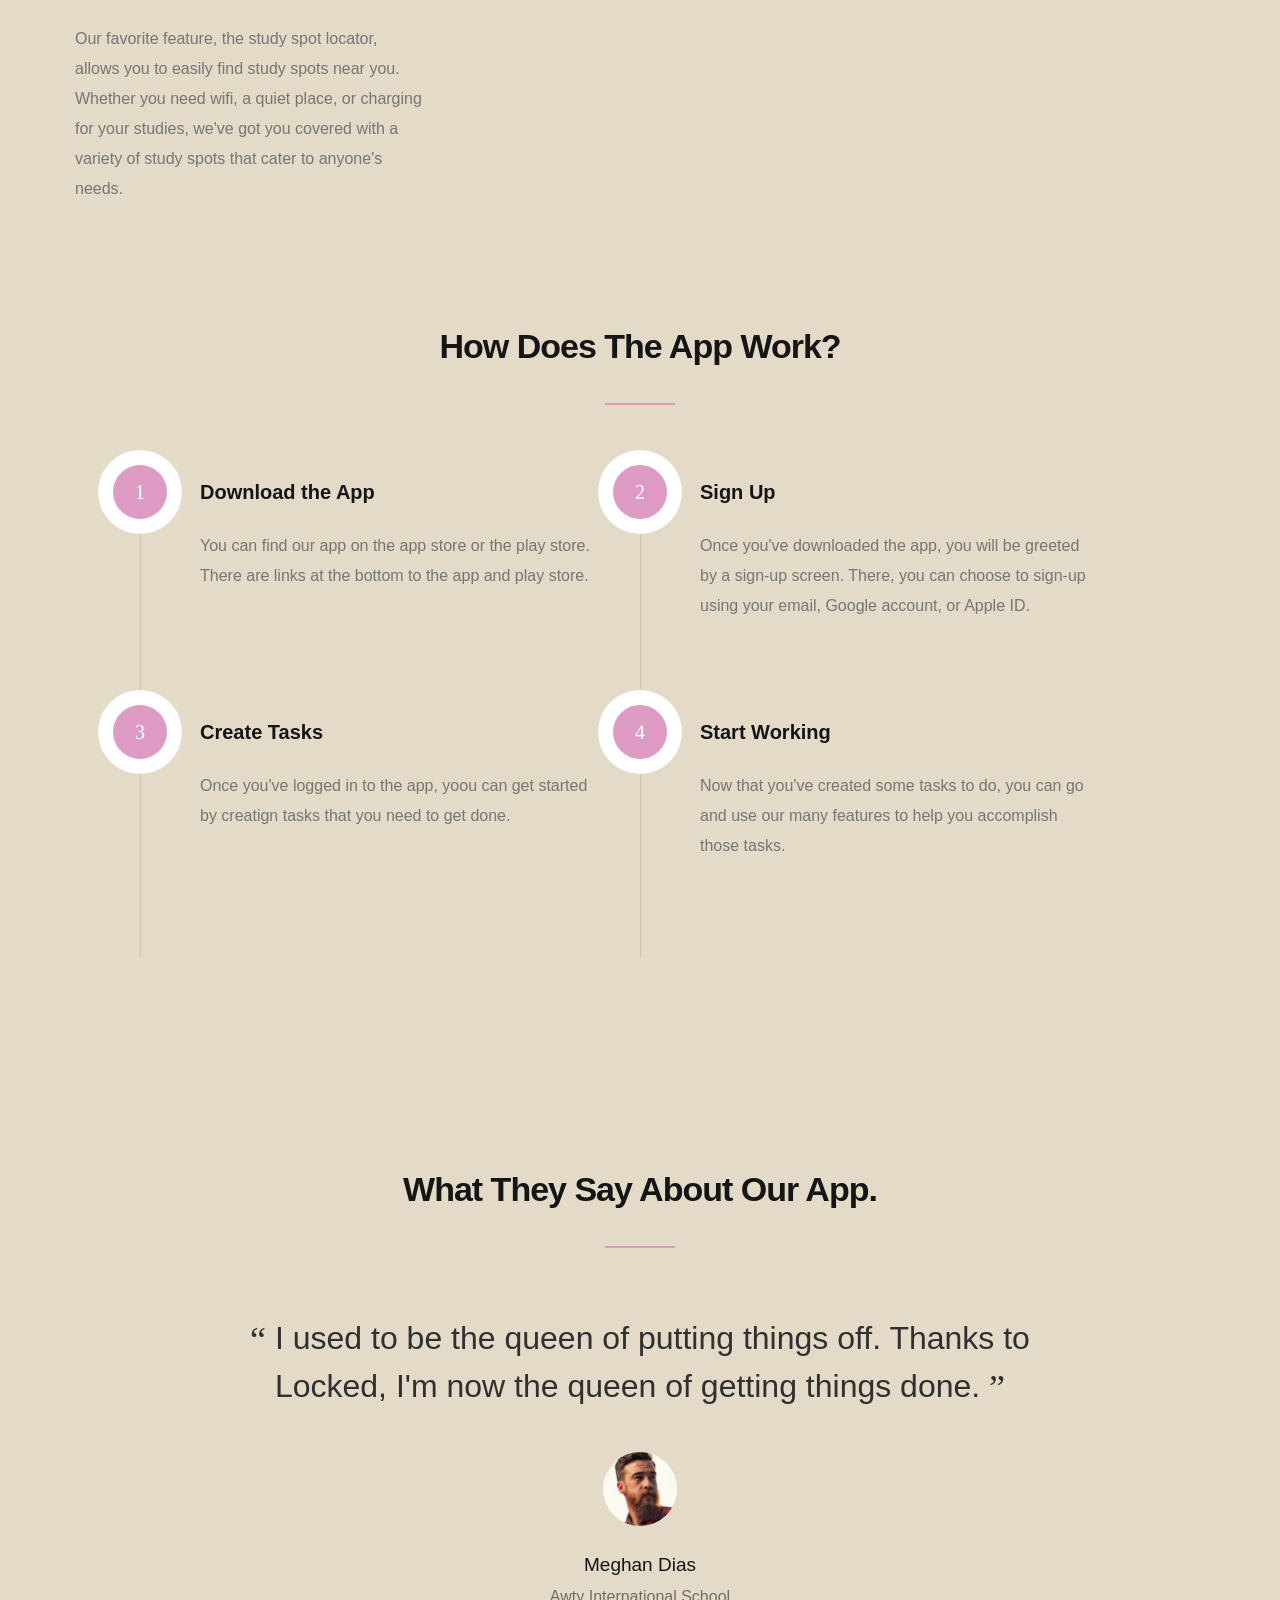
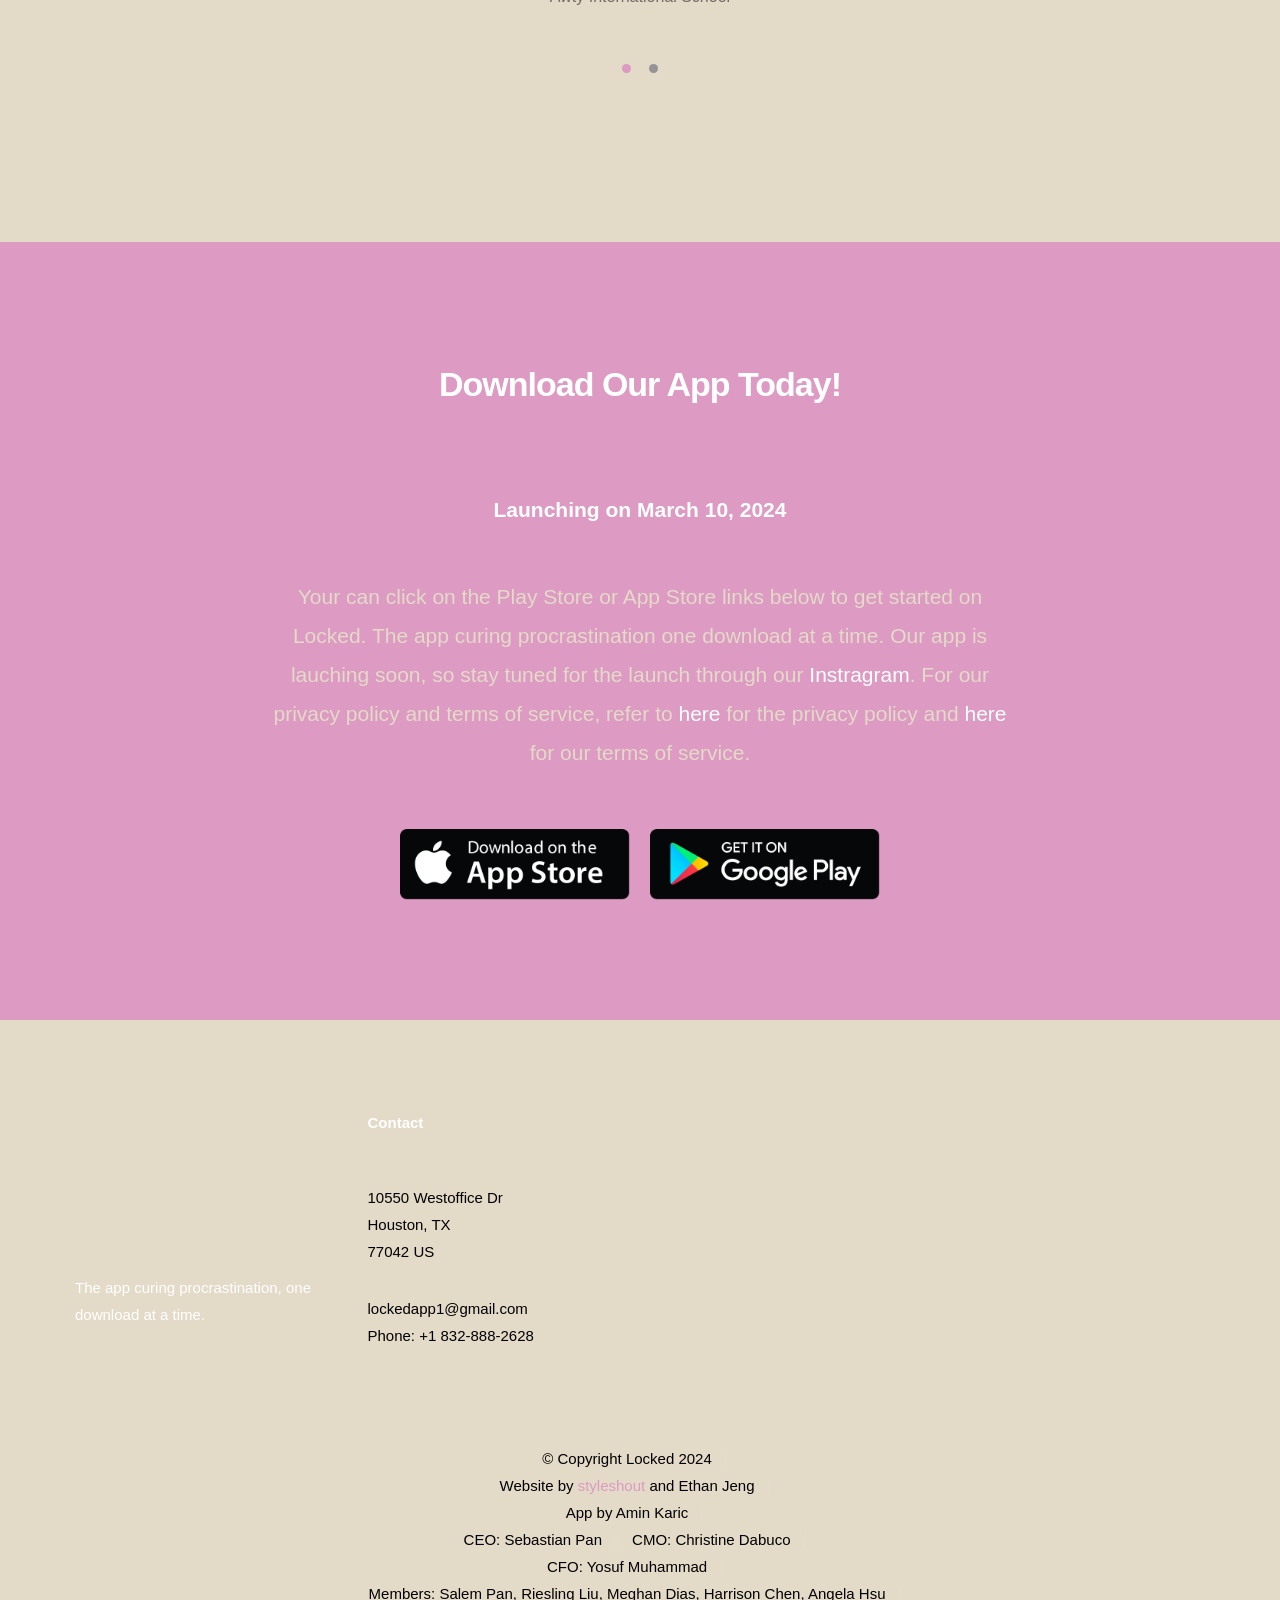
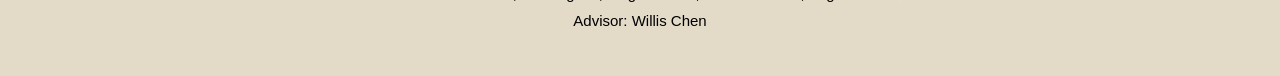
==== commit 1e2ff6fd: "modified:   index.html" ====
--- a/index.html
+++ b/index.html
@@ -45,7 +45,7 @@
 			<ul class="header-main-nav">
 				<li class="current"><a class="smoothscroll"  href="#home" title="home">Home</a></li>
                 <li><a class="smoothscroll"  href="#about" title="about">About</a></li>
-				<!--<li><a class="smoothscroll"  href="#testimonials" title="testimonials">Testimonials</a></li>-->
+				<li><a class="smoothscroll"  href="#testimonials" title="testimonials">Testimonials</a></li>
 				<li><a class="smoothscroll"  href="#download" title="download">Download</a></li>	
 			</ul>
 		</nav>
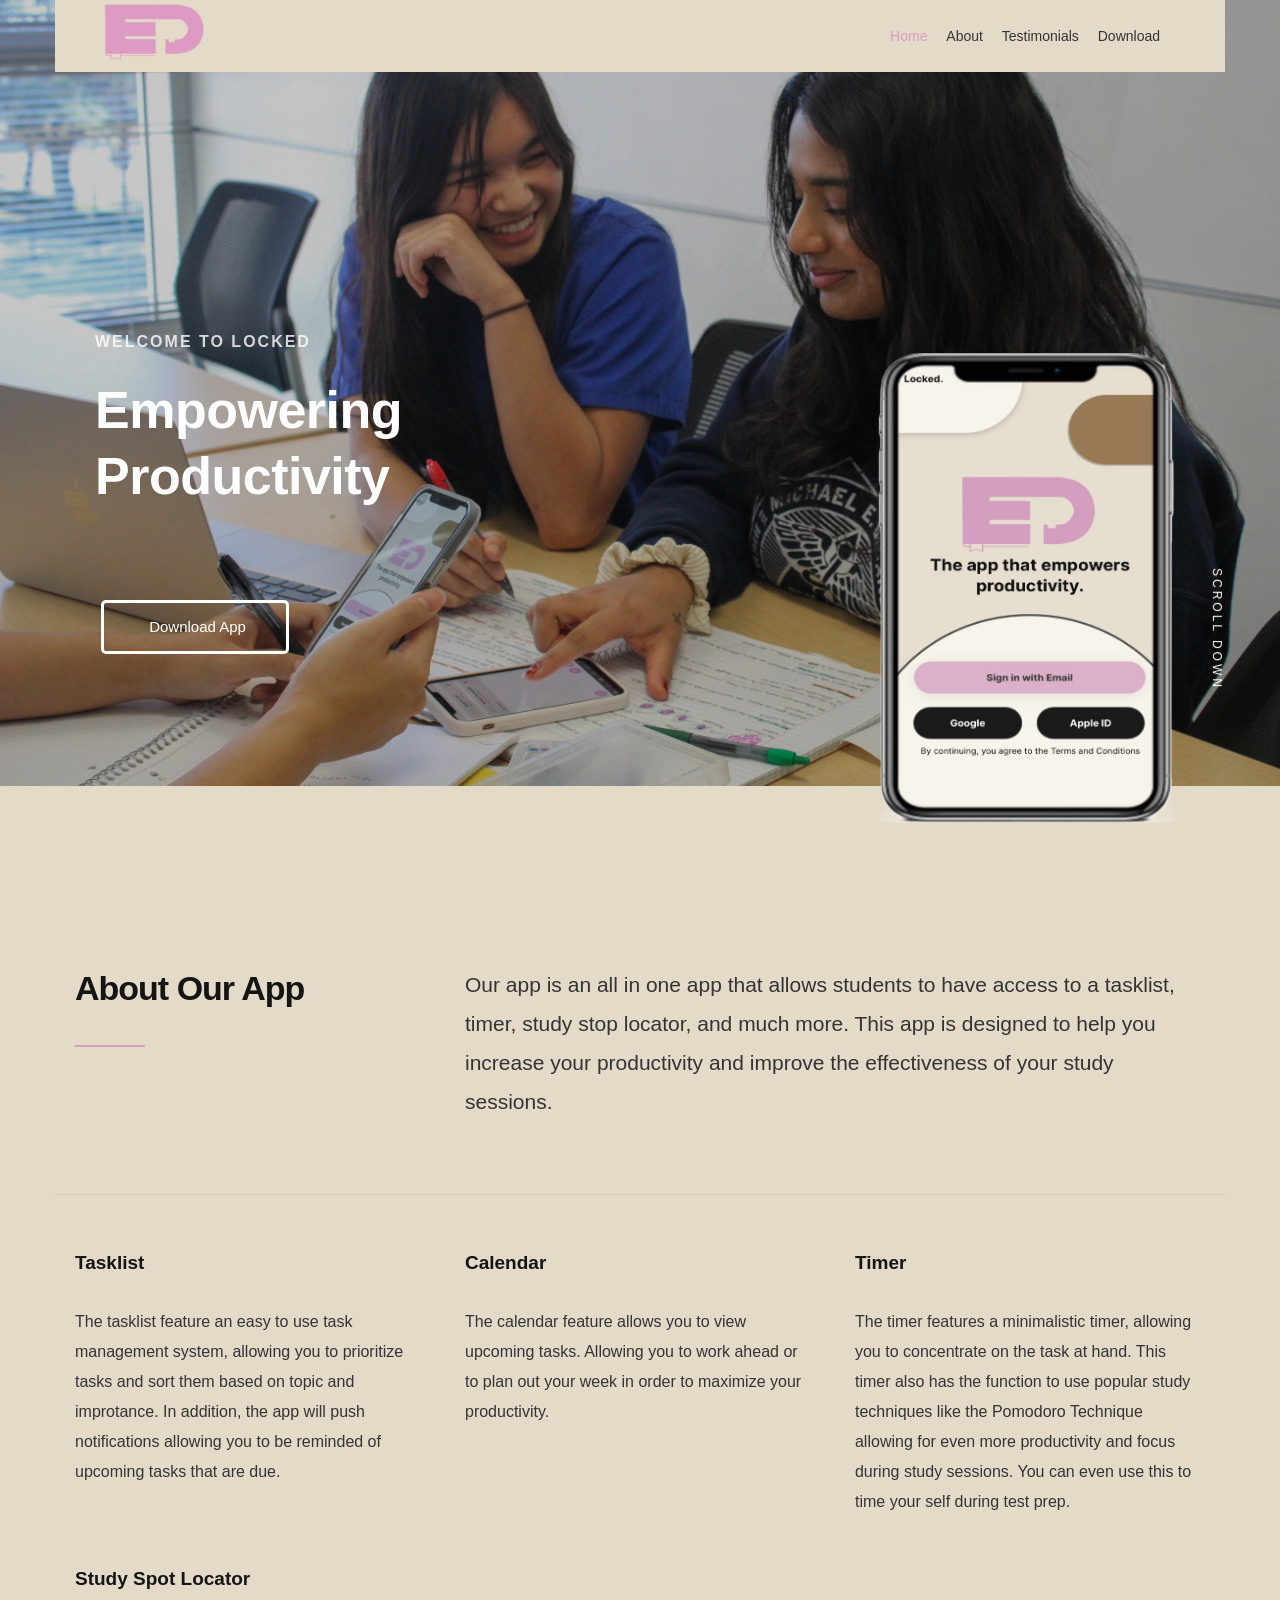
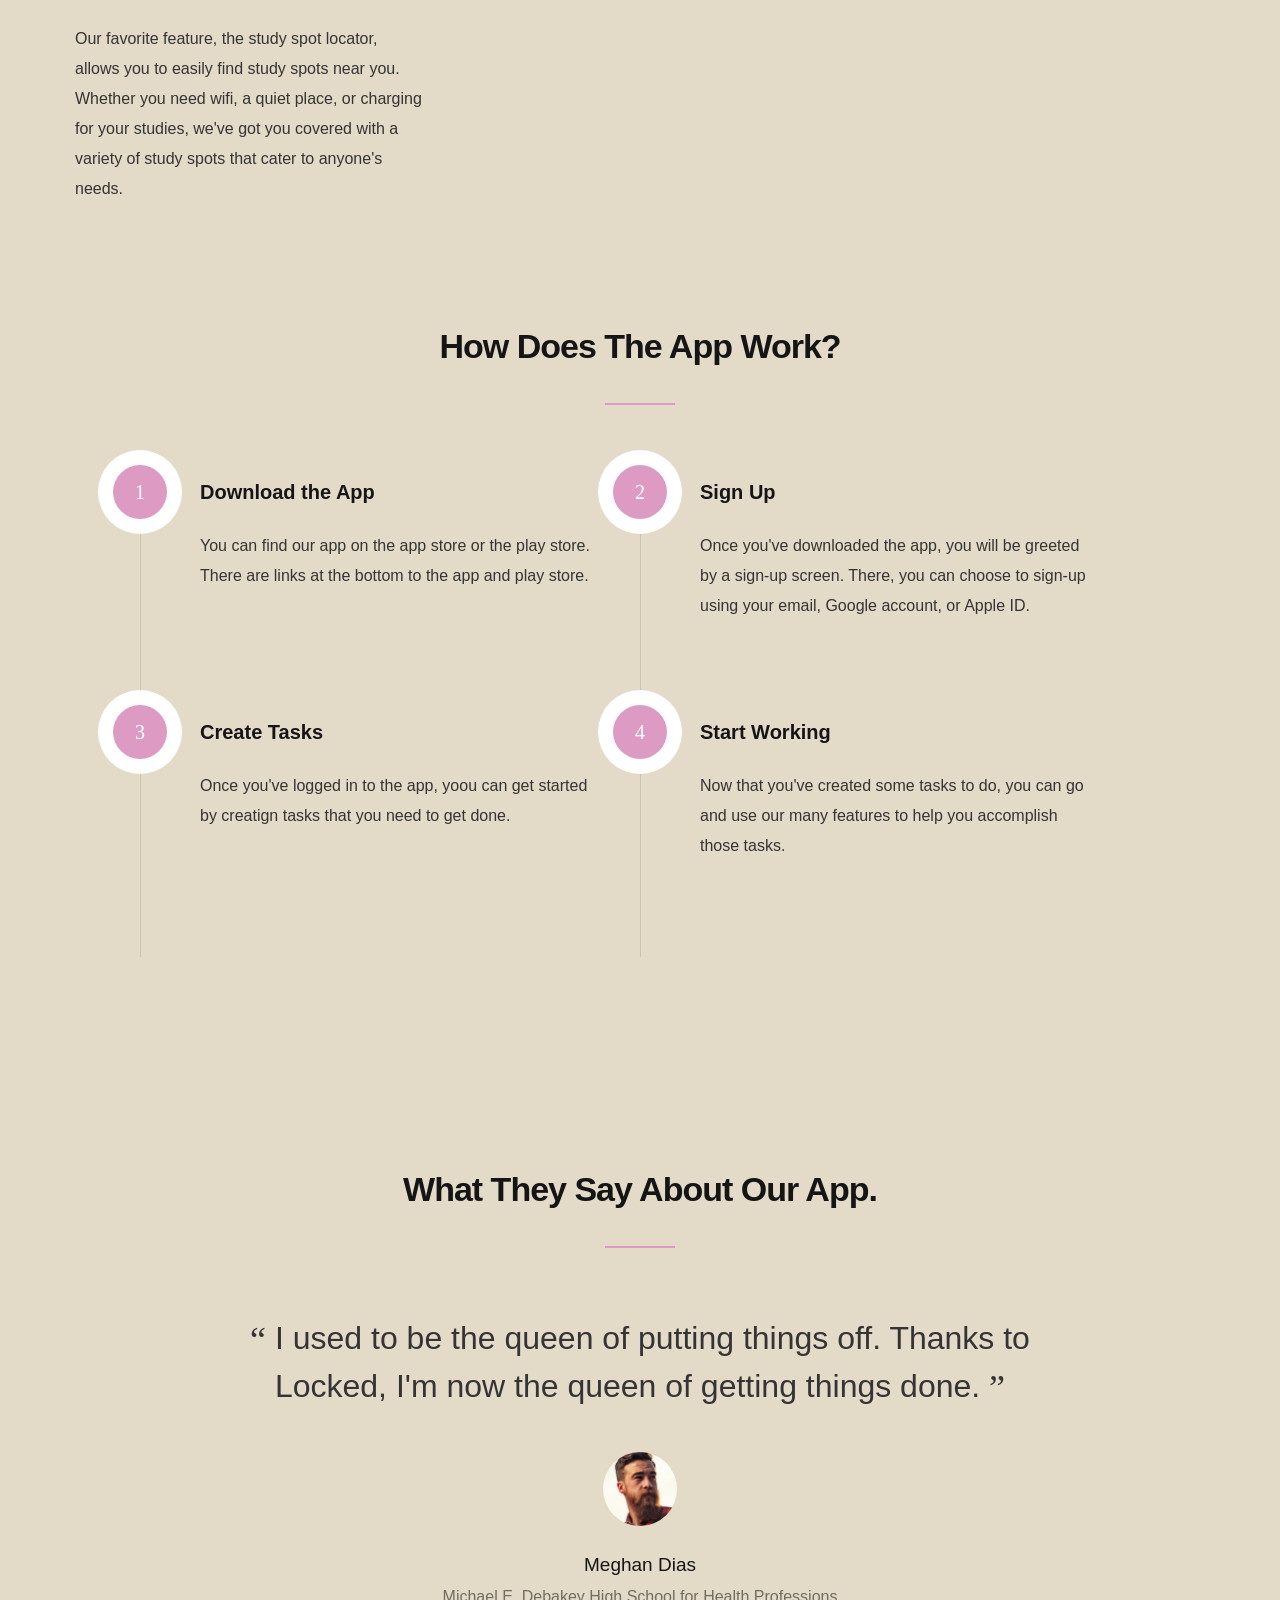
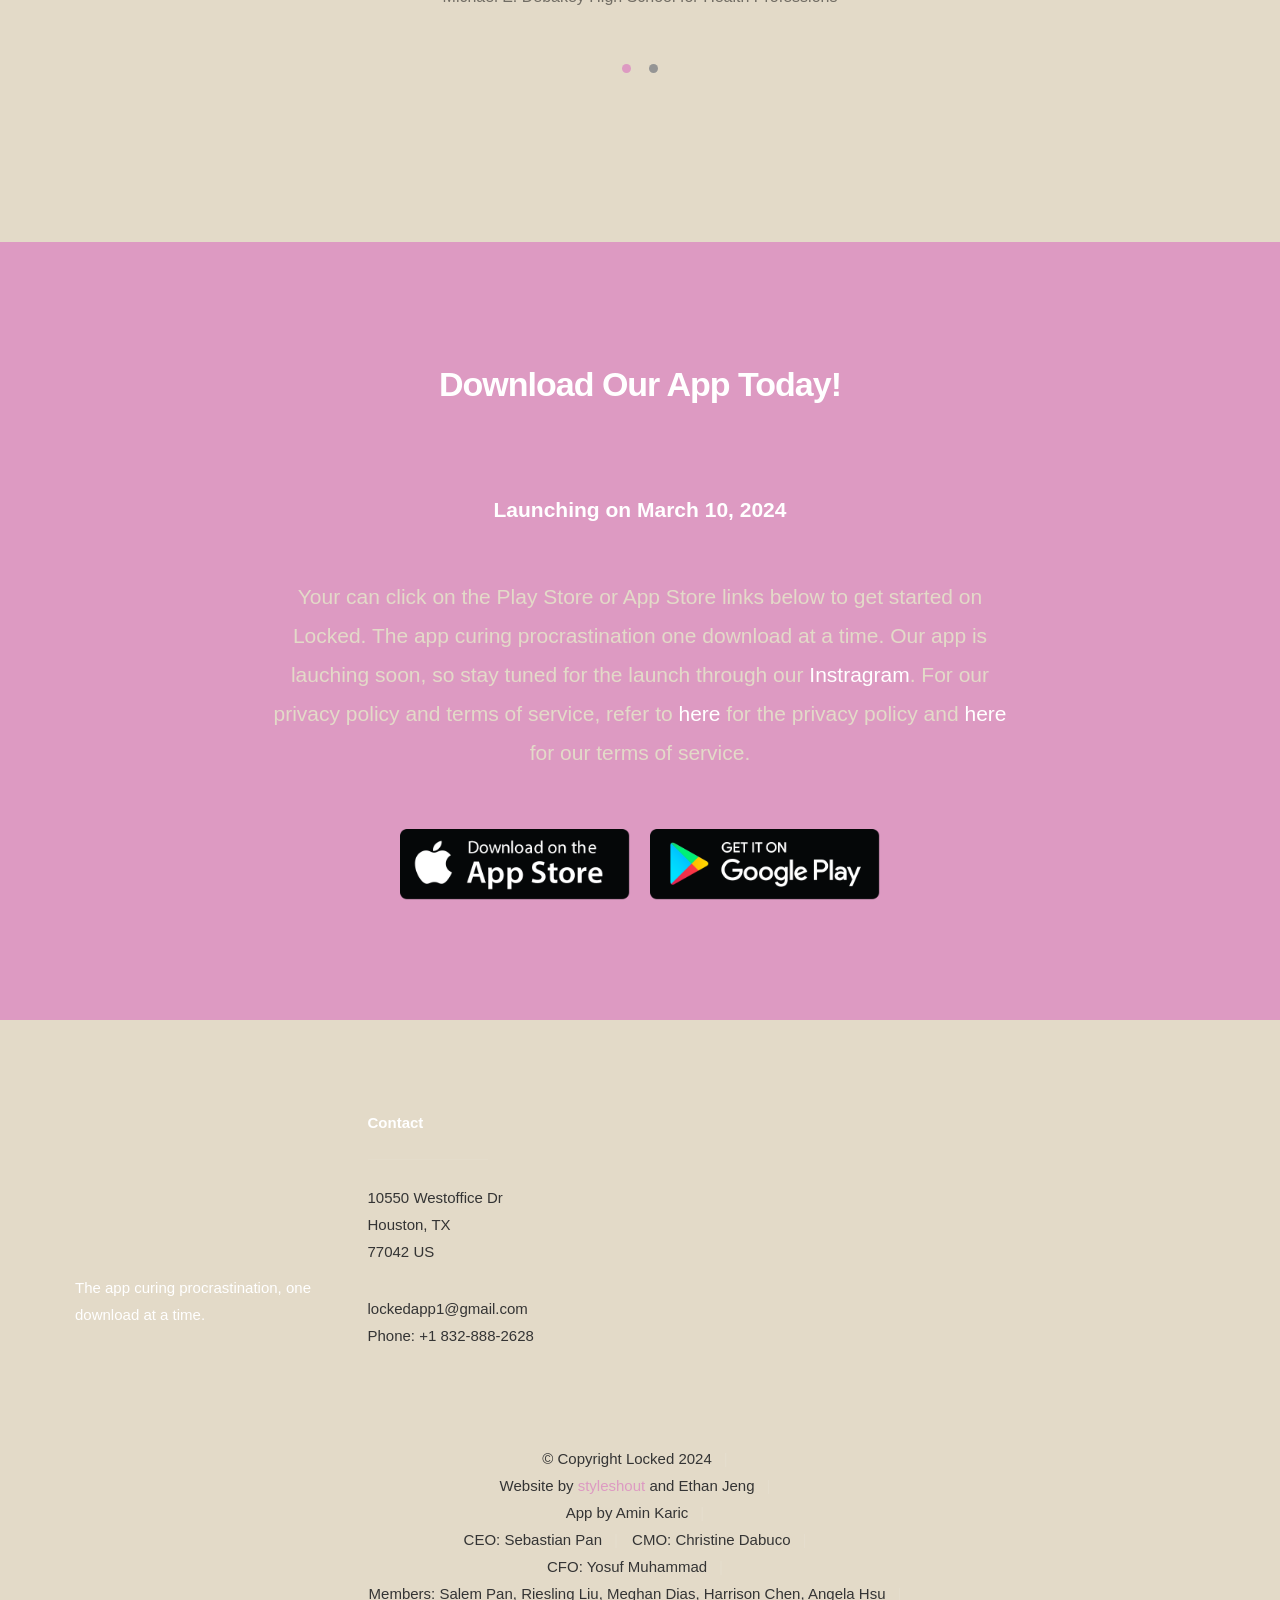
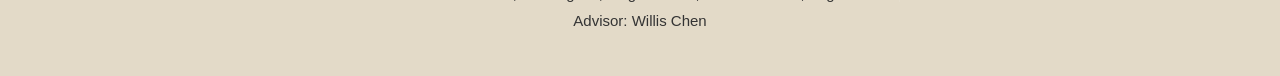
==== commit a891eb85: "modified:   index.html 	modified:   main.css" ====
--- a/index.html
+++ b/index.html
@@ -110,7 +110,7 @@
                 <h1 class="intro-header" data-aos="fade-up">About Our App</h1>
             </div>
             <div class="col-eight">
-                <p class="lead" data-aos="fade-up">
+                <p class="lead" data-aos="fade-up" style = "color: #343434">
                     Our app is an all in one app that allows students to have access to a tasklist, timer, study stop locator, and much more. This app is designed to help you increase your productivity and improve the effectiveness of your study sessions.
                 </p>
             </div>                       
@@ -127,7 +127,7 @@
 
                         <h3>Tasklist</h3>
 
-                        <p>The tasklist feature an easy to use task management system, allowing you to prioritize tasks and sort them based on topic and improtance. In addition, the app will push notifications allowing you to be reminded of upcoming tasks that are due.
+                        <p style = "color: #343434">The tasklist feature an easy to use task management system, allowing you to prioritize tasks and sort them based on topic and improtance. In addition, the app will push notifications allowing you to be reminded of upcoming tasks that are due.
                         </p>
                         
                     </div> 	         	 
@@ -139,7 +139,7 @@
                     <div class="service-content">	
                         <h3>Calendar</h3>  
 
-                        <p>The calendar feature allows you to view upcoming tasks. Allowing you to work ahead or to plan out your week in order to maximize your productivity.
+                        <p style = "color: #343434">The calendar feature allows you to view upcoming tasks. Allowing you to work ahead or to plan out your week in order to maximize your productivity.
                         </p>
 
                         
@@ -152,7 +152,7 @@
                     <div class="service-content">
                         <h3>Timer</h3>
 
-                        <p>The timer features a minimalistic timer, allowing you to concentrate on the task at hand. This timer also has the function to use popular study techniques like the Pomodoro Technique allowing for even more productivity and focus during study sessions. You can even use this to time your self during test prep.
+                        <p style = "color: #343434">The timer features a minimalistic timer, allowing you to concentrate on the task at hand. This timer also has the function to use popular study techniques like the Pomodoro Technique allowing for even more productivity and focus during study sessions. You can even use this to time your self during test prep.
                         </p> 
                             
                     </div> 	            	               
@@ -164,7 +164,7 @@
                     <div class="service-content">
                         <h3>Study Spot Locator</h3>
 
-                        <p>Our favorite feature, the study spot locator, allows you to easily find study spots near you. Whether you need wifi, a quiet place, or charging for your studies, we've got you covered with a variety of study spots that cater to anyone's needs.
+                        <p style = "color: #343434">Our favorite feature, the study spot locator, allows you to easily find study spots near you. Whether you need wifi, a quiet place, or charging for your studies, we've got you covered with a variety of study spots that cater to anyone's needs.
                         </p> 
                         
                     </div>                
@@ -184,25 +184,25 @@
 
                     <div class="bgrid step" data-item="1">
                         <h3>Download the App</h3>
-                        <p>You can find our app on the app store or the play store. There are links at the bottom to the app and play store.
+                        <p style = "color: #343434">You can find our app on the app store or the play store. There are links at the bottom to the app and play store.
                         </p> 
                     </div>
 
                     <div class="bgrid step" data-item="2">
                         <h3>Sign Up</h3>
-                        <p>Once you've downloaded the app, you will be greeted by a sign-up screen. There, you can choose to sign-up using your email, Google account, or Apple ID.
+                        <p style = "color: #343434">Once you've downloaded the app, you will be greeted by a sign-up screen. There, you can choose to sign-up using your email, Google account, or Apple ID.
                         </p> 
                     </div>               
                
                     <div class="bgrid step" data-item="3">
                         <h3>Create Tasks</h3>
-                        <p>Once you've logged in to the app, yoou can get started by creatign tasks that you need to get done.
+                        <p style = "color: #343434">Once you've logged in to the app, yoou can get started by creatign tasks that you need to get done.
                         </p> 
                     </div>
 
                     <div class="bgrid step" data-item="4">
                         <h3>Start Working</h3>
-                        <p>Now that you've created some tasks to do, you can go and use our many features to help you accomplish those tasks. 
+                        <p style = "color: #343434">Now that you've created some tasks to do, you can go and use our many features to help you accomplish those tasks. 
                         </p> 
                     </div>  
 
@@ -231,7 +231,7 @@
                 <div class="slides owl-carousel">
 
                     <div>
-                        <p>
+                        <p style = "color: #343434">
                             I used to be the queen of putting things off. 
                             Thanks to Locked, I'm now the queen of getting 
                             things done.
@@ -241,13 +241,13 @@
                                 <img src="user-02.jpg" alt="Author image">
                                 <div class="author-info">
                                     Meghan Dias
-                                    <span class="position">Awty International School</span>
+                                    <span class="position">Michael E. Debakey High School for Health Professions</span>
                                 </div>
                         </div>                 
                     </div> 
 
                     <div>
-                        <p>
+                        <p style = "color: #343434">
                             Locked is a game changer for me. 
                             Finally, a way to ditch procrastination 
                             and get stuff done. Love it   
@@ -322,13 +322,13 @@
 
                     <h4>Contact</h4>
 
-                    <p>
+                    <p style = "color: #343434">
                     10550 Westoffice Dr<br>
                     Houston, TX <br>
                     77042 US<br>		        
                     </p>
 
-                    <p>
+                    <p style = "color: #343434">
                     lockedapp1@gmail.com<br>
                     Phone: +1 832-888-2628 
                     </p>                    
@@ -360,20 +360,18 @@
 
       		<div class="col-twelve">
 	      		<div class="copyright">
-		         	<span>© Copyright Locked 2024</span><br>
-		         	<span>Website by <a href="http://www.styleshout.com/">styleshout</a> and Ethan Jeng</span><br>
-                    <span>App by Amin Karic</span><br>
-                    <span>CEO: Sebastian Pan</span>
-                    <span>CMO: Christine Dabuco</span><br>
-                    <span>CFO: Yosuf Muhammad</span><br>
-                    <span>Members: Salem Pan, Riesling Liu, Meghan Dias, Harrison Chen, Angela Hsu</span><br>
-                    <span>Advisor: Willis Chen</span>
+		         	<span style = "color: #343434">© Copyright Locked 2024</span><br>
+		         	<span style = "color: #343434">Website by <a href="http://www.styleshout.com/">styleshout</a> and Ethan Jeng</span><br>
+                    <span style = "color: #343434">App by Amin Karic</span><br>
+                    <span style = "color: #343434">CEO: Sebastian Pan</span>
+                    <span style = "color: #343434">CMO: Christine Dabuco</span><br>
+                    <span style = "color: #343434">CFO: Yosuf Muhammad</span><br>
+                    <span style = "color: #343434">Members: Salem Pan, Riesling Liu, Meghan Dias, Harrison Chen, Angela Hsu</span><br>
+                    <span style = "color: #343434">Advisor: Willis Chen</span>
 		         </div>
-                <!--
 		         <div id="go-top">
 		            <a class="smoothscroll" title="Back to Top" href="#top"><i class="icon-arrow-up"></i></a>
-		         </div> 
-                -->        
+		         </div>       
 	      	</div>
 
       	</div> <!-- end footer-bottom -->     	
--- a/main.css
+++ b/main.css
@@ -1160,7 +1160,7 @@
   border: none;
   width: 120px;
   height: 110px;
-  background: url("https://cdn.discordapp.com/attachments/1038294295863627828/1177087479778660442/Untitled_Artwork.png?ex=65c449a4&is=65b1d4a4&hm=352bacc80ef412e08b9a13850c1735777ad829f481b4213b4ba4663cbb075b87&") no-repeat center;
+  background: url("locked_in_logo.png") no-repeat center;
   background-size: 120px 110px;
   font: 0/0 a;
   text-shadow: none;
@@ -1292,7 +1292,7 @@
 
 #header-nav-wrap .header-main-nav li a,
 #header-nav-wrap .header-main-nav li a:visited {
-  color: black;
+  color: #343434;
 }
 
 #header-nav-wrap .header-main-nav li a:hover,
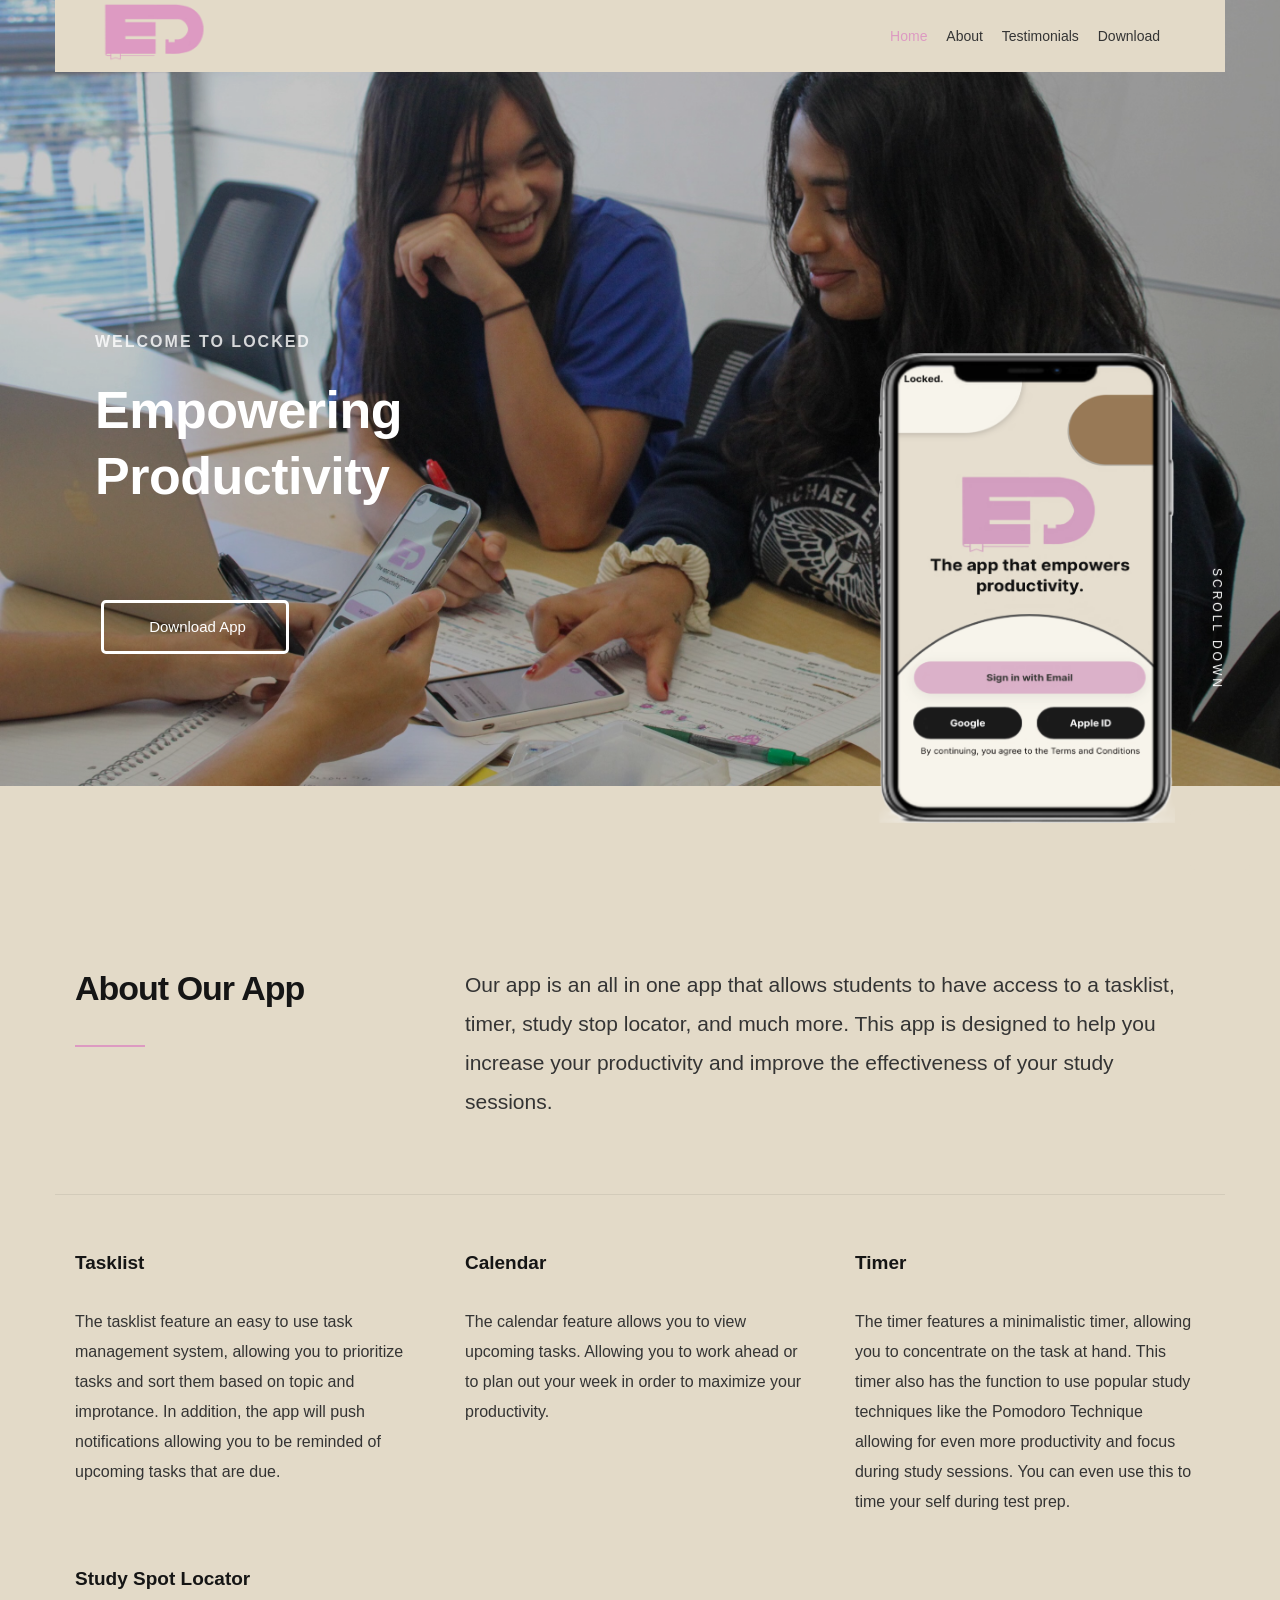
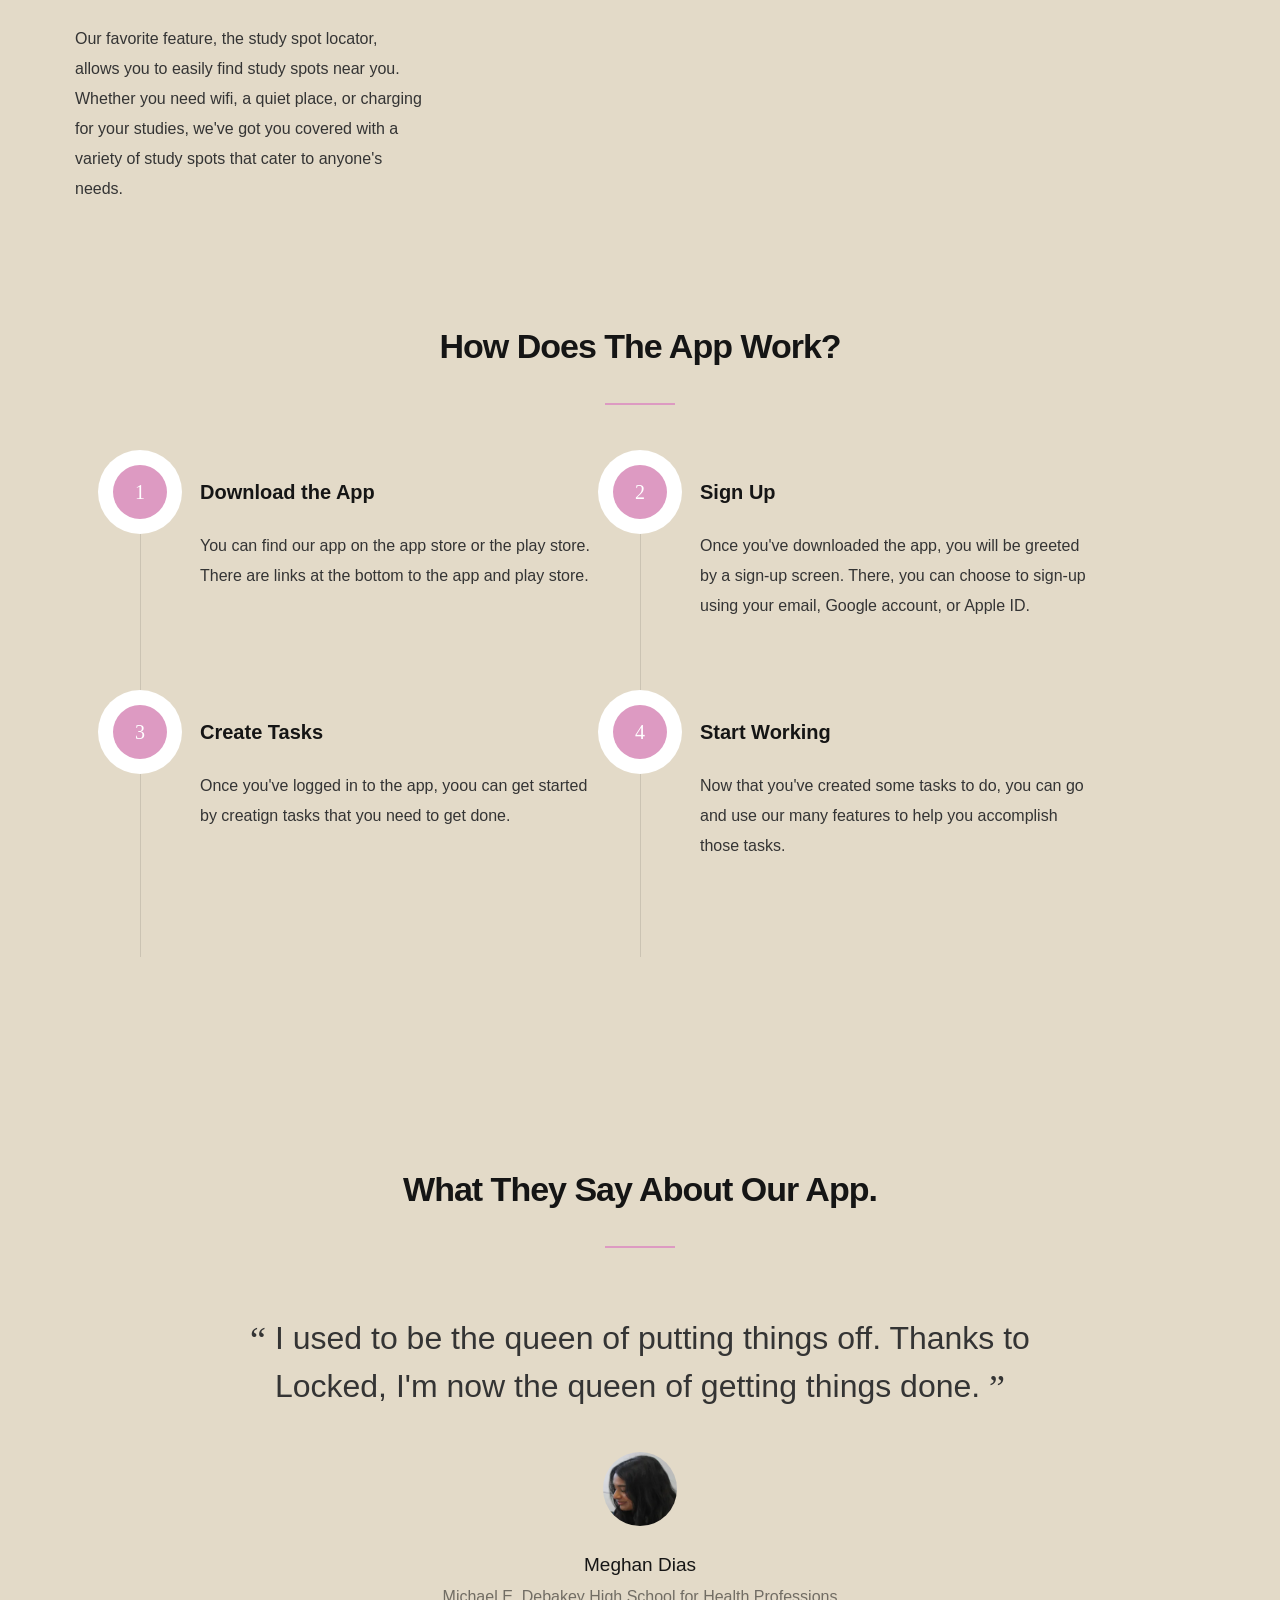
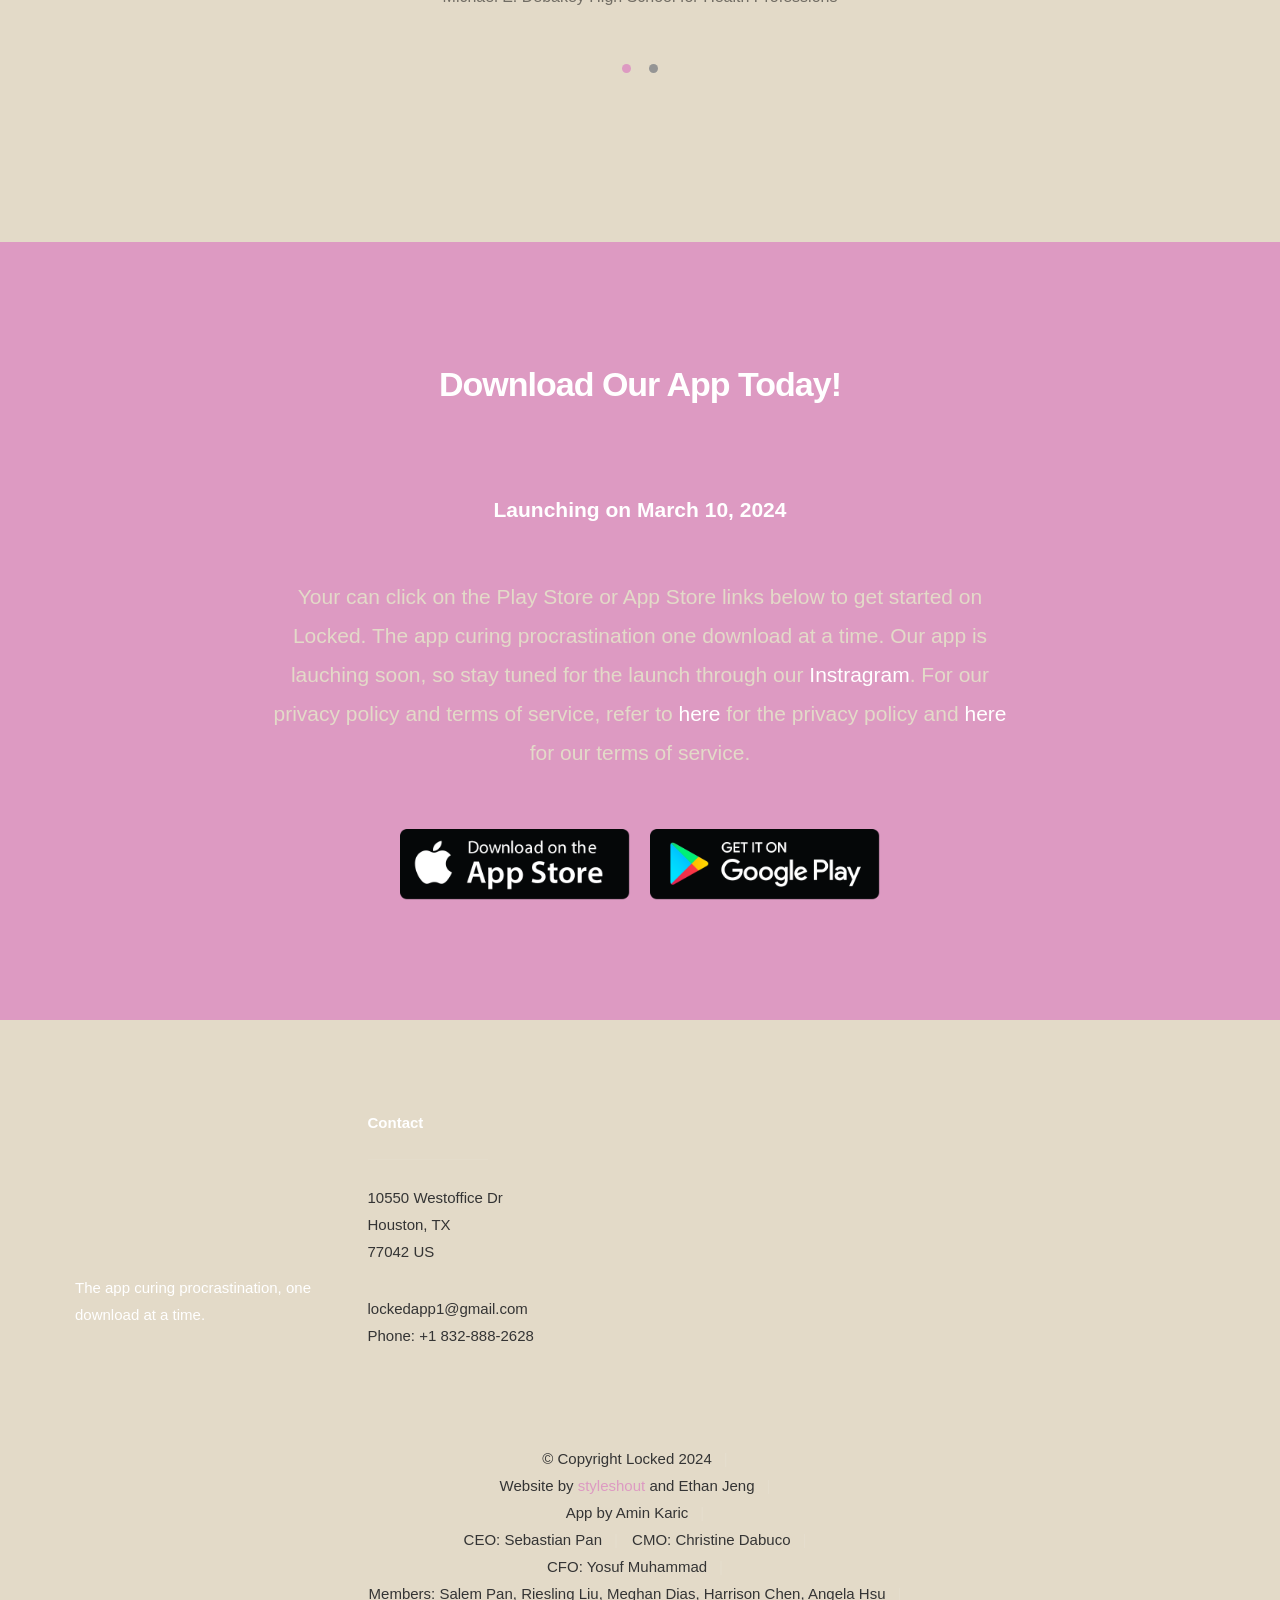
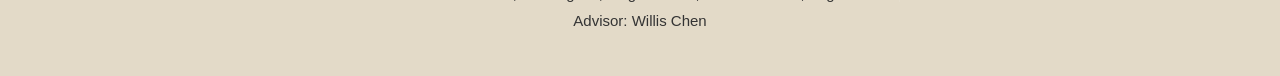
==== commit 4ec0b523: "modified:   index.html" ====
--- a/index.html
+++ b/index.html
@@ -238,7 +238,7 @@
                         </p> 
 
                         <div class="testimonial-author">
-                                <img src="user-02.jpg" alt="Author image">
+                                <img src="Meghan Dias.png" alt="Author image">
                                 <div class="author-info">
                                     Meghan Dias
                                     <span class="position">Michael E. Debakey High School for Health Professions</span>
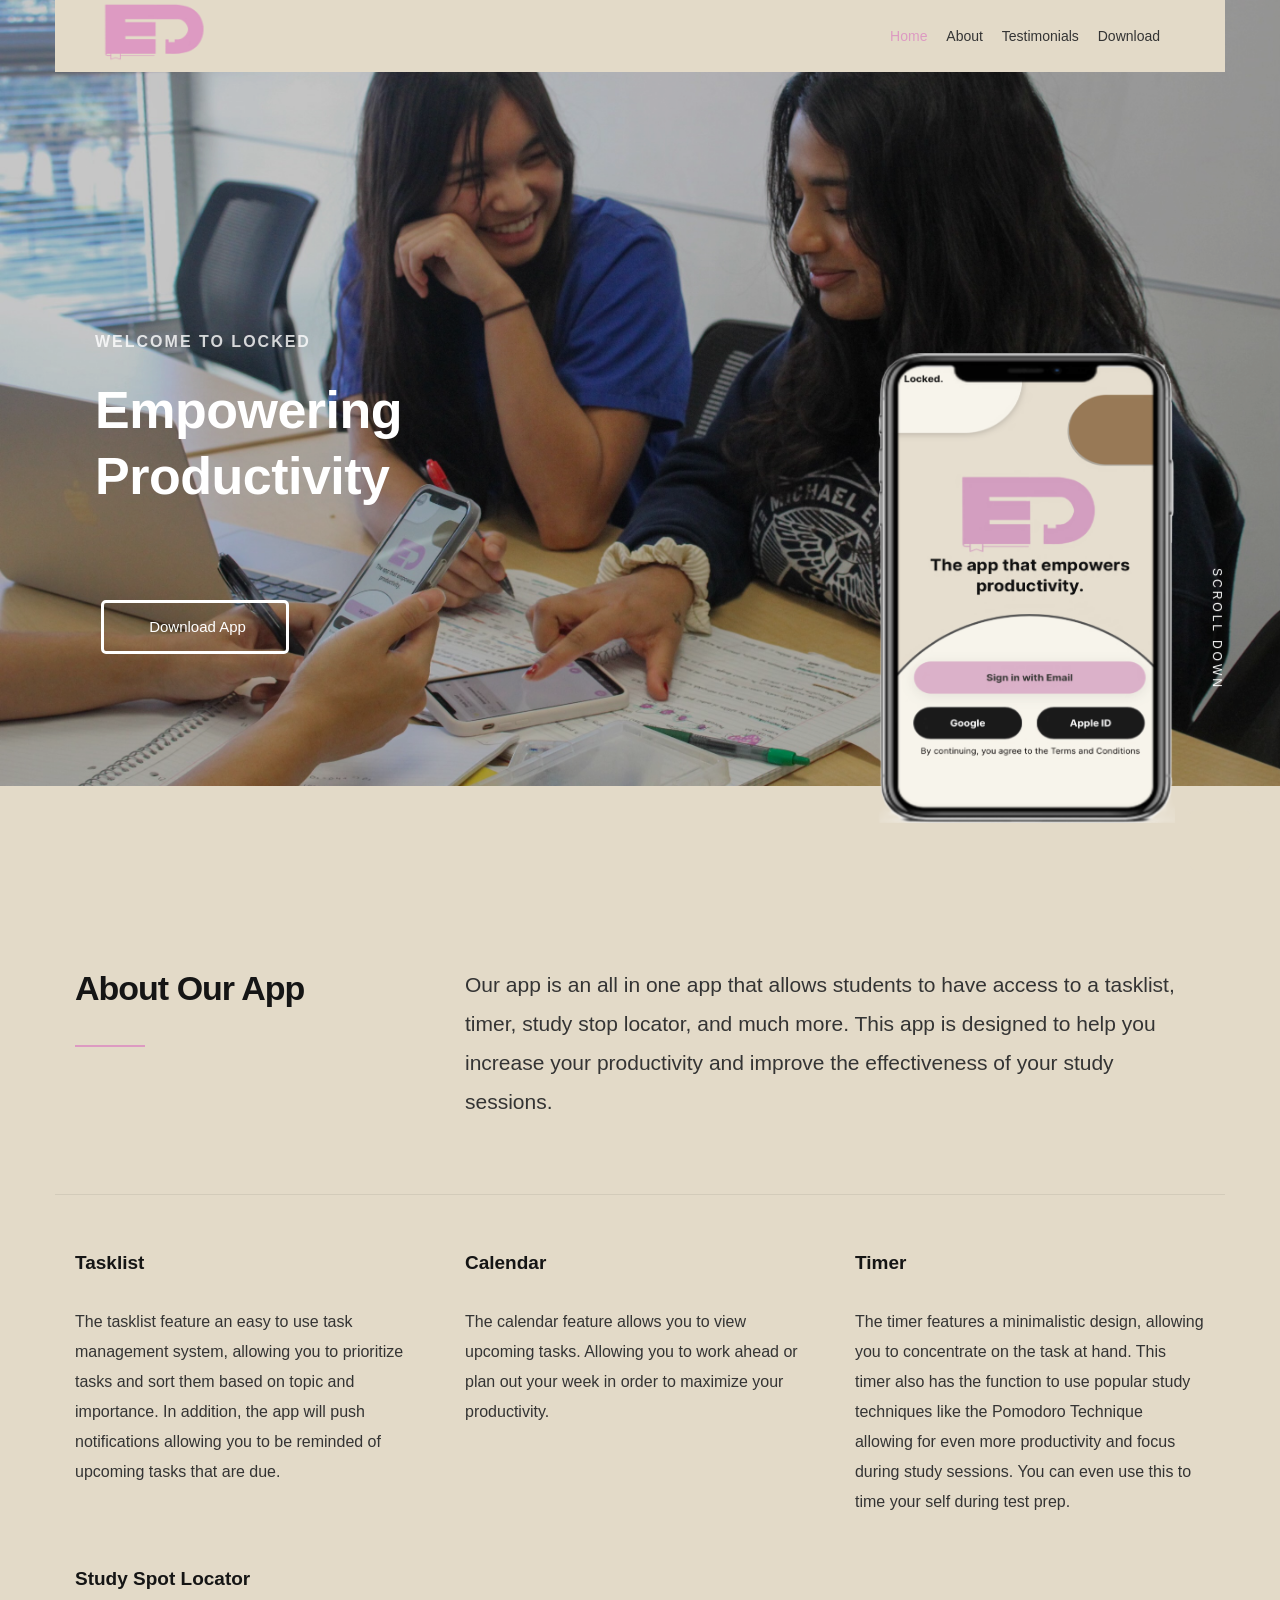
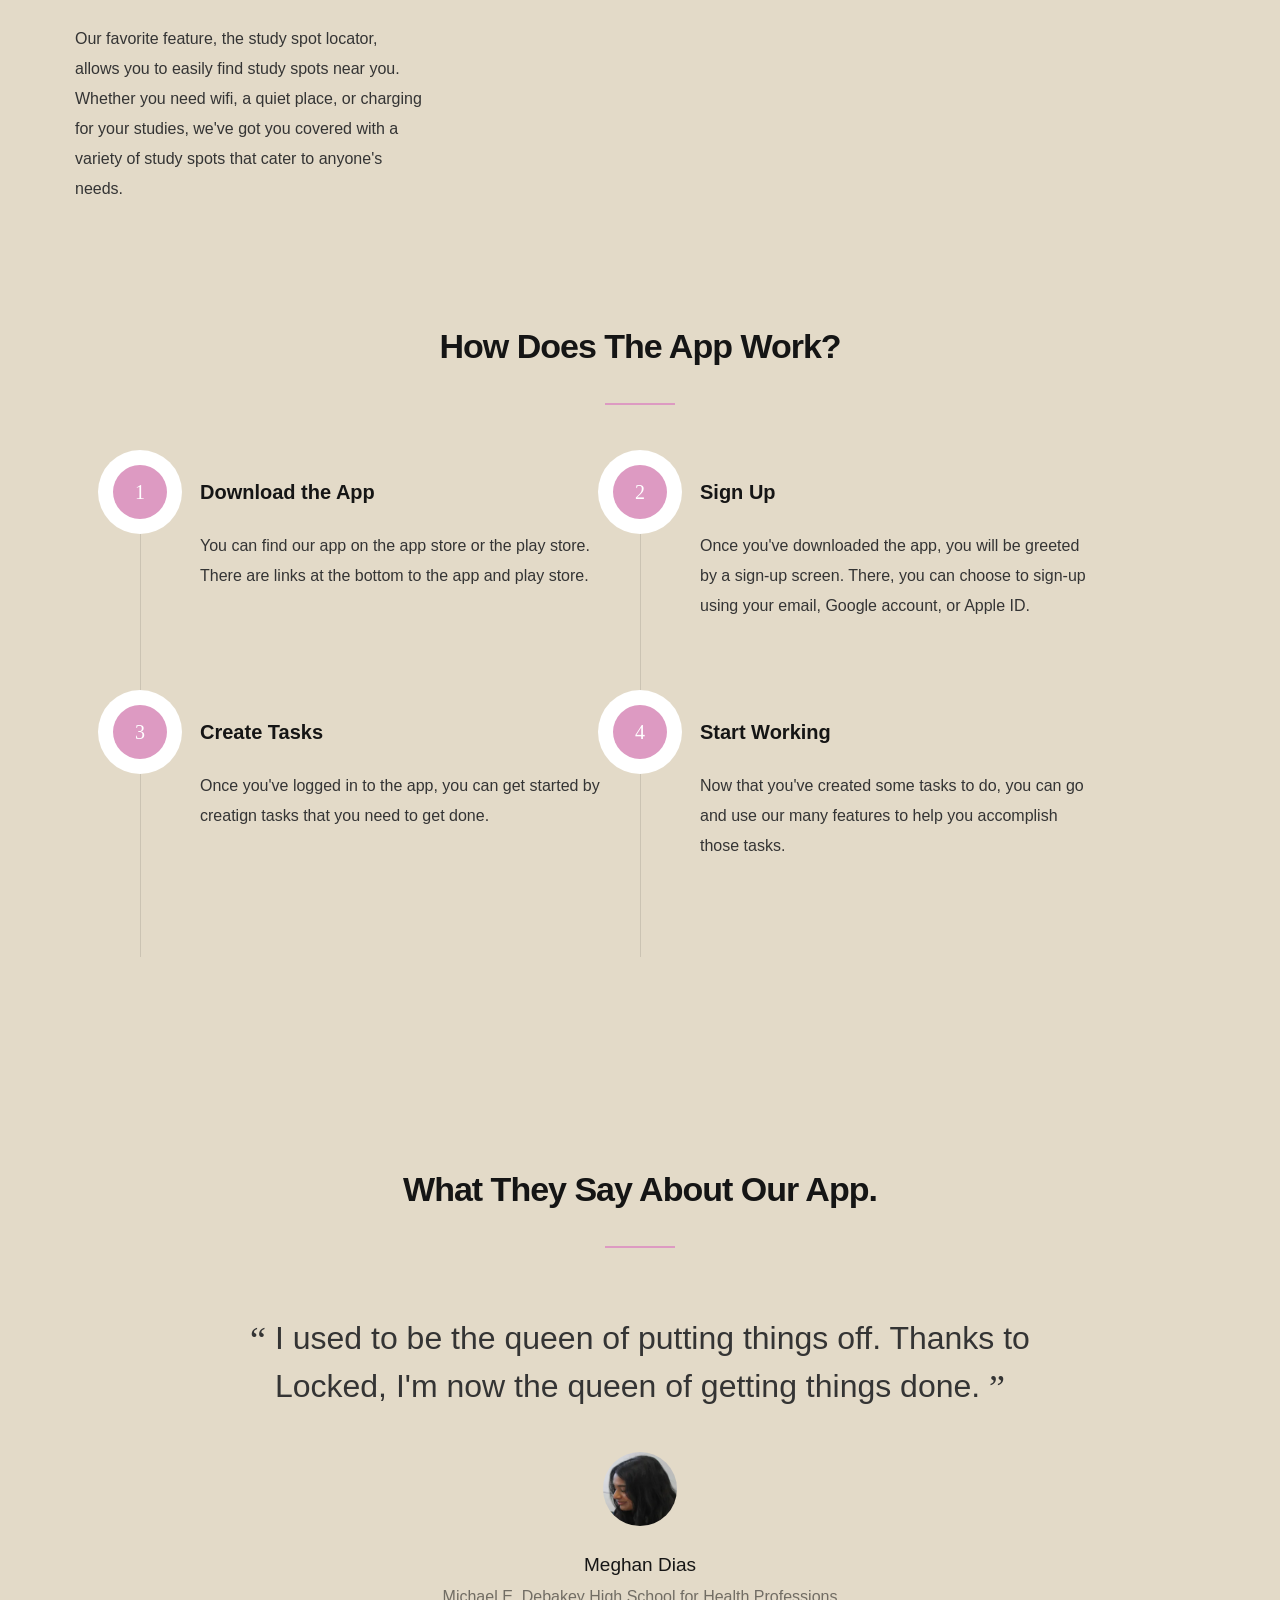
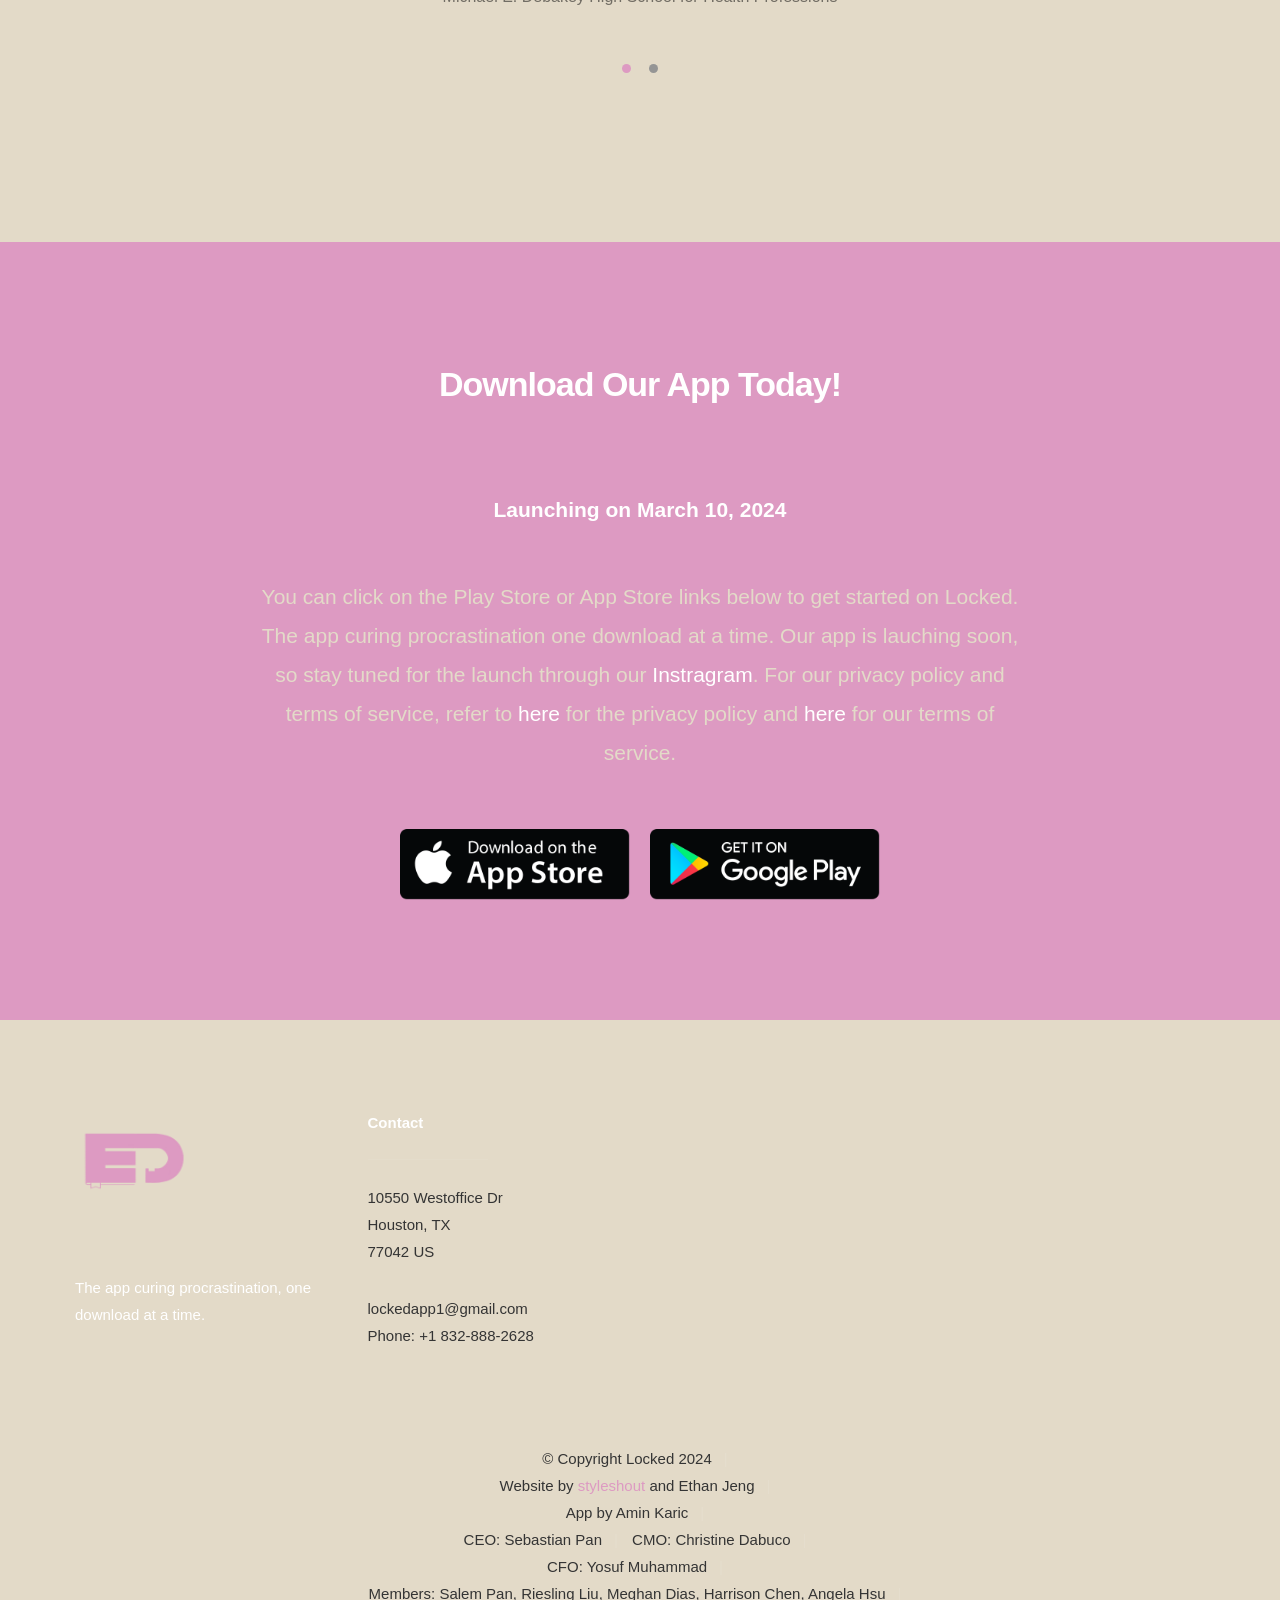
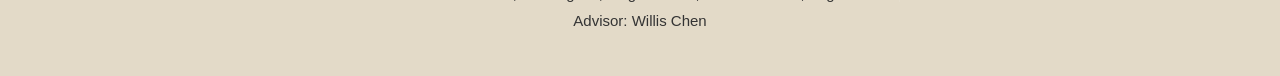
==== commit 546e4990: "modified:   index.html" ====
--- a/index.html
+++ b/index.html
@@ -127,7 +127,7 @@
 
                         <h3>Tasklist</h3>
 
-                        <p style = "color: #343434">The tasklist feature an easy to use task management system, allowing you to prioritize tasks and sort them based on topic and improtance. In addition, the app will push notifications allowing you to be reminded of upcoming tasks that are due.
+                        <p style = "color: #343434">The tasklist feature an easy to use task management system, allowing you to prioritize tasks and sort them based on topic and importance. In addition, the app will push notifications allowing you to be reminded of upcoming tasks that are due.
                         </p>
                         
                     </div> 	         	 
@@ -139,7 +139,7 @@
                     <div class="service-content">	
                         <h3>Calendar</h3>  
 
-                        <p style = "color: #343434">The calendar feature allows you to view upcoming tasks. Allowing you to work ahead or to plan out your week in order to maximize your productivity.
+                        <p style = "color: #343434">The calendar feature allows you to view upcoming tasks. Allowing you to work ahead or plan out your week in order to maximize your productivity.
                         </p>
 
                         
@@ -152,7 +152,7 @@
                     <div class="service-content">
                         <h3>Timer</h3>
 
-                        <p style = "color: #343434">The timer features a minimalistic timer, allowing you to concentrate on the task at hand. This timer also has the function to use popular study techniques like the Pomodoro Technique allowing for even more productivity and focus during study sessions. You can even use this to time your self during test prep.
+                        <p style = "color: #343434">The timer features a minimalistic design, allowing you to concentrate on the task at hand. This timer also has the function to use popular study techniques like the Pomodoro Technique allowing for even more productivity and focus during study sessions. You can even use this to time your self during test prep.
                         </p> 
                             
                     </div> 	            	               
@@ -196,7 +196,7 @@
                
                     <div class="bgrid step" data-item="3">
                         <h3>Create Tasks</h3>
-                        <p style = "color: #343434">Once you've logged in to the app, yoou can get started by creatign tasks that you need to get done.
+                        <p style = "color: #343434">Once you've logged in to the app, you can get started by creatign tasks that you need to get done.
                         </p> 
                     </div>
 
@@ -280,7 +280,7 @@
                 <h1 class="intro-header"  data-aos="fade-up">Download Our App Today!</h1>
                 <p class="lead" data-aos="fade-up" style = "font-weight: bold; size: 150px; color: white;">Launching on March 10, 2024</p>
                 <p class="lead" data-aos="fade-up">
-                    Your can click on the Play Store or App Store links below to get started on Locked. The app curing procrastination one download at a time. Our app is lauching soon, so stay tuned for the launch through our <a href="https://www.instagram.com/locked.icc/?igsh=a2JzaDc5ZWx3MGNm&utm_source=qr" style = "color: white">Instragram</a>. For our privacy policy and terms of service, refer to <a href="https://github.com/TrooperZ/LockedTOSAndPrivacyPolicy/blob/main/PP.md" style = "color: white;">here</a> for the privacy policy and <a href="https://github.com/TrooperZ/LockedTOSAndPrivacyPolicy/blob/main/TOS.md" style = "color: white;">here</a> for our terms of service.
+                    You can click on the Play Store or App Store links below to get started on Locked. The app curing procrastination one download at a time. Our app is lauching soon, so stay tuned for the launch through our <a href="https://www.instagram.com/locked.icc/?igsh=a2JzaDc5ZWx3MGNm&utm_source=qr" style = "color: white">Instragram</a>. For our privacy policy and terms of service, refer to <a href="https://github.com/TrooperZ/LockedTOSAndPrivacyPolicy/blob/main/PP.md" style = "color: white;">here</a> for the privacy policy and <a href="https://github.com/TrooperZ/LockedTOSAndPrivacyPolicy/blob/main/TOS.md" style = "color: white;">here</a> for our terms of service.
                 </p>
 
                 <ul class="download-badges">
--- a/main.css
+++ b/main.css
@@ -2621,7 +2621,7 @@
   border: none;
   width: 120px;
   height: 110px;
-  background: url("https://cdn.discordapp.com/attachments/1038294295863627828/1177087479778660442/Untitled_Artwork.png?ex=65c449a4&is=65b1d4a4&hm=352bacc80ef412e08b9a13850c1735777ad829f481b4213b4ba4663cbb075b87&") no-repeat center;
+  background: url("locked_in_logo.png") no-repeat center;
   background-size: 120px 110px;
   font: 0/0 a;
   text-shadow: none;
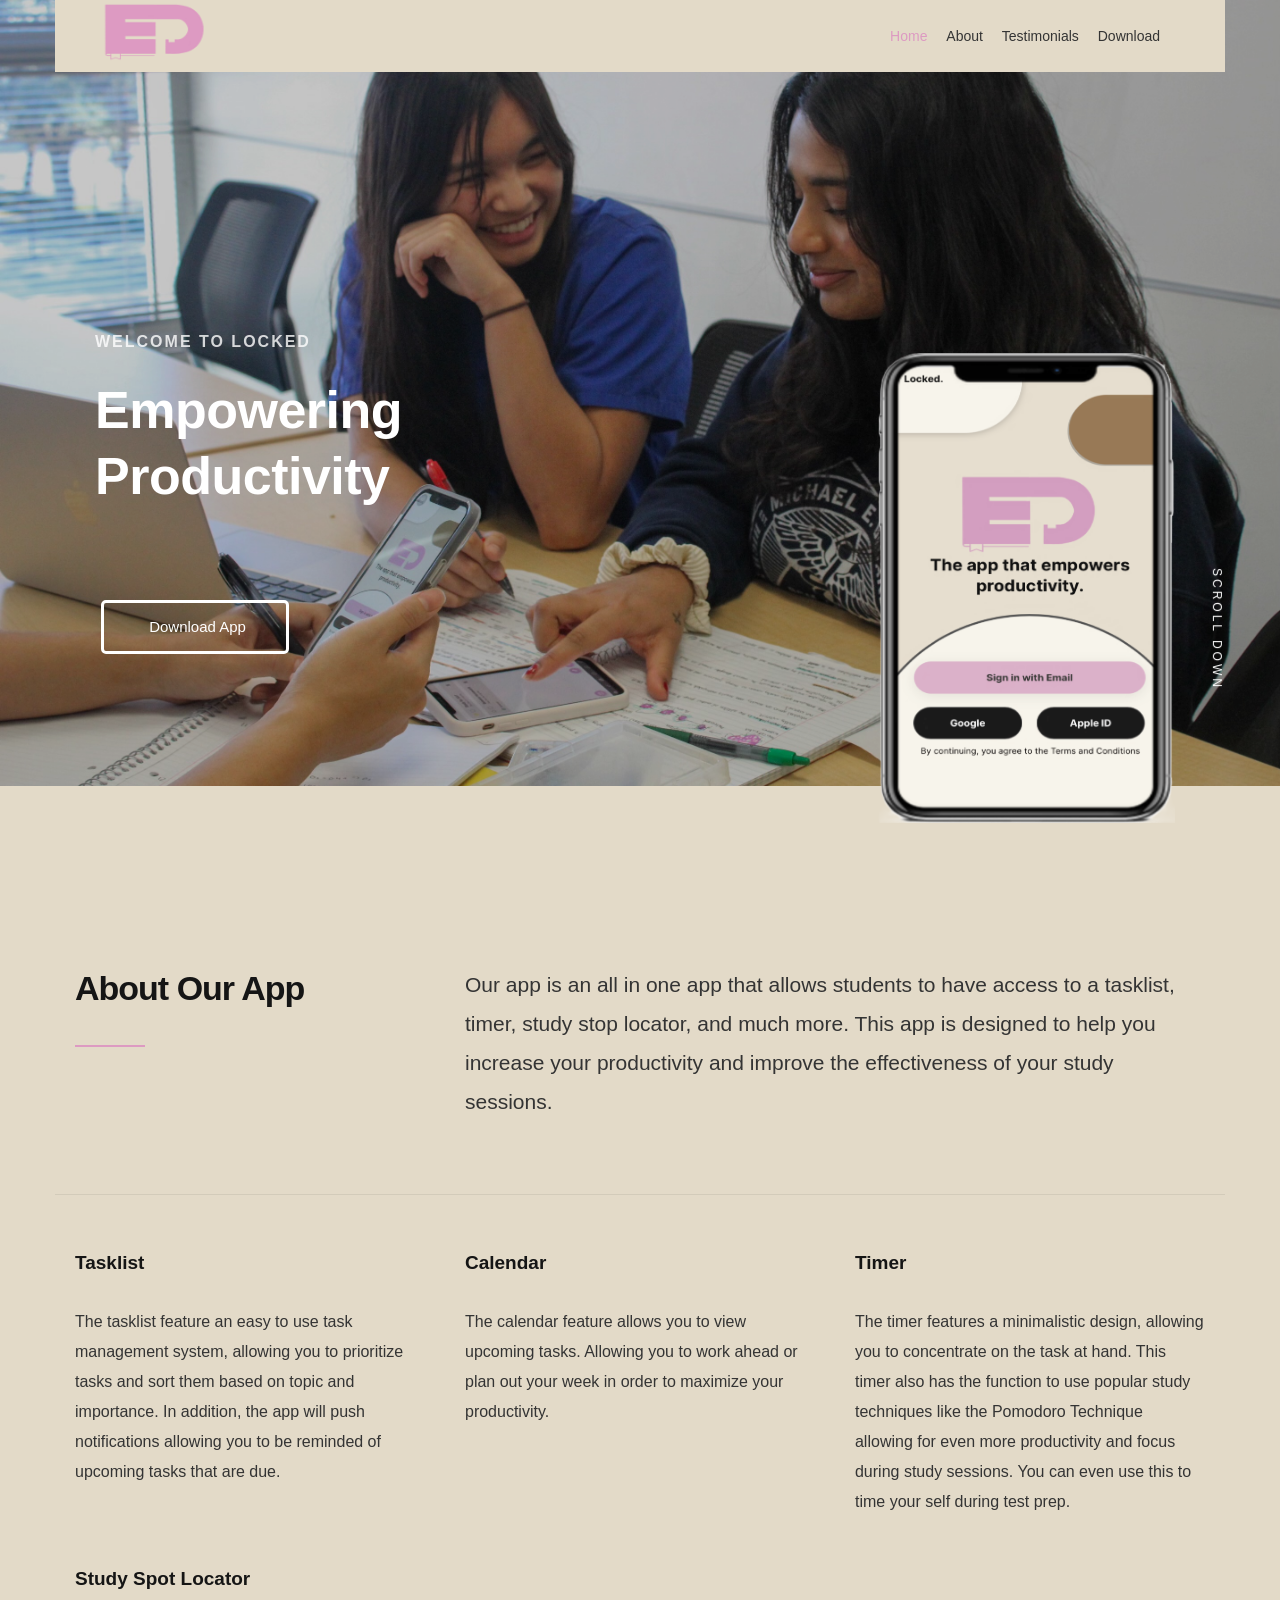
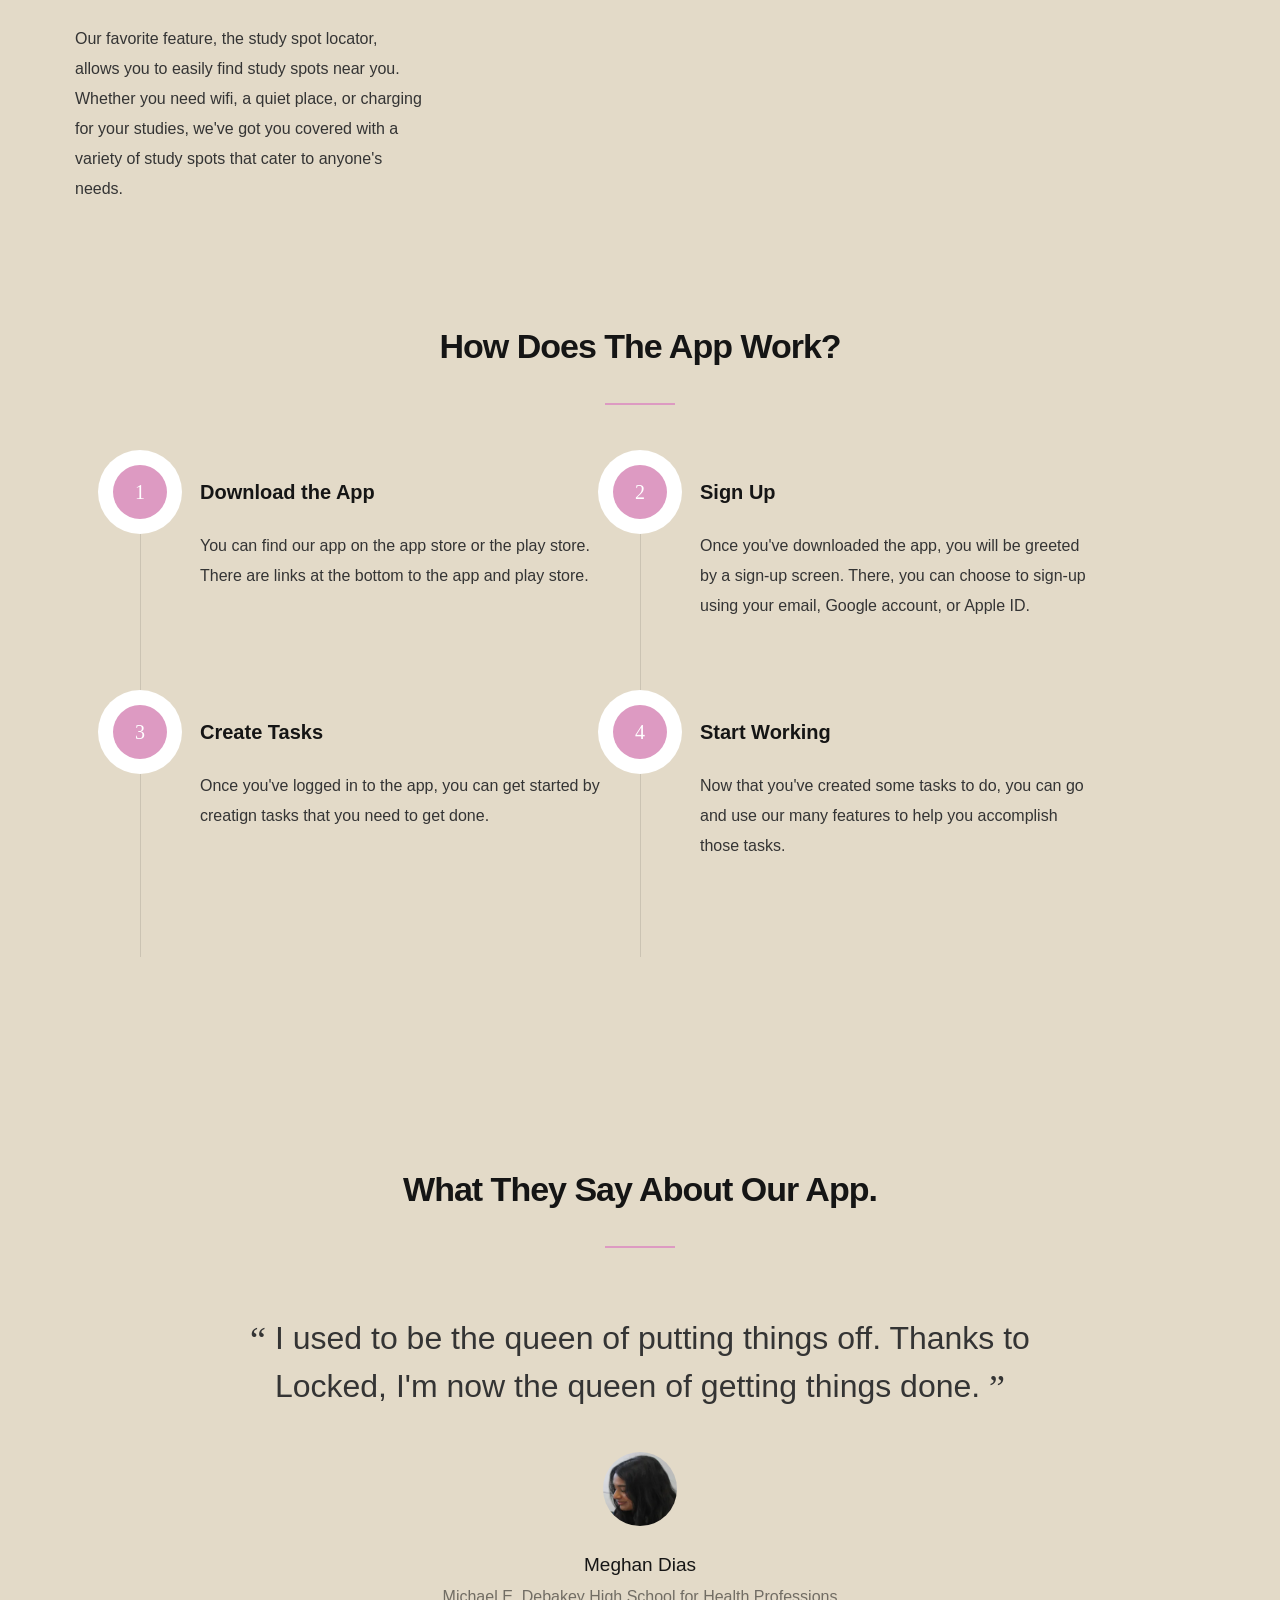
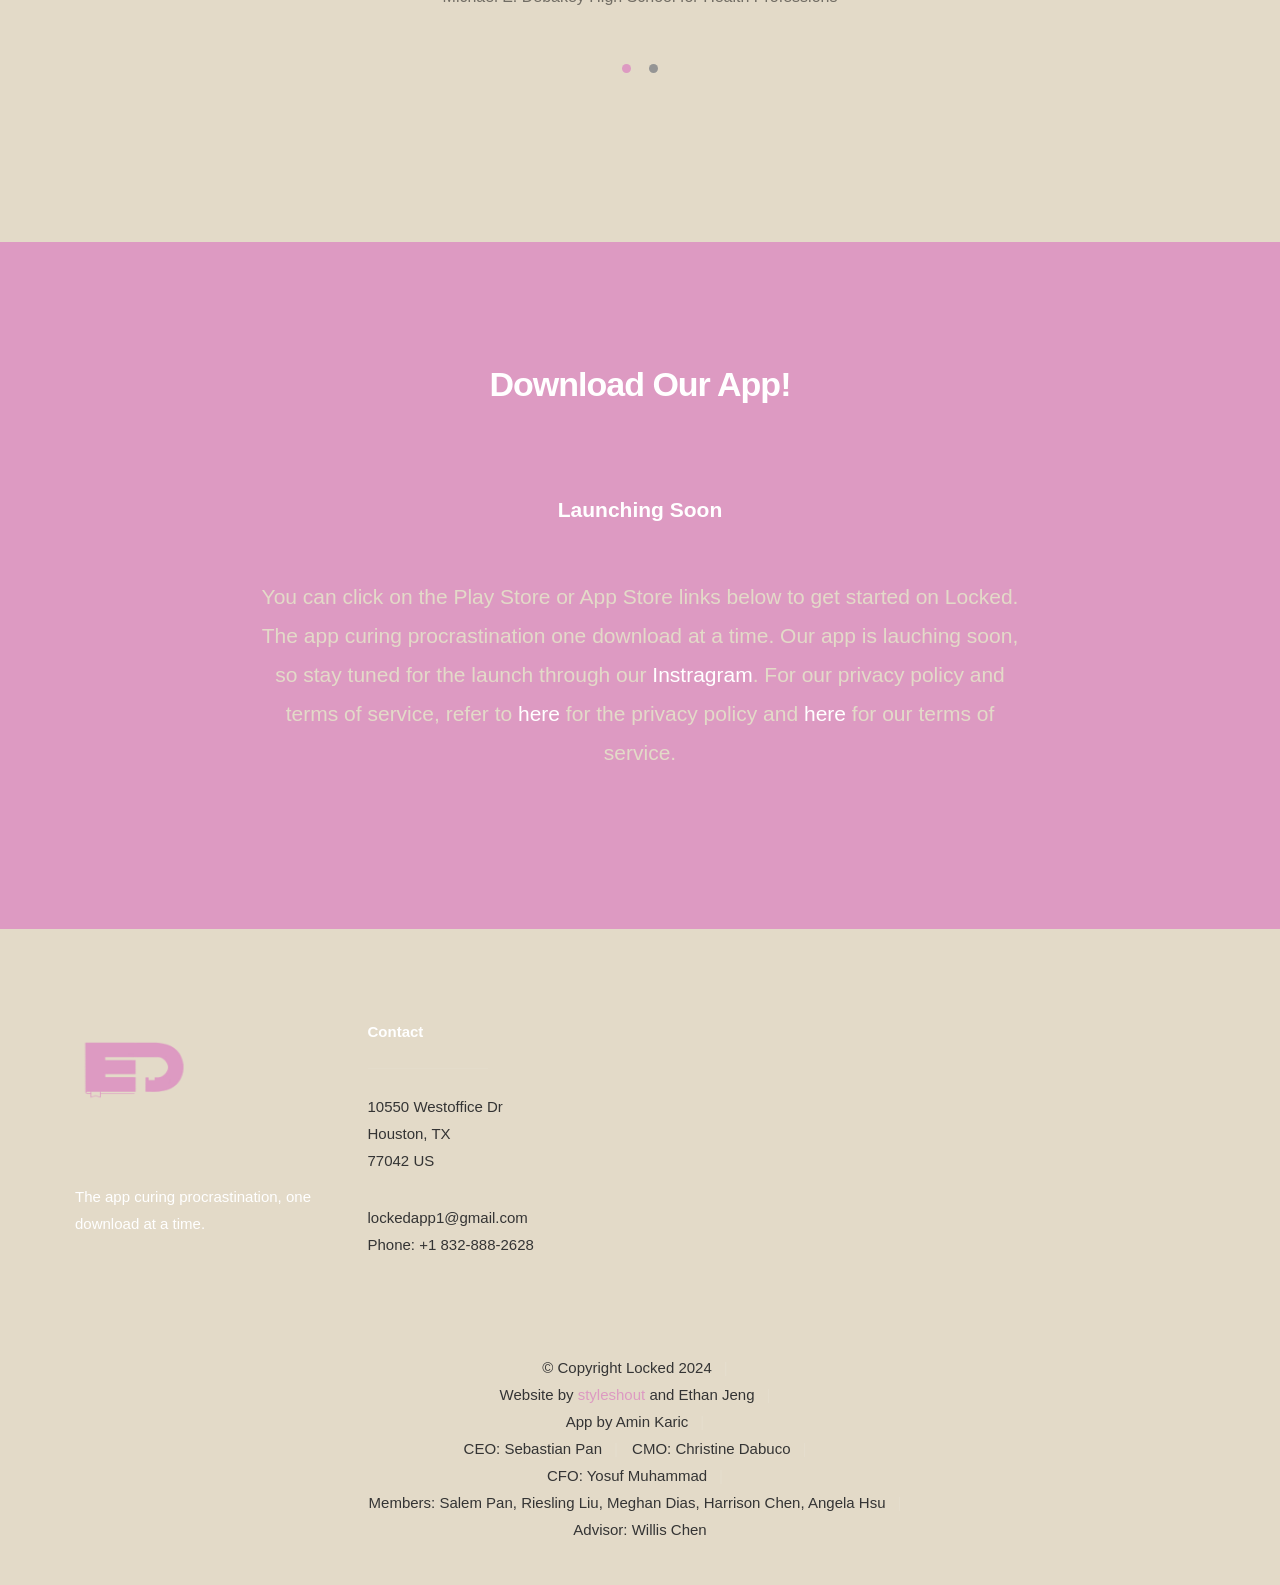
==== commit 10259165: "modified:   index.html" ====
--- a/index.html
+++ b/index.html
@@ -277,17 +277,17 @@
 
         <div class="row">
             <div class="col-full">
-                <h1 class="intro-header"  data-aos="fade-up">Download Our App Today!</h1>
-                <p class="lead" data-aos="fade-up" style = "font-weight: bold; size: 150px; color: white;">Launching on March 10, 2024</p>
+                <h1 class="intro-header"  data-aos="fade-up">Download Our App!</h1>
+                <p class="lead" data-aos="fade-up" style = "font-weight: bold; size: 150px; color: white;">Launching Soon</p>
                 <p class="lead" data-aos="fade-up">
                     You can click on the Play Store or App Store links below to get started on Locked. The app curing procrastination one download at a time. Our app is lauching soon, so stay tuned for the launch through our <a href="https://www.instagram.com/locked.icc/?igsh=a2JzaDc5ZWx3MGNm&utm_source=qr" style = "color: white">Instragram</a>. For our privacy policy and terms of service, refer to <a href="https://github.com/TrooperZ/LockedTOSAndPrivacyPolicy/blob/main/PP.md" style = "color: white;">here</a> for the privacy policy and <a href="https://github.com/TrooperZ/LockedTOSAndPrivacyPolicy/blob/main/TOS.md" style = "color: white;">here</a> for our terms of service.
                 </p>
-
+                <!--
                 <ul class="download-badges">
                     <li><a href="#" title="" class="badge-appstore"  data-aos="fade-up">App Store</a></li>
                     <li><a href="#" title="" class="badge-googleplay" data-aos="fade-up">Play Store</a></li>
                 </ul>
-
+            -->
             </div>
         </div>
 
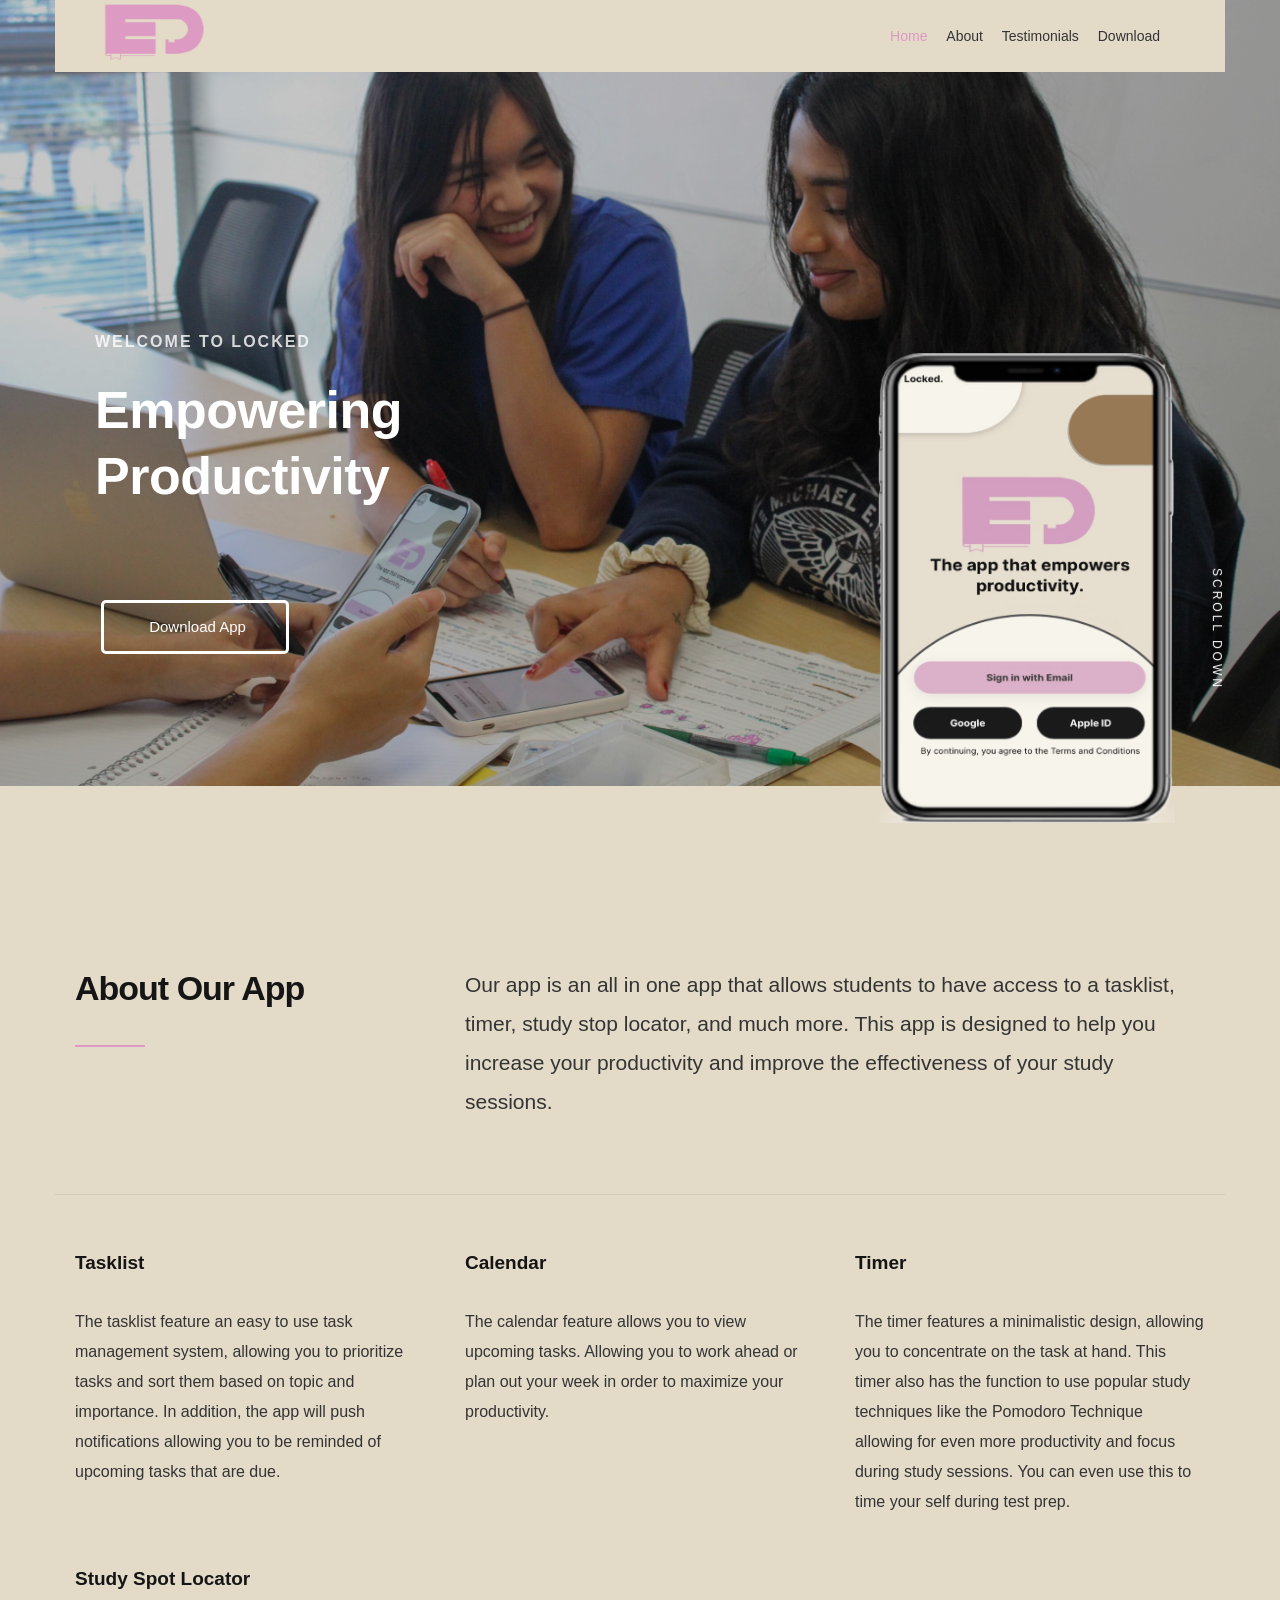
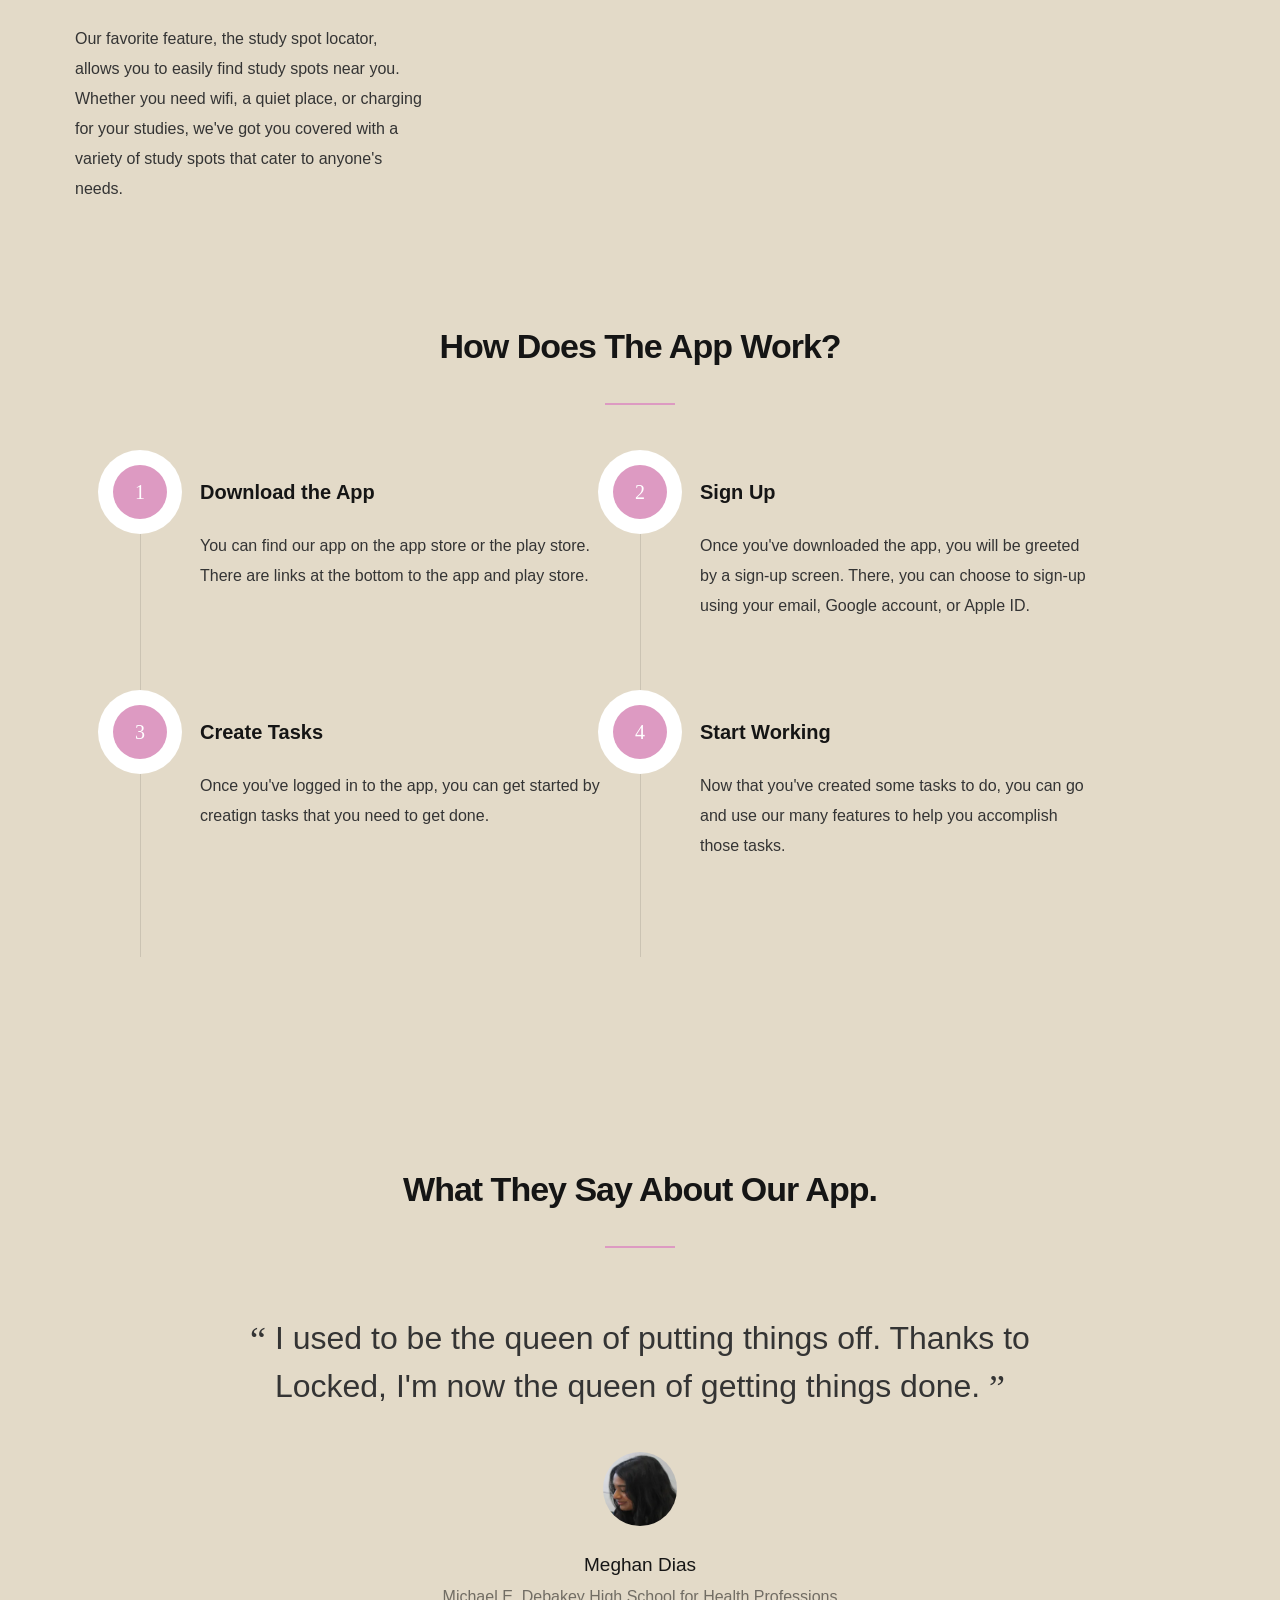
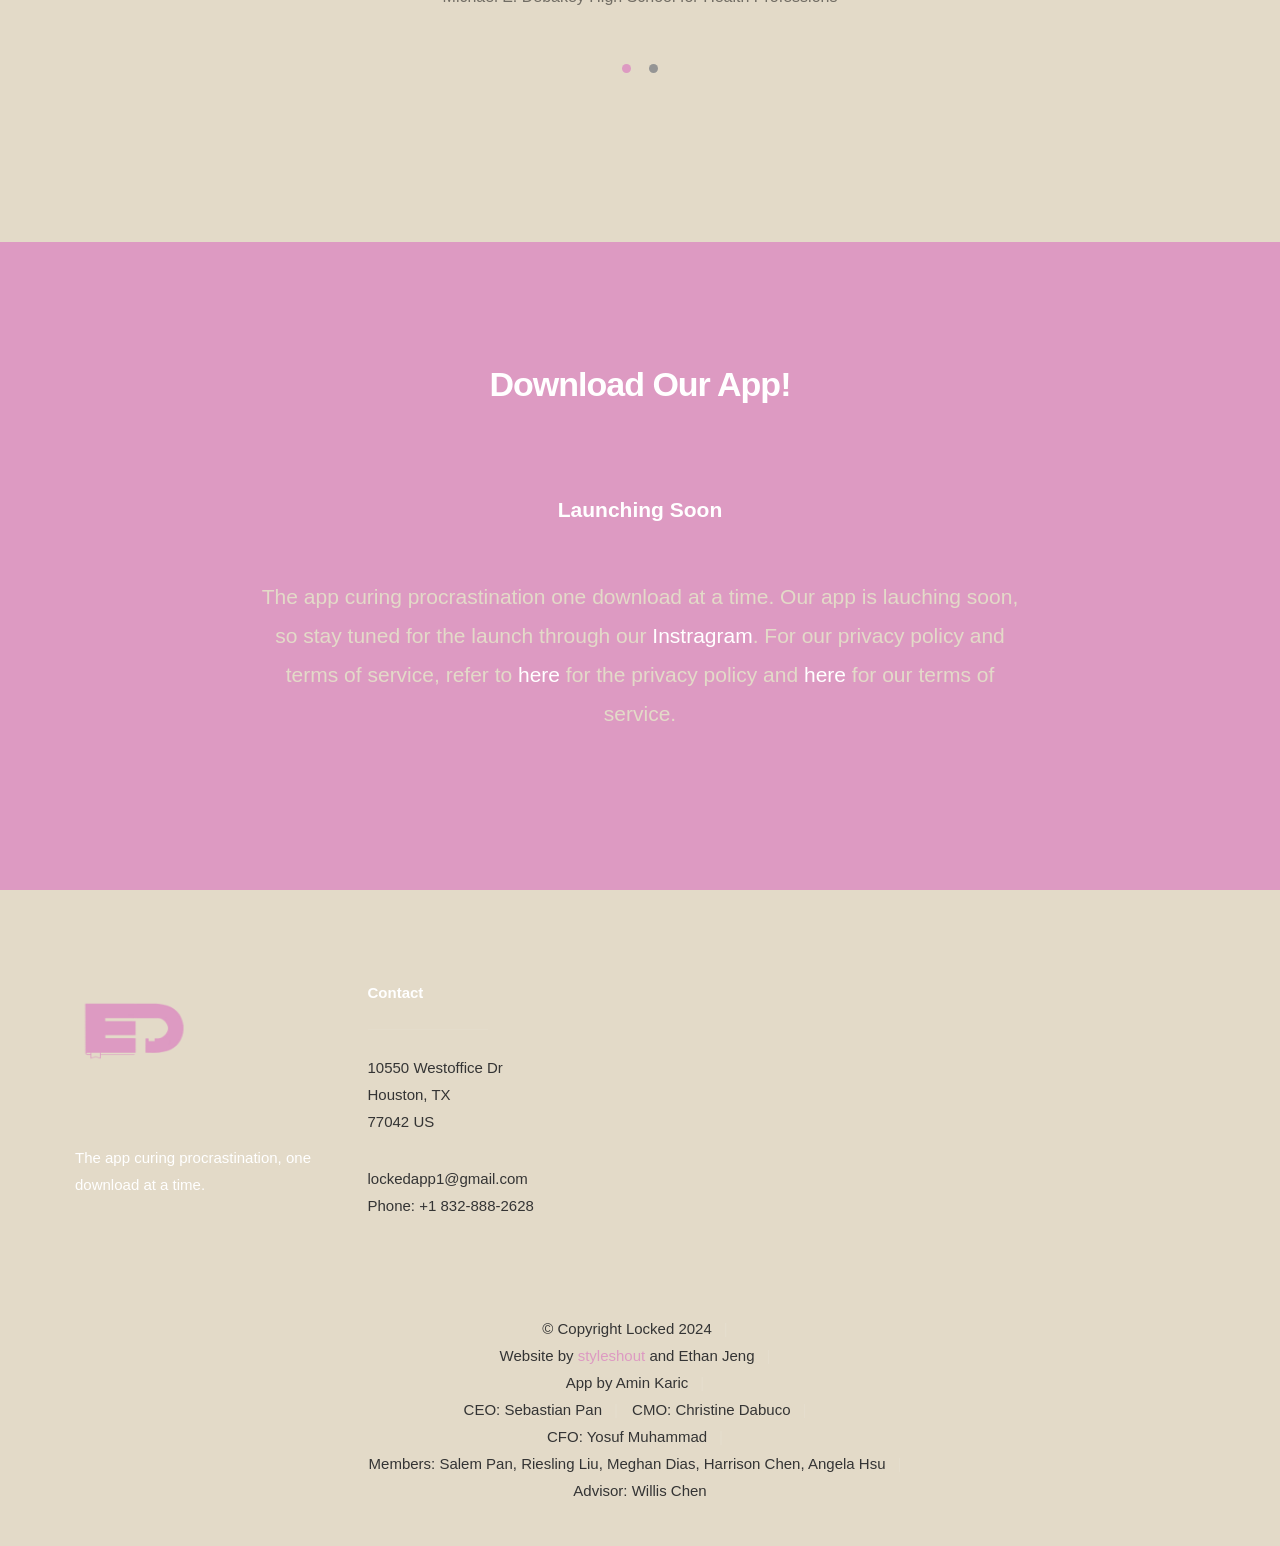
==== commit 64b1b33e: "modified:   index.html" ====
--- a/index.html
+++ b/index.html
@@ -280,7 +280,7 @@
                 <h1 class="intro-header"  data-aos="fade-up">Download Our App!</h1>
                 <p class="lead" data-aos="fade-up" style = "font-weight: bold; size: 150px; color: white;">Launching Soon</p>
                 <p class="lead" data-aos="fade-up">
-                    You can click on the Play Store or App Store links below to get started on Locked. The app curing procrastination one download at a time. Our app is lauching soon, so stay tuned for the launch through our <a href="https://www.instagram.com/locked.icc/?igsh=a2JzaDc5ZWx3MGNm&utm_source=qr" style = "color: white">Instragram</a>. For our privacy policy and terms of service, refer to <a href="https://github.com/TrooperZ/LockedTOSAndPrivacyPolicy/blob/main/PP.md" style = "color: white;">here</a> for the privacy policy and <a href="https://github.com/TrooperZ/LockedTOSAndPrivacyPolicy/blob/main/TOS.md" style = "color: white;">here</a> for our terms of service.
+                    <!--You can click on the Play Store or App Store links below to get started on Locked.--> The app curing procrastination one download at a time. Our app is lauching soon, so stay tuned for the launch through our <a href="https://www.instagram.com/locked.icc/?igsh=a2JzaDc5ZWx3MGNm&utm_source=qr" style = "color: white">Instragram</a>. For our privacy policy and terms of service, refer to <a href="https://github.com/TrooperZ/LockedTOSAndPrivacyPolicy/blob/main/PP.md" style = "color: white;">here</a> for the privacy policy and <a href="https://github.com/TrooperZ/LockedTOSAndPrivacyPolicy/blob/main/TOS.md" style = "color: white;">here</a> for our terms of service.
                 </p>
                 <!--
                 <ul class="download-badges">
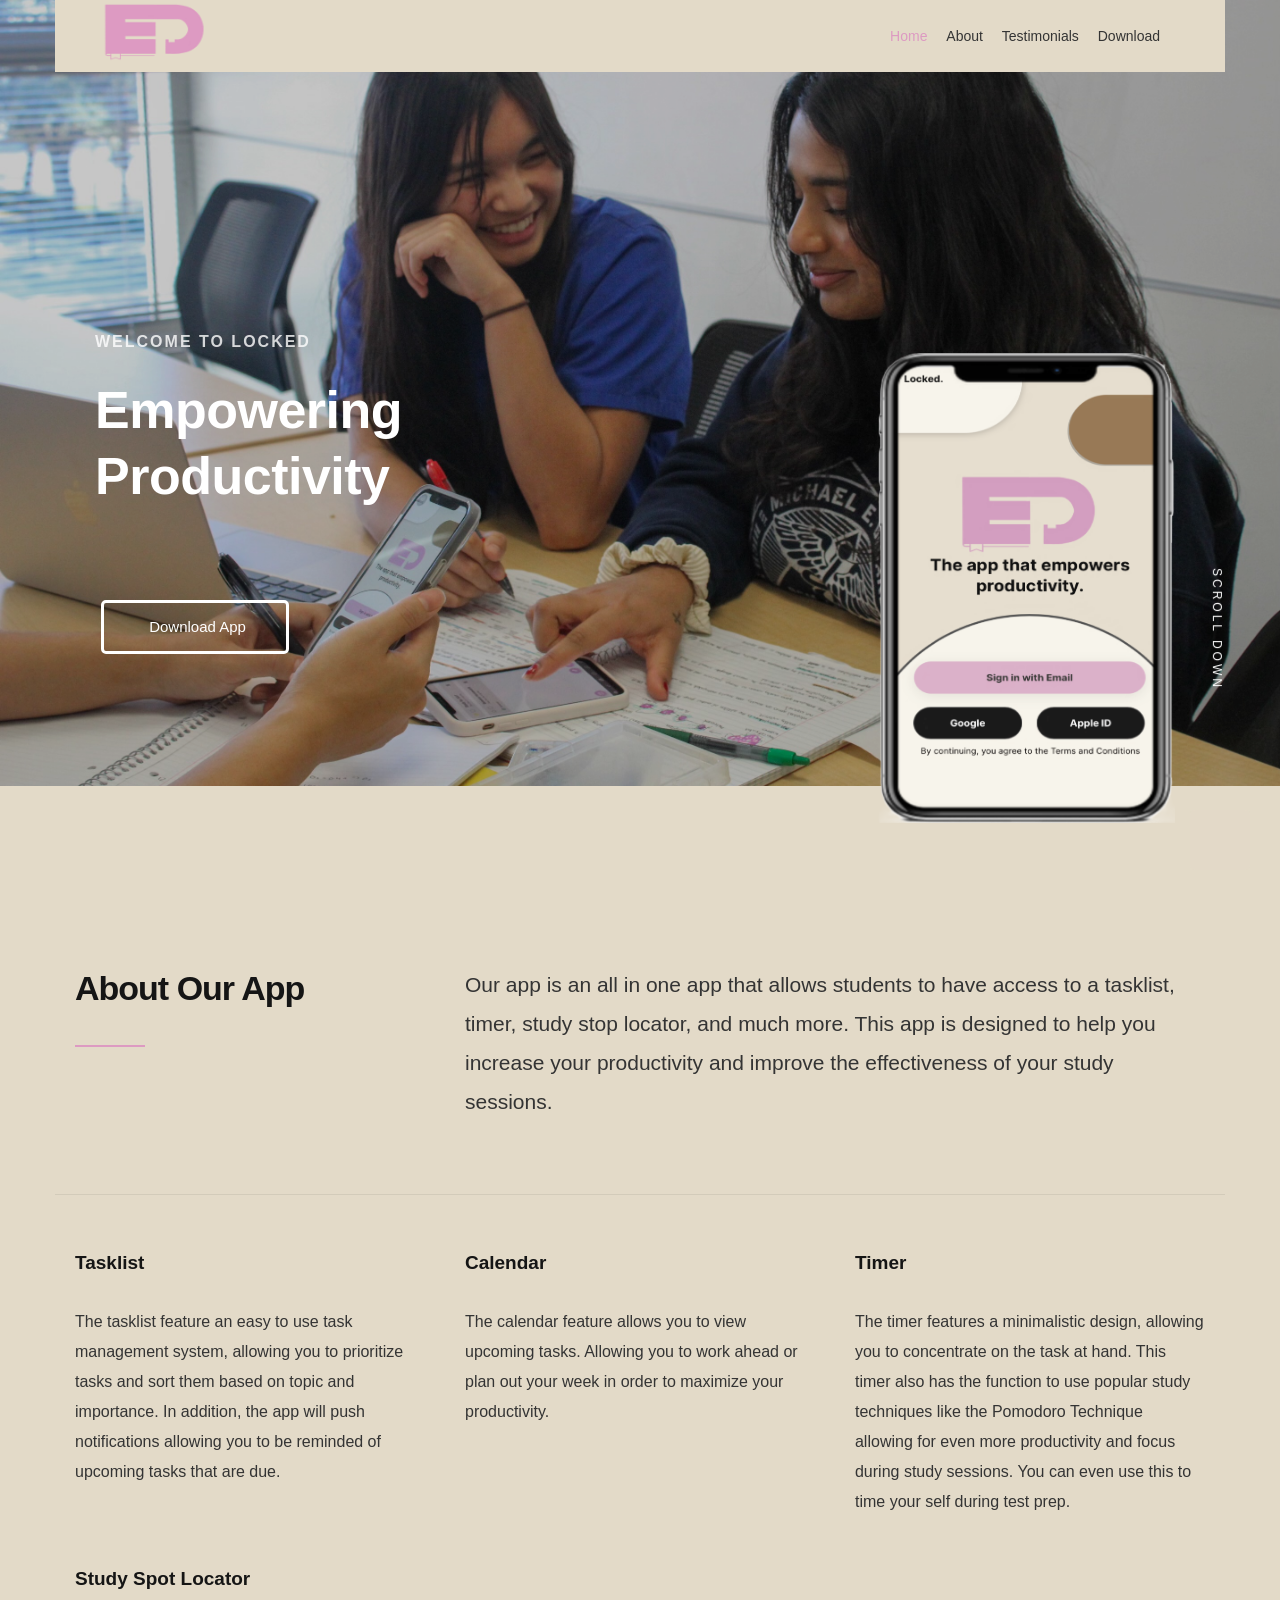
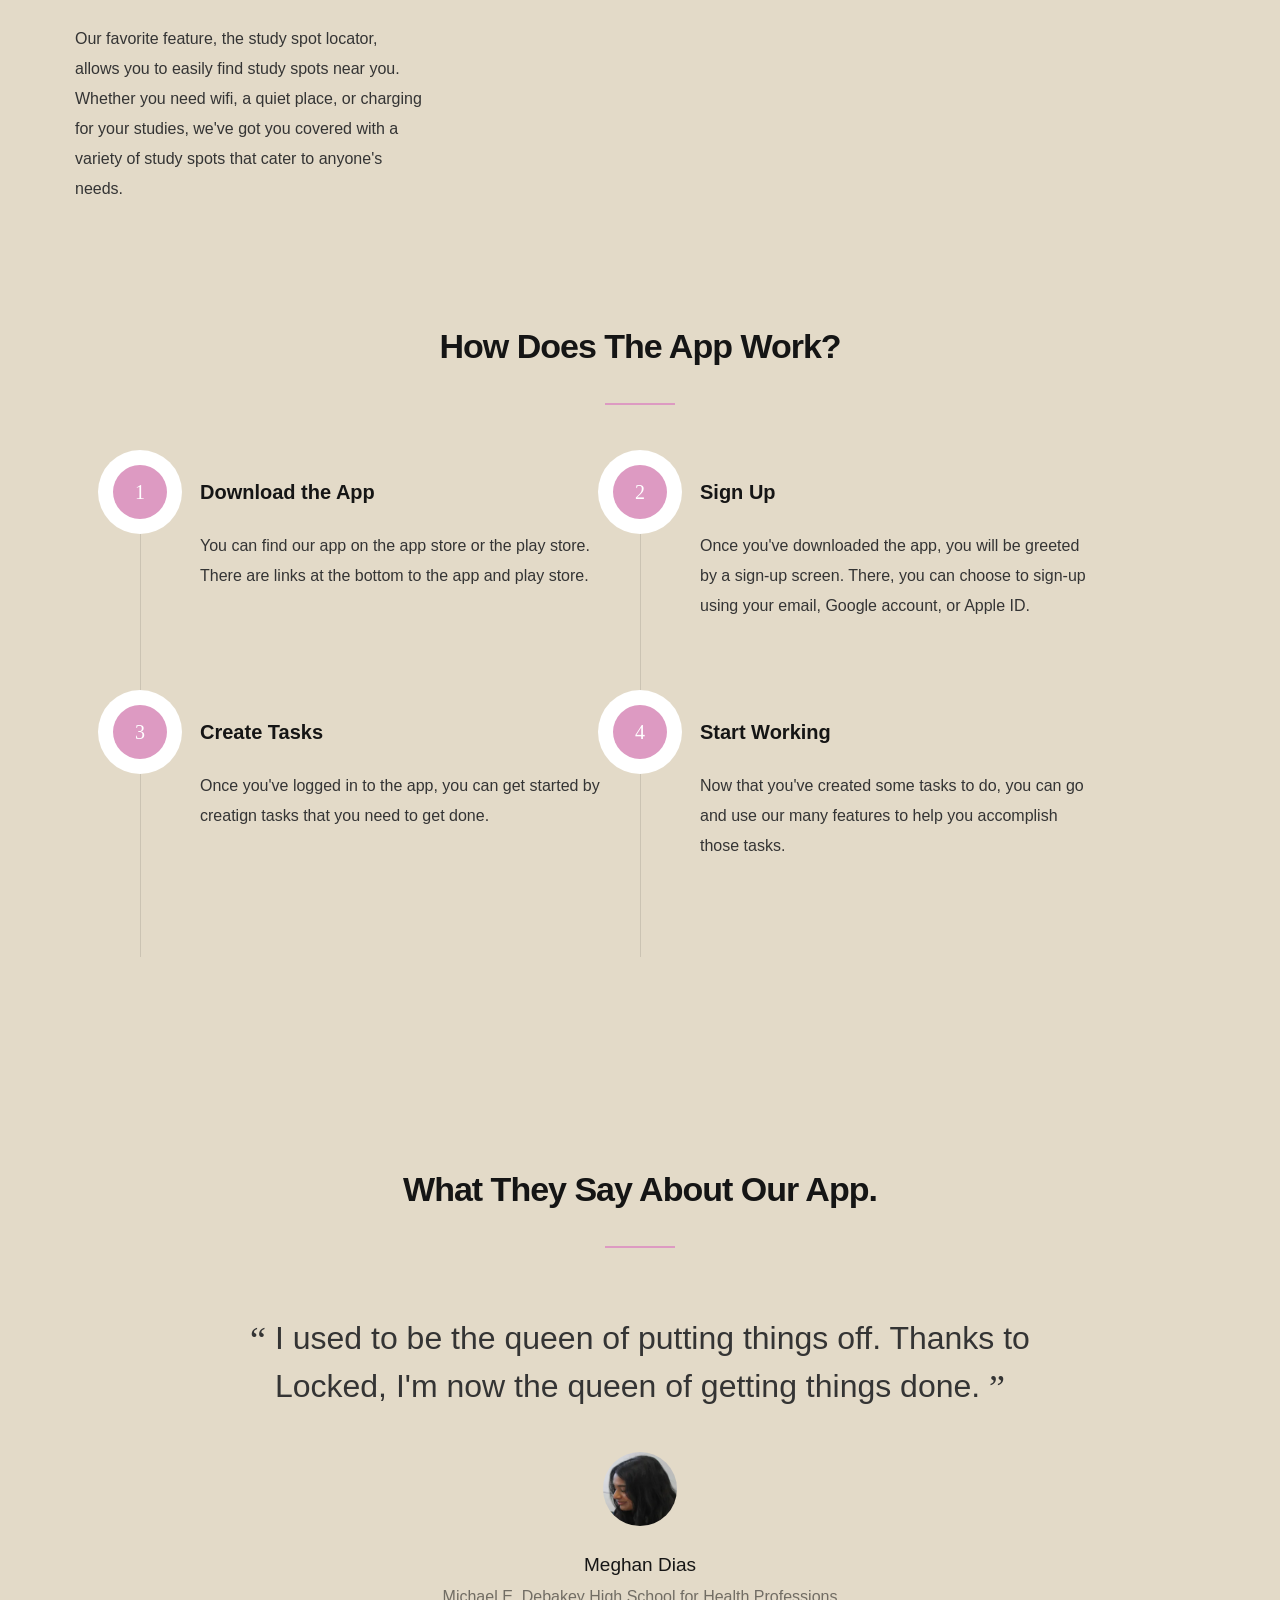
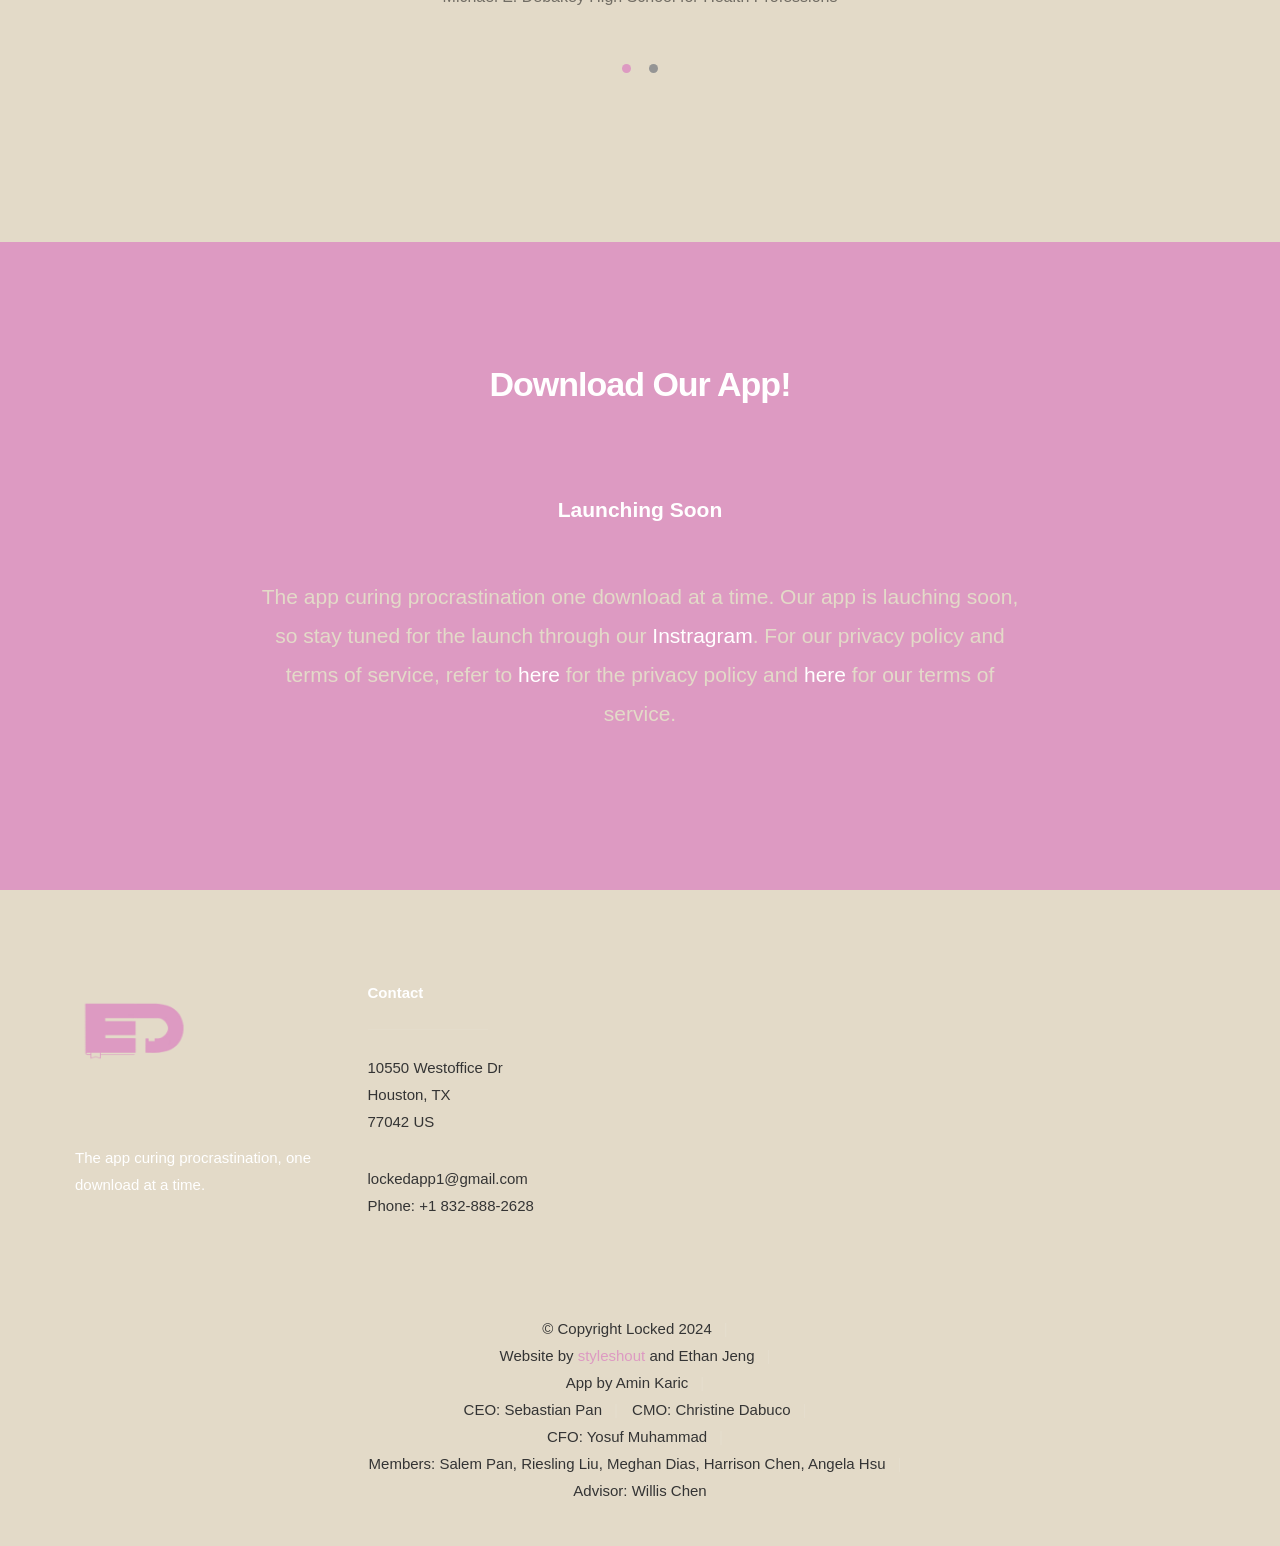
==== commit 38ab9e65: "modified:   index.html" ====
--- a/index.html
+++ b/index.html
@@ -280,7 +280,7 @@
                 <h1 class="intro-header"  data-aos="fade-up">Download Our App!</h1>
                 <p class="lead" data-aos="fade-up" style = "font-weight: bold; size: 150px; color: white;">Launching Soon</p>
                 <p class="lead" data-aos="fade-up">
-                    <!--You can click on the Play Store or App Store links below to get started on Locked.--> The app curing procrastination one download at a time. Our app is lauching soon, so stay tuned for the launch through our <a href="https://www.instagram.com/locked.icc/?igsh=a2JzaDc5ZWx3MGNm&utm_source=qr" style = "color: white">Instragram</a>. For our privacy policy and terms of service, refer to <a href="https://github.com/TrooperZ/LockedTOSAndPrivacyPolicy/blob/main/PP.md" style = "color: white;">here</a> for the privacy policy and <a href="https://github.com/TrooperZ/LockedTOSAndPrivacyPolicy/blob/main/TOS.md" style = "color: white;">here</a> for our terms of service.
+                    <!--You can click on the Play Store or App Store links below to get started on Locked.--> The app curing procrastination one download at a time. Our app is lauching soon, so stay tuned for the launch through our <a href="https://www.instagram.com/lockedicc/?img_index=1" style = "color: white">Instragram</a>. For our privacy policy and terms of service, refer to <a href="https://github.com/TrooperZ/LockedTOSAndPrivacyPolicy/blob/main/PP.md" style = "color: white;">here</a> for the privacy policy and <a href="https://github.com/TrooperZ/LockedTOSAndPrivacyPolicy/blob/main/TOS.md" style = "color: white;">here</a> for our terms of service.
                 </p>
                 <!--
                 <ul class="download-badges">
